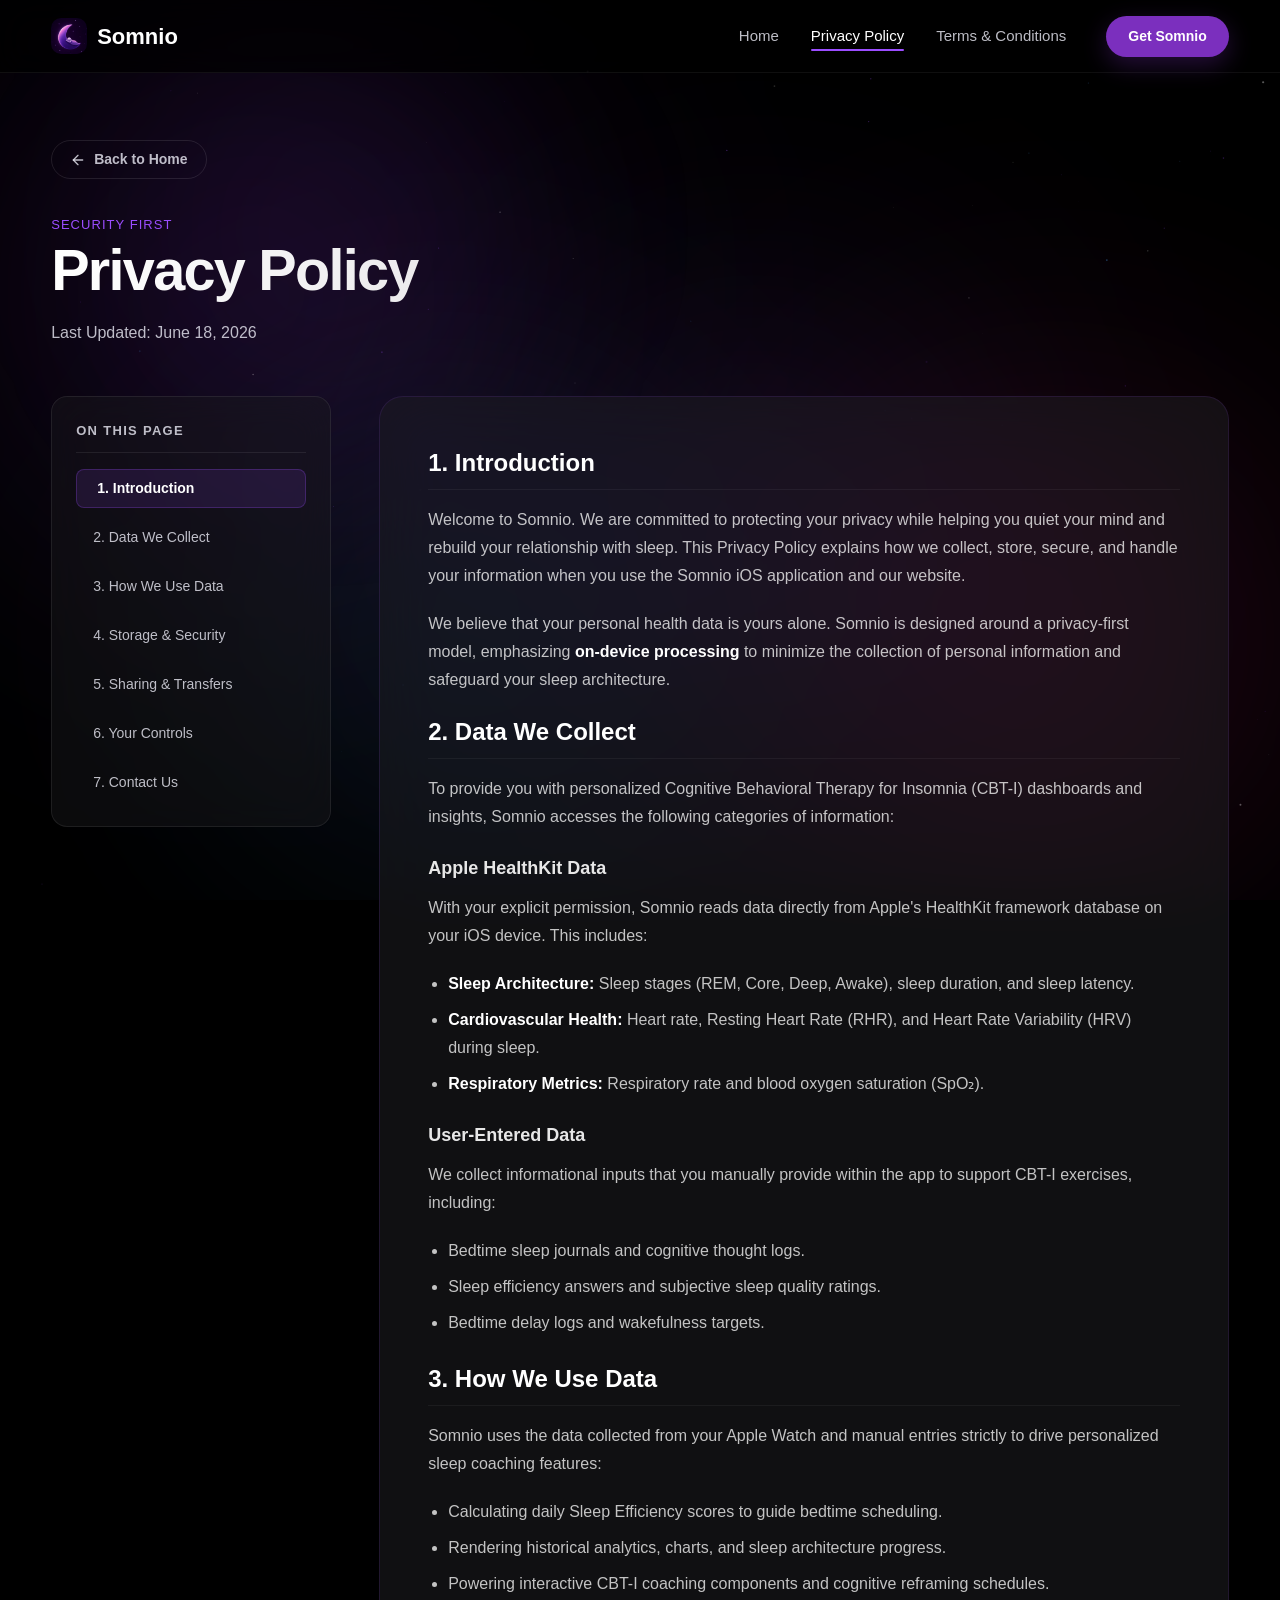
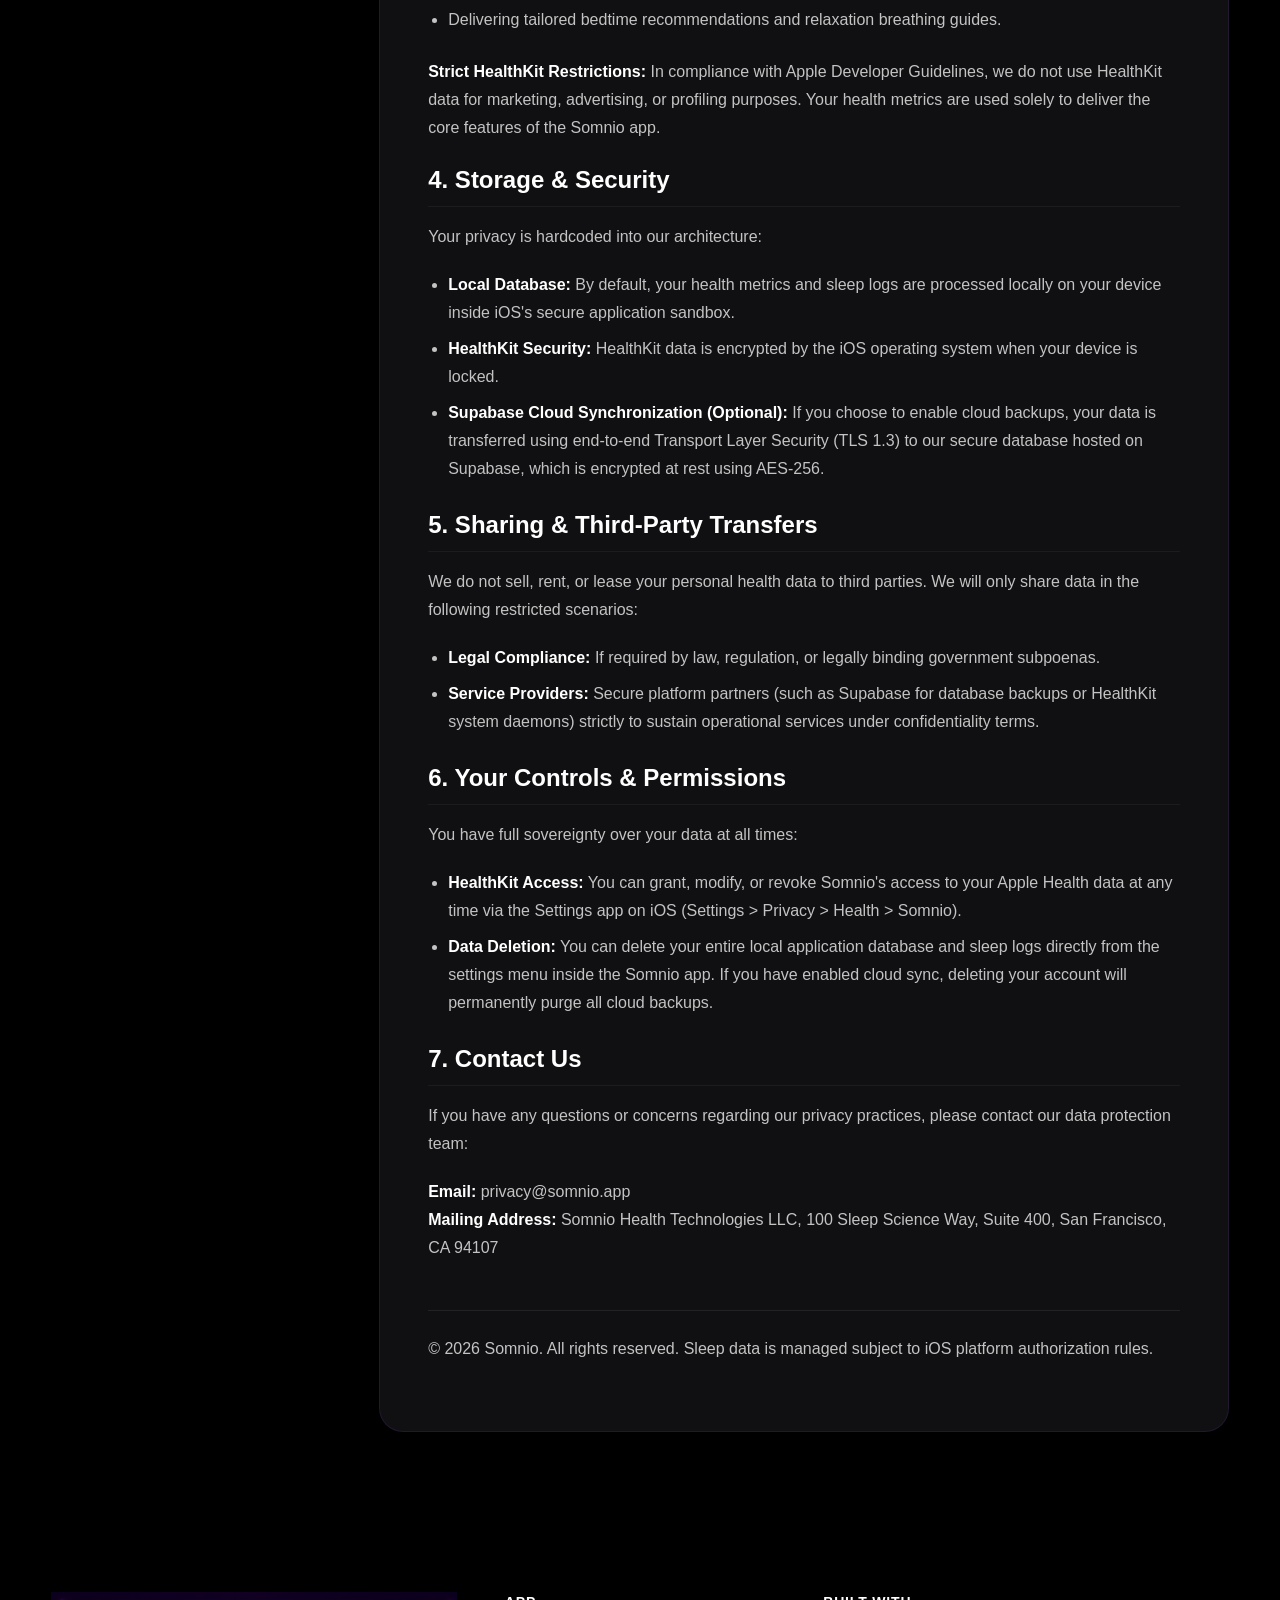
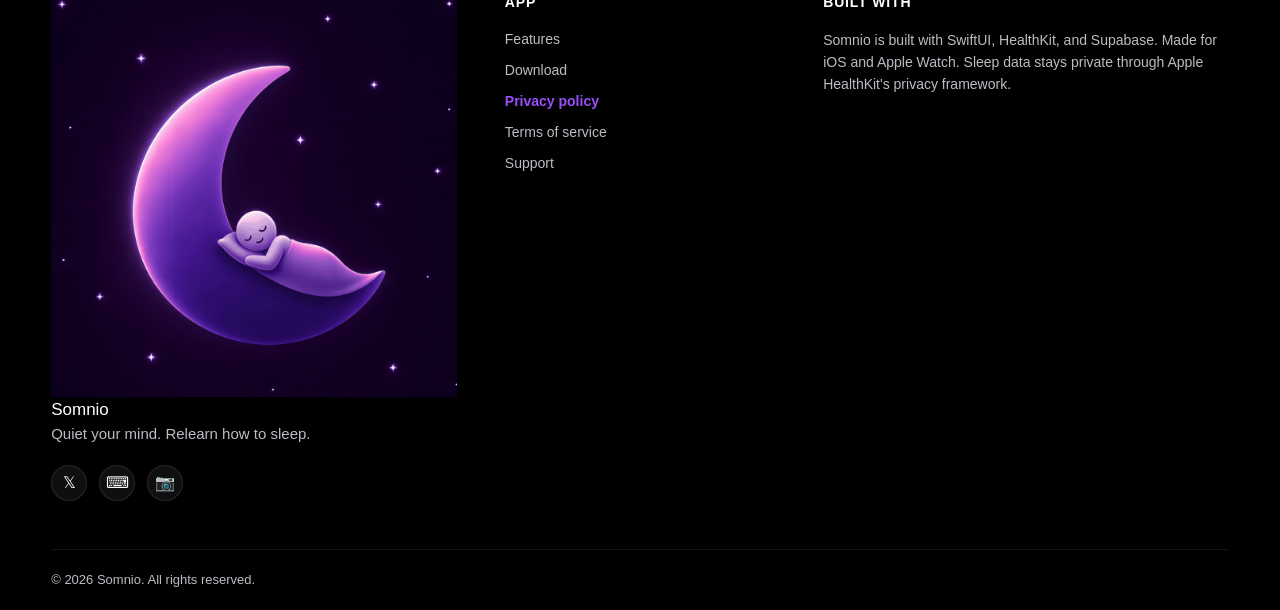
==== privacy.html @ 55011af5 "Privacy policy and T&C Update" ====
<!DOCTYPE html>
<html lang="en">

<head>
  <meta charset="UTF-8">
  <meta name="viewport" content="width=device-width, initial-scale=1.0">
  <title>Privacy Policy — Somnio</title>
  <meta name="description"
    content="Somnio Privacy Policy. Learn how we handle your Apple Watch HealthKit and sleep data with absolute privacy and security.">

  <!-- Open Graph -->
  <meta property="og:title" content="Privacy Policy — Somnio">
  <meta property="og:description"
    content="Learn how Somnio protects and manages your sleep data. Grounded in HealthKit sandboxing.">
  <meta property="og:type" content="website">

  <!-- Style -->
  <link rel="stylesheet" href="styles.css">
</head>

<body>

  <!-- Cinematic Noise & Glassmorphic Highlights -->
  <div class="interactive-glow-orb" id="interactiveGlowOrb" aria-hidden="true"></div>

  <!-- Flowing Liquid Background -->
  <div class="liquid-bg-container" aria-hidden="true">
    <div class="liquid-orb liquid-orb-1"></div>
    <div class="liquid-orb liquid-orb-2"></div>
    <div class="liquid-orb liquid-orb-3"></div>
    <div class="liquid-orb liquid-orb-4"></div>
  </div>

  <!-- Twinkling Sleep Dust Particles -->
  <canvas id="sleep-dust-canvas" class="particle-canvas" aria-hidden="true"></canvas>

  <!-- ============================================================
       SECTION 1 — NAVIGATION
       ============================================================ -->
  <nav class="navbar" id="navbar">
    <div class="nav-inner">
      <a href="index.html" class="nav-brand" aria-label="Somnio Home" id="nav-brand-link">
        <img src="resource/app%20logo.png" alt="Somnio Logo" class="nav-logo">
        Somnio
      </a>

      <div class="nav-links" id="navLinks">
        <a href="index.html" id="nav-link-home">Home</a>
        <a href="privacy.html" id="nav-link-privacy" class="active">Privacy Policy</a>
        <a href="terms.html" id="nav-link-terms">Terms & Conditions</a>
        <a href="index.html#download" class="nav-cta" id="nav-link-download">
          <span class="btn btn-primary" style="padding: 10px 22px; font-size: 14px;">Get Somnio</span>
        </a>
      </div>

      <button class="nav-hamburger" id="navHamburger" aria-label="Toggle navigation menu" aria-expanded="false">
        <span></span>
        <span></span>
        <span></span>
      </button>
    </div>
  </nav>

  <!-- Mobile Nav -->
  <div class="mobile-nav-overlay" id="mobileNavOverlay"></div>
  <div class="mobile-nav" id="mobileNav">
    <a href="index.html" id="mob-link-home">Home</a>
    <a href="privacy.html" id="mob-link-privacy" class="active">Privacy Policy</a>
    <a href="terms.html" id="mob-link-terms">Terms & Conditions</a>
    <a href="index.html#download" class="btn btn-primary" id="mob-link-download">Get Somnio</a>
  </div>

  <main>
    <!-- ============================================================
         SECTION 2 — LEGAL DETAILS
         ============================================================ -->
    <section class="legal-section section">
      <div class="container">
        
        <a href="index.html" class="btn-back" id="back-to-home">
          <svg width="16" height="16" viewBox="0 0 24 24" fill="none" stroke="currentColor" stroke-width="2" 
            stroke-linecap="round" stroke-linejoin="round" style="vertical-align: middle;">
            <line x1="19" y1="12" x2="5" y2="12"></line>
            <polyline points="12 19 5 12 12 5"></polyline>
          </svg>
          Back to Home
        </a>

        <div class="legal-header">
          <span class="text-caption">Security First</span>
          <h1 class="heading-section">Privacy Policy</h1>
          <p class="text-body" style="font-size: 16px; color: var(--text-secondary); margin-top: 8px;">Last Updated: June 18, 2026</p>
        </div>

        <div class="legal-layout">
          
          <!-- Table of Contents -->
          <aside class="legal-toc" id="legal-toc-aside">
            <div class="legal-toc-title">ON THIS PAGE</div>
            <ul>
              <li><a href="#introduction" class="legal-toc-link active">1. Introduction</a></li>
              <li><a href="#data-collection" class="legal-toc-link">2. Data We Collect</a></li>
              <li><a href="#how-we-use" class="legal-toc-link">3. How We Use Data</a></li>
              <li><a href="#storage-security" class="legal-toc-link">4. Storage & Security</a></li>
              <li><a href="#sharing-disclosure" class="legal-toc-link">5. Sharing & Transfers</a></li>
              <li><a href="#your-controls" class="legal-toc-link">6. Your Controls</a></li>
              <li><a href="#contact" class="legal-toc-link">7. Contact Us</a></li>
            </ul>
          </aside>

          <!-- Content Card -->
          <article class="glass-card legal-content-card">
            <div class="legal-content">
              
              <section id="introduction">
                <h2>1. Introduction</h2>
                <p>Welcome to Somnio. We are committed to protecting your privacy while helping you quiet your mind and rebuild your relationship with sleep. This Privacy Policy explains how we collect, store, secure, and handle your information when you use the Somnio iOS application and our website.</p>
                <p>We believe that your personal health data is yours alone. Somnio is designed around a privacy-first model, emphasizing <strong>on-device processing</strong> to minimize the collection of personal information and safeguard your sleep architecture.</p>
              </section>

              <section id="data-collection">
                <h2>2. Data We Collect</h2>
                <p>To provide you with personalized Cognitive Behavioral Therapy for Insomnia (CBT-I) dashboards and insights, Somnio accesses the following categories of information:</p>
                <h3>Apple HealthKit Data</h3>
                <p>With your explicit permission, Somnio reads data directly from Apple's HealthKit framework database on your iOS device. This includes:</p>
                <ul>
                  <li><strong>Sleep Architecture:</strong> Sleep stages (REM, Core, Deep, Awake), sleep duration, and sleep latency.</li>
                  <li><strong>Cardiovascular Health:</strong> Heart rate, Resting Heart Rate (RHR), and Heart Rate Variability (HRV) during sleep.</li>
                  <li><strong>Respiratory Metrics:</strong> Respiratory rate and blood oxygen saturation (SpO₂).</li>
                </ul>
                <h3>User-Entered Data</h3>
                <p>We collect informational inputs that you manually provide within the app to support CBT-I exercises, including:</p>
                <ul>
                  <li>Bedtime sleep journals and cognitive thought logs.</li>
                  <li>Sleep efficiency answers and subjective sleep quality ratings.</li>
                  <li>Bedtime delay logs and wakefulness targets.</li>
                </ul>
              </section>

              <section id="how-we-use">
                <h2>3. How We Use Data</h2>
                <p>Somnio uses the data collected from your Apple Watch and manual entries strictly to drive personalized sleep coaching features:</p>
                <ul>
                  <li>Calculating daily Sleep Efficiency scores to guide bedtime scheduling.</li>
                  <li>Rendering historical analytics, charts, and sleep architecture progress.</li>
                  <li>Powering interactive CBT-I coaching components and cognitive reframing schedules.</li>
                  <li>Delivering tailored bedtime recommendations and relaxation breathing guides.</li>
                </ul>
                <p><strong>Strict HealthKit Restrictions:</strong> In compliance with Apple Developer Guidelines, we do not use HealthKit data for marketing, advertising, or profiling purposes. Your health metrics are used solely to deliver the core features of the Somnio app.</p>
              </section>

              <section id="storage-security">
                <h2>4. Storage & Security</h2>
                <p>Your privacy is hardcoded into our architecture:</p>
                <ul>
                  <li><strong>Local Database:</strong> By default, your health metrics and sleep logs are processed locally on your device inside iOS's secure application sandbox.</li>
                  <li><strong>HealthKit Security:</strong> HealthKit data is encrypted by the iOS operating system when your device is locked.</li>
                  <li><strong>Supabase Cloud Synchronization (Optional):</strong> If you choose to enable cloud backups, your data is transferred using end-to-end Transport Layer Security (TLS 1.3) to our secure database hosted on Supabase, which is encrypted at rest using AES-256.</li>
                </ul>
              </section>

              <section id="sharing-disclosure">
                <h2>5. Sharing & Third-Party Transfers</h2>
                <p>We do not sell, rent, or lease your personal health data to third parties. We will only share data in the following restricted scenarios:</p>
                <ul>
                  <li><strong>Legal Compliance:</strong> If required by law, regulation, or legally binding government subpoenas.</li>
                  <li><strong>Service Providers:</strong> Secure platform partners (such as Supabase for database backups or HealthKit system daemons) strictly to sustain operational services under confidentiality terms.</li>
                </ul>
              </section>

              <section id="your-controls">
                <h2>6. Your Controls & Permissions</h2>
                <p>You have full sovereignty over your data at all times:</p>
                <ul>
                  <li><strong>HealthKit Access:</strong> You can grant, modify, or revoke Somnio's access to your Apple Health data at any time via the Settings app on iOS (Settings &gt; Privacy &gt; Health &gt; Somnio).</li>
                  <li><strong>Data Deletion:</strong> You can delete your entire local application database and sleep logs directly from the settings menu inside the Somnio app. If you have enabled cloud sync, deleting your account will permanently purge all cloud backups.</li>
                </ul>
              </section>

              <section id="contact">
                <h2>7. Contact Us</h2>
                <p>If you have any questions or concerns regarding our privacy practices, please contact our data protection team:</p>
                <p><strong>Email:</strong> privacy@somnio.app<br>
                <strong>Mailing Address:</strong> Somnio Health Technologies LLC, 100 Sleep Science Way, Suite 400, San Francisco, CA 94107</p>
              </section>

              <div class="legal-footer">
                <p>© 2026 Somnio. All rights reserved. Sleep data is managed subject to iOS platform authorization rules.</p>
              </div>

            </div>
          </article>

        </div>
      </div>
    </section>
  </main>

  <!-- ============================================================
       SECTION 3 — FOOTER
       ============================================================ -->
  <footer class="footer">
    <div class="container">
      <div class="footer-grid">
        <!-- Column 1: Brand -->
        <div id="footer-col-brand">
          <a href="index.html" class="footer-logo">
            <img src="resource/app%20logo.png" alt="Somnio Logo">
            Somnio
          </a>
          <p class="footer-tagline">Quiet your mind. Relearn how to sleep.</p>
          <div class="footer-socials">
            <a href="#" aria-label="Follow Somnio on X (Twitter)">𝕏</a>
            <a href="#" aria-label="Somnio on GitHub">⌨</a>
            <a href="#" aria-label="Somnio on Instagram">📷</a>
          </div>
        </div>

        <!-- Column 2: App links -->
        <div id="footer-col-links">
          <div class="footer-heading">App</div>
          <div class="footer-links">
            <a href="index.html#features">Features</a>
            <a href="index.html#download">Download</a>
            <a href="privacy.html" style="color: var(--somnio-purple-bright); font-weight: 600;">Privacy policy</a>
            <a href="terms.html">Terms of service</a>
            <a href="#">Support</a>
          </div>
        </div>

        <!-- Column 3: Built with -->
        <div id="footer-col-tech">
          <div class="footer-heading">Built with</div>
          <p class="footer-tech">Somnio is built with SwiftUI, HealthKit, and Supabase. Made for iOS and Apple Watch.
            Sleep data stays private through Apple HealthKit's privacy framework.</p>
        </div>
      </div>

      <div class="footer-bottom">
        <p>© 2026 Somnio. All rights reserved.</p>
      </div>
    </div>
  </footer>

  <script src="script.js"></script>
  
  <!-- Table of Contents Active Link Highlight Script -->
  <script>
    document.addEventListener('DOMContentLoaded', () => {
      const sections = document.querySelectorAll('.legal-content section');
      const tocLinks = document.querySelectorAll('.legal-toc-link');

      function makeActive() {
        let fromTop = window.scrollY + 160;

        sections.forEach(sec => {
          if (sec.offsetTop <= fromTop && sec.offsetTop + sec.offsetHeight > fromTop) {
            tocLinks.forEach(link => {
              link.classList.remove('active');
              if (link.getAttribute('href') === `#${sec.id}`) {
                link.classList.add('active');
              }
            });
          }
        });
      }

      window.addEventListener('scroll', makeActive, { passive: true });
      makeActive();
    });
  </script>
</body>

</html>
---- styles.css ----
/* ============================================================
   SOMNIO — Landing Page Styles
   Complete responsive rewrite
   ============================================================ */

/* --- Removed Google Fonts in favor of Apple System Fonts --- */

/* ============================================================
   1. DESIGN TOKENS
   ============================================================ */
:root {
  /* Brand Colors */
  --somnio-purple: #7B2FBE;
  --somnio-purple-bright: #9B4DFF;
  --somnio-deep-purple: #7B61FF;
  --somnio-moon-blue: #4A90E2;
  --somnio-orb-pink: #FF2D9B;
  --somnio-orb-blue: #3D5AFE;

  /* Sleep Stage Colors */
  --sleep-awake: #FF6B6B;
  --sleep-rem: #5AC8FA;
  --sleep-core: #007AFF;
  --sleep-deep: #5856D6;

  /* Surfaces */
  --bg: #000000;
  --surface: rgba(28, 28, 30, 0.6);
  --surface-hover: rgba(44, 44, 46, 0.8);
  --surface-border: rgba(155, 77, 255, 0.12);
  --surface-border-hover: rgba(155, 77, 255, 0.3);

  /* Text */
  --text-primary: #FFFFFF;
  --text-secondary: rgba(235, 235, 245, 0.8);

  /* Typography */
  --font-display: -apple-system, BlinkMacSystemFont, "SF Pro Display", "Helvetica Neue", Helvetica, Arial, sans-serif;
  --font-body: -apple-system, BlinkMacSystemFont, "SF Pro Text", "Helvetica Neue", Helvetica, Arial, sans-serif;
  --font-mono: "SF Mono", ui-monospace, SFMono-Regular, Menlo, Monaco, Consolas, monospace;

  /* Spacing */
  --section-padding: 120px 0;
  --container-width: 1600px;
  --card-radius: 24px;
  --btn-radius: 9999px;

  /* Transitions */
  --transition-fast: 200ms ease;
  --transition-card: 250ms ease;
}

/* ============================================================
   2. GLOBAL RESET & BASE
   ============================================================ */
*,
*::before,
*::after {
  margin: 0;
  padding: 0;
  box-sizing: border-box;
}

html {
  scroll-behavior: smooth;
  -webkit-font-smoothing: antialiased;
  -moz-osx-font-smoothing: grayscale;
  overflow-x: hidden;
}

body {
  font-family: var(--font-body);
  font-size: 17px;
  line-height: 1.5;
  color: var(--text-primary);
  background-color: var(--bg);
  overflow-x: hidden;
}

a {
  color: inherit;
  text-decoration: none;
}

img {
  max-width: 100%;
  display: block;
}

button {
  font-family: inherit;
  cursor: pointer;
  border: none;
  background: none;
  color: inherit;
}

ul, ol {
  list-style: none;
}

/* ============================================================
   3. TYPOGRAPHY
   ============================================================ */
.heading-hero {
  font-family: var(--font-display);
  font-size: clamp(44px, 6vw, 110px);
  font-weight: 800;
  line-height: 1.05;
  letter-spacing: -0.04em;
  color: var(--text-primary);
}

.heading-section {
  font-family: var(--font-display);
  font-size: clamp(32px, 4.5vw, 68px);
  font-weight: 700;
  line-height: 1.15;
  letter-spacing: -0.03em;
  color: var(--text-primary);
}

.heading-feature {
  font-family: var(--font-display);
  font-size: clamp(22px, 2.2vw, 38px);
  font-weight: 600;
  line-height: 1.3;
  color: var(--text-primary);
}

.text-body {
  font-size: clamp(17px, 1.3vw, 22px);
  font-weight: 400;
  line-height: 1.8;
  color: rgba(255, 255, 255, 0.88);
}

.text-caption {
  font-size: 13px;
  font-weight: 500;
  letter-spacing: 0.08em;
  text-transform: uppercase;
  color: var(--text-secondary);
}

.text-data {
  font-family: var(--font-mono);
  font-size: clamp(36px, 4.5vw, 72px);
  font-weight: 700;
  color: var(--somnio-purple-bright);
}

/* ============================================================
   4. LAYOUT
   ============================================================ */
.container {
  width: 100%;
  max-width: var(--container-width);
  margin: 0 auto;
  padding: 0 clamp(16px, 4vw, 64px);
}

.section {
  position: relative;
  padding: var(--section-padding);
  overflow: hidden; /* Prevent decorative background orbs and glows from causing horizontal overflow */
}

.section-center {
  text-align: center;
}

.section-header {
  max-width: 800px;
  margin: 0 auto 64px;
  text-align: center;
}

.section-header .text-body {
  margin-top: 32px;
  line-height: 1.85;
}

/* ============================================================
   5. GLASSMORPHIC CARDS
   ============================================================ */
.glass-card {
  position: relative;
  overflow: hidden;
  background: var(--surface);
  backdrop-filter: saturate(180%) blur(30px);
  -webkit-backdrop-filter: saturate(180%) blur(30px);
  border: 0.5px solid var(--surface-border);
  border-radius: var(--card-radius);
  padding: 32px;
  transition: border-color var(--transition-card),
              background var(--transition-card),
              transform var(--transition-card);
}

.glass-card:hover {
  border-color: var(--surface-border-hover);
  background: var(--surface-hover);
  transform: translateY(-2px);
}

/* Interactive 3D glass card shine reflection */
.glass-card::before,
.feature-info::before {
  content: '';
  position: absolute;
  inset: 0;
  background: radial-gradient(
    circle 240px at var(--mouse-x, -999px) var(--mouse-y, -999px),
    rgba(255, 255, 255, 0.08),
    transparent 80%
  );
  z-index: 1;
  pointer-events: none;
  transition: opacity 300ms ease;
  opacity: 0;
}

.glass-card:hover::before,
.feature-info:hover::before {
  opacity: 1;
}

/* ============================================================
   6. BUTTONS
   ============================================================ */
.btn {
  display: inline-flex;
  align-items: center;
  justify-content: center;
  gap: 8px;
  padding: 14px 28px;
  border-radius: var(--btn-radius);
  font-size: 16px;
  font-weight: 600;
  transition: transform 150ms cubic-bezier(0.25, 0.46, 0.45, 0.94),
              background 200ms ease,
              box-shadow 200ms ease,
              border-color 200ms ease;
  white-space: nowrap;
}

.btn-primary {
  background: var(--somnio-purple);
  color: var(--text-primary);
  box-shadow: 0 8px 24px rgba(123, 47, 190, 0.3);
}

.btn-primary:hover {
  filter: brightness(1.1);
  box-shadow: 0 12px 28px rgba(155, 77, 255, 0.4);
  transform: translateY(-2px) scale(1.02);
}

.btn-primary:active {
  transform: translateY(1px) scale(0.95) !important;
}

.btn-ghost {
  background: transparent;
  color: var(--somnio-purple-bright);
  border: 1.5px solid var(--somnio-purple-bright);
}

.btn-ghost:hover {
  background: rgba(155, 77, 255, 0.1);
  box-shadow: 0 0 20px rgba(155, 77, 255, 0.2);
  transform: translateY(-2px) scale(1.02);
}

.btn-ghost:active {
  transform: translateY(1px) scale(0.95) !important;
}

/* Focus states for accessibility */
.btn:focus-visible,
a:focus-visible,
button:focus-visible {
  outline: 2px solid var(--somnio-purple-bright);
  outline-offset: 3px;
}

/* Cinematic Glassmorphic Highlights */

.interactive-glow-orb {
  position: fixed;
  top: 0;
  left: 0;
  width: 600px;
  height: 600px;
  border-radius: 50%;
  background: radial-gradient(circle, rgba(155, 77, 255, 0.08) 0%, rgba(0, 0, 0, 0) 70%);
  filter: blur(80px);
  pointer-events: none;
  z-index: -5; /* Behind text but in front of fixed orbs */
  transform: translate3d(-999px, -999px, 0) translate(-50%, -50%);
  will-change: transform;
  display: block;
}

.particle-canvas {
  position: fixed;
  top: 0;
  left: 0;
  width: 100vw;
  height: 100vh;
  pointer-events: none;
  z-index: -8; /* Float on top of liquid orbs (-10) but behind everything else */
}

/* Liquid background container and elements */
.liquid-bg-container {
  position: fixed;
  top: 0;
  left: 0;
  width: 100vw;
  height: 100vh;
  z-index: -10;
  pointer-events: none;
  overflow: hidden;
  background-color: #000000;
  /* Removed parent-level filter: blur to prevent full-screen repaint and color banding */
  opacity: 0.85;
}

.liquid-filter-svg {
  position: absolute;
  width: 0;
  height: 0;
  pointer-events: none;
}

.liquid-orb {
  position: absolute;
  border-radius: 50%;
  mix-blend-mode: screen;
  will-change: transform;
  filter: blur(120px); /* Applied directly to individual orbs for GPU caching and ultra-smooth animations */
}

.liquid-orb-1 {
  top: -10%;
  left: -10%;
  width: 60vw;
  height: 60vw;
  background: radial-gradient(circle, rgba(123, 47, 190, 0.25) 0%, rgba(123, 47, 190, 0.05) 60%, rgba(0, 0, 0, 0) 100%);
  animation: liquidFloat1 24s ease-in-out infinite;
}

.liquid-orb-2 {
  bottom: -10%;
  right: -10%;
  width: 55vw;
  height: 55vw;
  background: radial-gradient(circle, rgba(255, 45, 155, 0.18) 0%, rgba(255, 45, 155, 0.04) 60%, rgba(0, 0, 0, 0) 100%);
  animation: liquidFloat2 28s ease-in-out infinite;
}

.liquid-orb-3 {
  top: 35%;
  left: 10%;
  width: 50vw;
  height: 50vw;
  background: radial-gradient(circle, rgba(74, 144, 226, 0.18) 0%, rgba(74, 144, 226, 0.04) 60%, rgba(0, 0, 0, 0) 100%);
  animation: liquidFloat3 22s ease-in-out infinite;
}

.liquid-orb-4 {
  top: 20%;
  right: 15%;
  width: 52vw;
  height: 52vw;
  background: radial-gradient(circle, rgba(155, 77, 255, 0.16) 0%, rgba(155, 77, 255, 0.03) 60%, rgba(0, 0, 0, 0) 100%);
  animation: liquidFloat4 26s ease-in-out infinite;
}

/* ============================================================
   7. PURPLE GLOW & ORB BACKGROUNDS
   ============================================================ */
.glow-bg {
  position: absolute;
  top: -300px;
  left: 50%;
  transform: translateX(-50%);
  width: 1200px;
  height: 800px;
  background: radial-gradient(
    circle at center,
    rgba(155, 77, 255, 0.18) 0%,
    rgba(123, 47, 190, 0.1) 35%,
    rgba(74, 144, 226, 0.04) 65%,
    rgba(123, 47, 190, 0.01) 85%,
    rgba(0, 0, 0, 0) 100%
  );
  filter: blur(120px);
  pointer-events: none;
  z-index: 0;
  opacity: 0.4;
}

.glow-bg-strong {
  width: 1400px;
  height: 900px;
  background: radial-gradient(
    circle at center,
    rgba(155, 77, 255, 0.28) 0%,
    rgba(123, 47, 190, 0.14) 35%,
    rgba(61, 90, 254, 0.07) 65%,
    rgba(255, 45, 155, 0.02) 85%,
    rgba(0, 0, 0, 0) 100%
  );
  filter: blur(140px);
  opacity: 0.5;
}

.orb {
  position: absolute;
  border-radius: 50%;
  pointer-events: none;
  z-index: 0;
}

.orb-pink {
  width: 500px;
  height: 500px;
  background: radial-gradient(circle, rgba(255, 45, 155, 0.08) 0%, rgba(0, 0, 0, 0) 70%);
  filter: blur(80px);
}

.orb-blue {
  width: 450px;
  height: 450px;
  background: radial-gradient(circle, rgba(61, 90, 254, 0.08) 0%, rgba(0, 0, 0, 0) 70%);
  filter: blur(80px);
}

/* ============================================================
   8. NAVIGATION
   ============================================================ */
.navbar {
  position: fixed;
  top: 0;
  left: 0;
  right: 0;
  z-index: 1000;
  background: rgba(0, 0, 0, 0.7);
  backdrop-filter: blur(16px);
  -webkit-backdrop-filter: blur(16px);
  border-bottom: 1px solid rgba(255, 255, 255, 0.06);
  transition: background 300ms ease;
  animation: navbarSlideDown 800ms cubic-bezier(0.16, 1, 0.3, 1) both;
}

.nav-inner {
  display: flex;
  align-items: center;
  justify-content: space-between;
  height: 72px;
  max-width: 100%;
  margin: 0 auto;
  padding: 0 4vw;
}

.nav-brand {
  display: flex;
  align-items: center;
  gap: 10px;
  font-family: var(--font-display);
  font-weight: 700;
  font-size: 22px;
  color: var(--text-primary);
  z-index: 1001;
}

.nav-brand svg {
  width: 28px;
  height: 28px;
  fill: var(--somnio-purple-bright);
}

.nav-logo {
  width: 36px;
  height: 36px;
  border-radius: 10px;
  object-fit: cover;
}

.nav-links {
  display: flex;
  align-items: center;
  gap: 32px;
}

.nav-links a {
  font-size: 15px;
  font-weight: 500;
  color: var(--text-secondary);
  transition: color var(--transition-fast);
  position: relative;
}

.nav-links a::after {
  content: '';
  position: absolute;
  bottom: -4px;
  left: 0;
  width: 0;
  height: 2px;
  background: var(--somnio-purple-bright);
  border-radius: 1px;
  transition: width 250ms ease;
}

.nav-links a:hover,
.nav-links a.active {
  color: var(--text-primary);
}

.nav-links a.active::after,
.nav-links a:hover::after {
  width: 100%;
}

.nav-cta {
  margin-left: 8px;
}

.nav-cta::after {
  display: none !important;
}

/* Hamburger */
.nav-hamburger {
  display: none;
  flex-direction: column;
  gap: 5px;
  z-index: 1001;
  padding: 8px;
}

.nav-hamburger span {
  width: 24px;
  height: 2px;
  background: var(--text-primary);
  border-radius: 2px;
  transition: all 300ms ease;
}

.nav-hamburger.open span:nth-child(1) {
  transform: rotate(45deg) translate(5px, 5px);
}

.nav-hamburger.open span:nth-child(2) {
  opacity: 0;
}

.nav-hamburger.open span:nth-child(3) {
  transform: rotate(-45deg) translate(5px, -5px);
}

/* Mobile Nav Overlay */
.mobile-nav-overlay {
  position: fixed;
  inset: 0;
  background: rgba(0, 0, 0, 0.6);
  backdrop-filter: blur(8px);
  -webkit-backdrop-filter: blur(8px);
  opacity: 0;
  visibility: hidden;
  transition: all 300ms ease;
  z-index: 999;
}

.mobile-nav-overlay.open {
  opacity: 1;
  visibility: visible;
}

.mobile-nav {
  position: fixed;
  top: 0;
  right: -100%;
  width: 300px;
  max-width: 85vw;
  height: 100vh;
  height: 100dvh;
  background: rgba(10, 5, 20, 0.95);
  backdrop-filter: blur(24px);
  -webkit-backdrop-filter: blur(24px);
  border-left: 1px solid rgba(255, 255, 255, 0.08);
  padding: 100px 32px 32px;
  display: flex;
  flex-direction: column;
  gap: 28px;
  transition: right 350ms cubic-bezier(0.22, 1, 0.36, 1);
  z-index: 1000;
  overflow-y: auto;
}

.mobile-nav.open {
  right: 0;
}

.mobile-nav a {
  font-size: 20px;
  font-weight: 500;
  color: var(--text-secondary);
  transition: color var(--transition-fast);
}

.mobile-nav a:hover,
.mobile-nav a.active {
  color: var(--somnio-purple-bright);
}

.mobile-nav .btn {
  margin-top: 16px;
  text-align: center;
}

/* ============================================================
   9. HERO SECTION
   ============================================================ */
.hero {
  padding: 160px 0 80px;
  min-height: 100vh;
  display: flex;
  flex-direction: column;
  justify-content: center;
  position: relative;
}

.hero-content {
  display: grid;
  grid-template-columns: 1fr 1fr;
  gap: 80px;
  align-items: center;
}

.hero-text {
  position: relative;
  z-index: 2;
}

.hero-text .heading-hero {
  margin-bottom: 24px;
}

.hero-text .text-body {
  font-size: 18px;
  max-width: 520px;
  margin-bottom: 36px;
}

.hero-ctas {
  display: flex;
  align-items: center;
  gap: 16px;
  flex-wrap: wrap;
}

.hero-visual {
  position: relative;
  display: flex;
  justify-content: center;
  align-items: center;
  z-index: 2;
}

.hero .glow-bg {
  animation: breathe 4s ease-in-out infinite;
}

/* Floating stat chips */
.stat-chip {
  position: absolute;
  display: flex;
  align-items: center;
  gap: 8px;
  padding: 10px 16px;
  background: rgba(255, 255, 255, 0.07);
  backdrop-filter: blur(16px);
  -webkit-backdrop-filter: blur(16px);
  border: 1px solid rgba(255, 255, 255, 0.12);
  border-radius: 16px;
  font-size: 14px;
  font-weight: 500;
  white-space: nowrap;
  z-index: 5;
  animation: floatChip 3.5s ease-in-out infinite;
}

.stat-chip .chip-value {
  font-family: var(--font-mono);
  font-weight: 700;
  color: var(--somnio-purple-bright);
}

.stat-chip .chip-arrow {
  color: #4ADE80;
  font-size: 12px;
}

.stat-chip:nth-child(1) {
  top: 5%;
  right: -10%;
  animation-delay: 0s;
}

.stat-chip:nth-child(2) {
  bottom: 20%;
  right: -15%;
  animation-delay: 0.8s;
}

.stat-chip:nth-child(3) {
  bottom: 10%;
  left: -10%;
  animation-delay: 1.5s;
}

.stat-chip:nth-child(4) {
  top: 15%;
  left: -12%;
  animation-delay: 2.2s;
}

/* Social proof bar */
.social-proof {
  margin-top: 60px;
  padding: 20px 0;
  position: relative;
  z-index: 2;
}

.social-proof-inner {
  display: flex;
  align-items: center;
  justify-content: center;
  gap: 16px;
  flex-wrap: wrap;
  font-size: 14px;
  color: var(--text-secondary);
}

.social-proof .stars {
  color: #FFD700;
  letter-spacing: 2px;
}

.social-proof .dot {
  width: 4px;
  height: 4px;
  border-radius: 50%;
  background: rgba(255, 255, 255, 0.25);
  display: inline-block;
}

/* ============================================================
   10. iPHONE MOCKUP
   ============================================================ */
.phone-frame {
  position: relative;
  width: 280px; /* Fixed width on desktop */
  aspect-ratio: 406 / 839;
  border-radius: 40px;
  background: #000000;
  overflow: hidden;
  box-shadow: 0 0 80px rgba(123, 47, 190, 0.2);
  flex-shrink: 0;
  --phone-scale: 1; /* Default scale factor for W=280px */
}

.phone-frame::after {
  content: '';
  position: absolute;
  inset: 0;
  background-image: url('resource/Iphone.png');
  background-size: 100% 100%;
  background-repeat: no-repeat;
  pointer-events: none;
  z-index: 10;
}

.phone-screenshot {
  position: absolute;
  top: 3.2%;
  bottom: 3.2%;
  left: 6.5%;
  right: 6.5%;
  width: 87%;
  height: 93.6%;
  object-fit: cover;
  object-position: top;
  border-radius: 36px;
  display: block;
}

/* Hide fake Dynamic Island as it is built into the official iPhone frame image */
.phone-frame::before {
  display: none;
}

.phone-screen {
  position: absolute;
  top: 0;
  left: 0;
  width: 280px;
  height: 578px;
  transform-origin: top left;
  transform: scale(var(--phone-scale, 1));
  padding: 52px 16px 16px;
  overflow: hidden;
  display: flex;
  flex-direction: column;
  gap: 10px;
  box-sizing: border-box;
}

/* Sleep Dashboard Screen Content */
.screen-header {
  text-align: center;
  margin-bottom: 4px;
}

.screen-header .screen-title {
  font-size: 13px;
  font-weight: 600;
  color: var(--text-primary);
}

.screen-header .screen-date {
  font-size: 10px;
  color: var(--text-secondary);
}

.screen-score-ring {
  width: 80px;
  height: 80px;
  border-radius: 50%;
  border: 3px solid var(--somnio-purple-bright);
  display: flex;
  align-items: center;
  justify-content: center;
  margin: 4px auto;
  position: relative;
}

.screen-score-ring::before {
  content: '';
  position: absolute;
  inset: -1px;
  border-radius: 50%;
  border: 3px solid transparent;
  border-top-color: var(--somnio-deep-purple);
  border-right-color: var(--somnio-deep-purple);
}

.screen-score {
  font-family: var(--font-mono);
  font-size: 26px;
  font-weight: 700;
  color: var(--somnio-purple-bright);
}

.screen-score-label {
  font-size: 8px;
  color: var(--text-secondary);
  text-align: center;
  margin-top: -2px;
}

.screen-card {
  background: rgba(255, 255, 255, 0.05);
  border: 1px solid rgba(255, 255, 255, 0.08);
  border-radius: 14px;
  padding: 10px 12px;
}

.screen-card-title {
  font-size: 9px;
  font-weight: 600;
  color: var(--text-secondary);
  text-transform: uppercase;
  letter-spacing: 0.05em;
  margin-bottom: 6px;
}

/* Hypnogram bars */
.hypnogram {
  display: flex;
  align-items: flex-end;
  gap: 2px;
  height: 40px;
}

.hypnogram-bar {
  flex: 1;
  border-radius: 2px 2px 0 0;
  min-width: 3px;
}

/* Stage legend */
.stage-legend {
  display: flex;
  gap: 8px;
  flex-wrap: wrap;
  margin-top: 4px;
}

.stage-dot {
  display: flex;
  align-items: center;
  gap: 3px;
  font-size: 7px;
  color: var(--text-secondary);
}

.stage-dot span {
  width: 6px;
  height: 6px;
  border-radius: 50%;
}

/* Vital row */
.vitals-row {
  display: grid;
  grid-template-columns: 1fr 1fr;
  gap: 6px;
}

.vital-item {
  background: rgba(255, 255, 255, 0.04);
  border: 1px solid rgba(255, 255, 255, 0.06);
  border-radius: 10px;
  padding: 8px;
  text-align: center;
}

.vital-value {
  font-family: var(--font-mono);
  font-size: 14px;
  font-weight: 700;
  color: var(--text-primary);
}

.vital-label {
  font-size: 8px;
  color: var(--text-secondary);
  margin-top: 2px;
}

/* ============================================================
   11. PAIN POINT SECTION
   ============================================================ */
.pain-stats {
  display: grid;
  grid-template-columns: repeat(3, 1fr);
  gap: 24px;
  margin-top: 48px;
}

.pain-stat-card {
  text-align: center;
  padding: 40px 24px;
}

.pain-stat-card .stat-icon {
  width: 48px;
  height: 48px;
  margin: 0 auto 20px;
  border-radius: 50%;
  background: rgba(123, 47, 190, 0.15);
  display: flex;
  align-items: center;
  justify-content: center;
  font-size: 22px;
}

.pain-stat-card .text-data {
  margin-bottom: 8px;
}

.pain-stat-card .stat-label {
  font-size: 15px;
  color: var(--text-secondary);
  line-height: 1.5;
}

/* ============================================================
   12. FEATURES SECTION
   ============================================================ */
.scroll-line-container {
  position: absolute;
  top: 0;
  left: 0;
  width: 100%;
  height: 100%;
  pointer-events: none;
  z-index: 1;
}

.scroll-line-svg {
  width: 100%;
  height: 100%;
  display: block;
}

.scroll-line-active,
.scroll-line-glow {
  transition: stroke-dashoffset 120ms cubic-bezier(0.1, 0.8, 0.25, 1);
}

#features .container {
  position: relative;
  z-index: 2;
}

.feature-row {
  display: grid;
  grid-template-columns: 1fr 1fr;
  gap: 80px;
  align-items: center;
  margin-bottom: 100px;
}

.feature-row:last-child {
  margin-bottom: 0;
}

.feature-row.reverse {
  direction: rtl;
}

.feature-row.reverse > * {
  direction: ltr;
}

.feature-info {
  position: relative;
  z-index: 2;
  overflow: hidden;
  background: var(--surface);
  backdrop-filter: saturate(180%) blur(30px);
  -webkit-backdrop-filter: saturate(180%) blur(30px);
  border: 0.5px solid var(--surface-border);
  border-radius: var(--card-radius);
  padding: 48px;
  max-width: 560px;
  justify-self: center;
  transition: border-color 300ms ease, box-shadow 300ms ease;
  box-shadow: 0 15px 35px rgba(0, 0, 0, 0.2);
}

.feature-info:hover {
  border-color: rgba(155, 77, 255, 0.4);
  box-shadow: 0 30px 60px rgba(0, 0, 0, 0.6), 
              0 0 50px rgba(155, 77, 255, 0.18);
}

.feature-icon {
  width: 56px;
  height: 56px;
  border-radius: 16px;
  background: linear-gradient(135deg, rgba(123, 47, 190, 0.25), rgba(123, 47, 190, 0.05));
  backdrop-filter: blur(12px);
  -webkit-backdrop-filter: blur(12px);
  border: 1px solid rgba(155, 77, 255, 0.3);
  box-shadow: inset 0 0 20px rgba(155, 77, 255, 0.15), 0 8px 16px rgba(0, 0, 0, 0.2);
  display: flex;
  align-items: center;
  justify-content: center;
  margin-bottom: 24px;
}

.feature-icon svg,
.feature-svg-icon {
  width: 26px;
  height: 26px;
  color: var(--somnio-purple-bright);
  display: block;
}

.feature-info .heading-feature {
  margin-bottom: 16px;
}

.feature-info .text-body {
  margin-bottom: 20px;
}

.feature-callout {
  display: inline-block;
  padding: 10px 16px;
  background: rgba(123, 47, 190, 0.1);
  border: 1px solid rgba(123, 47, 190, 0.25);
  border-radius: 12px;
  font-size: 14px;
  color: var(--somnio-purple-bright);
  font-weight: 500;
  margin-top: 4px;
}

.feature-chips {
  display: flex;
  flex-wrap: wrap;
  gap: 8px;
  margin-top: 16px;
}

.feature-chip {
  padding: 6px 14px;
  background: rgba(155, 77, 255, 0.1);
  border: 1px solid rgba(155, 77, 255, 0.2);
  border-radius: 20px;
  font-size: 13px;
  color: var(--somnio-purple-bright);
  font-weight: 500;
}

/* Sleep stage color legend */
.color-legend {
  display: flex;
  gap: 12px;
  flex-wrap: wrap;
  margin-top: 16px;
}

.legend-item {
  display: flex;
  align-items: center;
  gap: 6px;
  font-size: 13px;
  color: var(--text-secondary);
}

.legend-swatch {
  width: 12px;
  height: 12px;
  border-radius: 4px;
}

/* Genre color swatches */
.genre-swatches {
  display: flex;
  gap: 16px;
  flex-wrap: wrap;
  margin-top: 16px;
}

.genre-swatch {
  display: flex;
  align-items: center;
  gap: 6px;
  font-size: 13px;
  color: var(--text-secondary);
}

.genre-dot {
  width: 14px;
  height: 14px;
  border-radius: 50%;
}

.feature-visual {
  position: relative;
  display: flex;
  justify-content: center;
  z-index: 2;
}

.feature-visual .phone-frame {
  width: 240px;
  --phone-scale: 0.857; /* 240px / 280px */
}

/* Dual phone display */
.dual-phones {
  display: flex;
  gap: 20px;
  justify-content: center;
}

.dual-phones .phone-frame {
  width: 200px;
  border-radius: 36px;
}

/* ============================================================
   13. HOW IT WORKS SECTION
   ============================================================ */
.steps-grid {
  display: grid;
  grid-template-columns: repeat(3, 1fr);
  gap: 40px;
}

.step-card {
  text-align: center;
  padding: 40px 24px;
}

.step-number {
  font-family: var(--font-mono);
  font-size: 56px;
  font-weight: 700;
  color: var(--somnio-purple-bright);
  line-height: 1;
  margin-bottom: 20px;
}

.step-title {
  font-family: var(--font-display);
  font-size: 22px;
  font-weight: 600;
  margin-bottom: 12px;
}

.step-desc {
  font-size: 15px;
  color: var(--text-secondary);
  line-height: 1.6;
}

.step-time {
  display: inline-block;
  margin-top: 12px;
  padding: 4px 12px;
  background: rgba(155, 77, 255, 0.1);
  border-radius: 20px;
  font-size: 12px;
  color: var(--somnio-purple-bright);
  font-weight: 500;
}

/* ============================================================
   14. ELA AI SECTION
   ============================================================ */
.ela-section {
  background: rgba(123, 47, 190, 0.08);
}

.ela-content {
  display: grid;
  grid-template-columns: 1fr 1fr;
  gap: 80px;
  align-items: center;
}

.ela-subtitle {
  font-size: 20px;
  color: var(--text-secondary);
  margin-top: 12px;
  margin-bottom: 28px;
  font-weight: 400;
}

.ela-body {
  font-size: 17px;
  color: var(--text-secondary);
  line-height: 1.75;
  margin-bottom: 36px;
}

.ela-grid {
  display: grid;
  grid-template-columns: 1fr 1fr;
  gap: 14px;
}

.ela-feature-card {
  padding: 20px;
  border-radius: 18px;
}

.ela-feature-card .emoji {
  display: inline-flex;
  align-items: center;
  justify-content: center;
  width: 52px;
  height: 52px;
  background: rgba(123, 47, 190, 0.15);
  border: 1px solid rgba(155, 77, 255, 0.2);
  border-radius: 14px;
  margin-bottom: 16px;
}

.ela-feature-card .emoji svg {
  color: var(--somnio-purple-bright);
}

.ela-feature-card .ela-feat-title {
  font-size: 14px;
  font-weight: 600;
  margin-bottom: 4px;
}

.ela-feature-card .ela-feat-desc {
  font-size: 12px;
  color: var(--text-secondary);
  line-height: 1.5;
}

.ela-visual {
  display: flex;
  justify-content: center;
  position: relative;
}

/* Waveform decoration */
.waveform-bg {
  position: absolute;
  top: 50%;
  left: 50%;
  transform: translate(-50%, -50%);
  width: 350px;
  height: 120px;
  display: flex;
  align-items: center;
  justify-content: center;
  gap: 3px;
  opacity: 0.15;
  z-index: 1;
}

.waveform-bar {
  width: 3px;
  background: var(--somnio-purple-bright);
  border-radius: 2px;
  animation: waveform 1.5s ease-in-out infinite;
}

/* ============================================================
   15. ARTICLES SECTION
   ============================================================ */
.articles-grid {
  display: grid;
  grid-template-columns: repeat(2, 1fr);
  gap: 24px;
}

.article-card {
  padding: 32px;
}

.article-tag {
  display: inline-block;
  padding: 4px 12px;
  background: rgba(123, 97, 255, 0.15);
  color: var(--somnio-deep-purple);
  border-radius: 20px;
  font-size: 12px;
  font-weight: 600;
  letter-spacing: 0.04em;
  margin-bottom: 16px;
}

.article-title {
  font-family: var(--font-display);
  font-size: 20px;
  font-weight: 600;
  margin-bottom: 8px;
}

.article-desc {
  font-size: 15px;
  color: var(--text-secondary);
  line-height: 1.6;
}

/* ============================================================
   16. DOWNLOAD CTA SECTION
   ============================================================ */
.download-section {
  text-align: center;
  padding: var(--section-padding);
}

.download-section .heading-section {
  margin-bottom: 16px;
}

.download-section .text-body {
  font-size: 18px;
  max-width: 560px;
  margin: 0 auto 40px;
}

.app-store-badge {
  display: inline-block;
  transition: all var(--transition-fast);
}

.app-store-badge:hover {
  transform: scale(1.03);
  filter: brightness(1.1);
}

.app-store-badge img,
.app-store-badge svg {
  height: 54px;
  width: auto;
  display: block;
}

.download-requirements {
  margin-top: 16px;
  font-size: 13px;
  color: var(--text-secondary);
}

.trust-signals {
  display: flex;
  justify-content: center;
  gap: 32px;
  flex-wrap: wrap;
  margin-top: 48px;
}

.trust-item {
  display: flex;
  align-items: center;
  gap: 8px;
  font-size: 14px;
  color: var(--text-secondary);
}

.trust-item .trust-emoji {
  display: inline-flex;
  align-items: center;
  justify-content: center;
  width: 44px;
  height: 44px;
  background: rgba(123, 47, 190, 0.15);
  border: 1px solid rgba(155, 77, 255, 0.2);
  border-radius: 12px;
  color: var(--somnio-purple-bright);
  flex-shrink: 0;
}

.download-phone {
  margin-top: 60px;
  display: flex;
  justify-content: center;
  position: relative;
}

.download-phone .phone-frame {
  width: 240px;
  margin: 0 auto;
  box-shadow: 0 0 120px rgba(123, 47, 190, 0.4),
              0 0 60px rgba(155, 77, 255, 0.25);
  --phone-scale: 0.857; /* 240px / 280px */
}

.download-logo-wrap {
  text-align: center;
}

.download-app-logo {
  width: 160px;
  height: 160px;
  border-radius: 36px;
  object-fit: cover;
  margin: 0 auto 20px;
  box-shadow: 0 0 120px rgba(123, 47, 190, 0.4),
              0 0 60px rgba(155, 77, 255, 0.25);
}

/* ============================================================
   17. FOOTER
   ============================================================ */
.footer {
  padding: 60px 0 0;
}

.footer-grid {
  display: grid;
  grid-template-columns: 1.5fr 1fr 1.5fr;
  gap: 48px;
  padding-bottom: 48px;
}

.footer-brand {
  display: flex;
  align-items: center;
  gap: 10px;
  font-family: var(--font-display);
  font-size: 20px;
  font-weight: 700;
  margin-bottom: 12px;
}

.footer-brand svg {
  width: 24px;
  height: 24px;
  fill: var(--somnio-purple-bright);
}

.footer-logo {
  width: 32px;
  height: 32px;
  border-radius: 8px;
  object-fit: cover;
}

.footer-tagline {
  font-size: 15px;
  color: var(--text-secondary);
  margin-bottom: 20px;
}

.footer-socials {
  display: flex;
  gap: 12px;
}

.footer-socials a {
  width: 36px;
  height: 36px;
  border-radius: 50%;
  background: rgba(255, 255, 255, 0.06);
  border: 1px solid rgba(255, 255, 255, 0.1);
  display: flex;
  align-items: center;
  justify-content: center;
  font-size: 16px;
  transition: all var(--transition-fast);
}

.footer-socials a:hover {
  background: rgba(155, 77, 255, 0.15);
  border-color: var(--somnio-purple-bright);
}

.footer-heading {
  font-size: 14px;
  font-weight: 600;
  text-transform: uppercase;
  letter-spacing: 0.06em;
  color: var(--text-primary);
  margin-bottom: 16px;
}

.footer-links {
  display: flex;
  flex-direction: column;
  gap: 10px;
}

.footer-links a {
  font-size: 14px;
  color: var(--text-secondary);
  transition: color var(--transition-fast);
}

.footer-links a:hover {
  color: var(--somnio-purple-bright);
}

.footer-tech {
  font-size: 14px;
  color: var(--text-secondary);
  line-height: 1.6;
}

.footer-bottom {
  padding: 20px 0;
  border-top: 1px solid rgba(255, 255, 255, 0.08);
  font-size: 13px;
  color: var(--text-secondary);
}

/* ============================================================
   18. ANIMATIONS
   ============================================================ */
@keyframes liquidFloat1 {
  0%, 100% { transform: translate(0, 0) scale(1); }
  33% { transform: translate(10vw, 8vh) scale(1.15); }
  66% { transform: translate(-5vw, 15vh) scale(0.9); }
}

@keyframes liquidFloat2 {
  0%, 100% { transform: translate(0, 0) scale(1); }
  33% { transform: translate(-8vw, -12vh) scale(0.9); }
  66% { transform: translate(6vw, -5vh) scale(1.1); }
}

@keyframes liquidFloat3 {
  0%, 100% { transform: translate(0, 0) scale(1); }
  50% { transform: translate(12vw, -15vh) scale(1.2) rotate(45deg); }
}

@keyframes liquidFloat4 {
  0%, 100% { transform: translate(0, 0) scale(1); }
  50% { transform: translate(-10vw, 10vh) scale(0.85) rotate(-45deg); }
}

@keyframes breathe {
  0%, 100% { transform: translateX(-50%) scale(1); }
  50% { transform: translateX(-50%) scale(1.05); }
}

@keyframes floatChip {
  0%, 100% { transform: translateY(0) rotate(-1deg); }
  50% { transform: translateY(-15px) rotate(2.5deg); }
}

@keyframes waveform {
  0%, 100% { height: 8px; }
  50% { height: 40px; }
}

@keyframes navbarSlideDown {
  from {
    transform: translateY(-100%);
    opacity: 0;
  }
  to {
    transform: translateY(0);
    opacity: 1;
  }
}

/* Scroll reveal */
.reveal {
  opacity: 0;
  transform: translateY(64px) scale(0.95);
  /* Exit transition: smooth, no overshoot bounce */
  transition: opacity 600ms cubic-bezier(0.16, 1, 0.3, 1),
              transform 600ms cubic-bezier(0.16, 1, 0.3, 1);
}

.reveal.visible {
  opacity: 1;
  transform: translateY(0) scale(1);
  /* Entry transition: spring-back bounce! */
  transition: opacity 600ms cubic-bezier(0.34, 1.56, 0.64, 1),
              transform 600ms cubic-bezier(0.34, 1.56, 0.64, 1);
}

/* Staggered children */
.reveal-children > * {
  opacity: 0;
  transform: translateY(40px) scale(0.96);
  /* Exit transition: smooth, no overshoot bounce */
  transition: opacity 550ms cubic-bezier(0.16, 1, 0.3, 1),
              transform 550ms cubic-bezier(0.16, 1, 0.3, 1);
}

.reveal-children.visible > * {
  opacity: 1;
  transform: translateY(0) scale(1);
  /* Entry transition: spring-back bounce! */
  transition: opacity 500ms cubic-bezier(0.34, 1.56, 0.64, 1),
              transform 500ms cubic-bezier(0.34, 1.56, 0.64, 1);
}

.reveal-children.visible > *:nth-child(1) { transition-delay: 0ms; }
.reveal-children.visible > *:nth-child(2) { transition-delay: 100ms; }
.reveal-children.visible > *:nth-child(3) { transition-delay: 200ms; }
.reveal-children.visible > *:nth-child(4) { transition-delay: 300ms; }
.reveal-children.visible > *:nth-child(5) { transition-delay: 400ms; }
.reveal-children.visible > *:nth-child(6) { transition-delay: 500ms; }

/* ============================================================
   19. REDUCED MOTION
   ============================================================ */
@media (prefers-reduced-motion: reduce) {
  *,
  *::before,
  *::after {
    animation-duration: 0.01ms !important;
    animation-iteration-count: 1 !important;
    transition-duration: 0.01ms !important;
  }

  html {
    scroll-behavior: auto;
  }

  .reveal {
    opacity: 1;
    transform: none;
  }

  .reveal-children > * {
    opacity: 1;
    transform: none;
  }
}

/* ============================================================
   20. SPECIAL SCREENS (Feature phone mockups)
   ============================================================ */

/* Ela Screen */
.screen-ela {
  display: flex;
  flex-direction: column;
  align-items: center;
  justify-content: center;
  gap: 16px;
  height: 100%;
  text-align: center;
}

.ela-mic-btn {
  width: 64px;
  height: 64px;
  border-radius: 50%;
  background: linear-gradient(135deg, var(--somnio-purple-bright) 0%, var(--somnio-purple) 50%, var(--somnio-deep-purple) 100%);
  display: flex;
  align-items: center;
  justify-content: center;
  font-size: 24px;
  box-shadow: 0 0 30px rgba(123, 47, 190, 0.4);
}

.ela-transcript {
  font-size: 11px;
  color: var(--text-secondary);
  line-height: 1.5;
  padding: 0 8px;
}

/* Breathing Screen */
.screen-breathing {
  display: flex;
  flex-direction: column;
  align-items: center;
  justify-content: center;
  gap: 12px;
  height: 100%;
}

.breath-ring {
  width: 80px;
  height: 80px;
  border-radius: 50%;
  border: 3px solid var(--somnio-purple-bright);
  display: flex;
  align-items: center;
  justify-content: center;
  animation: breatheRing 4s ease-in-out infinite;
}

@keyframes breatheRing {
  0%, 100% { transform: scale(0.85); opacity: 0.6; }
  50% { transform: scale(1.1); opacity: 1; }
}

.breath-label {
  font-size: 12px;
  color: var(--somnio-purple-bright);
  font-weight: 600;
}

/* Music Screen */
.screen-music {
  display: flex;
  flex-direction: column;
  gap: 8px;
  height: 100%;
}

.music-card {
  border-radius: 12px;
  padding: 12px;
  display: flex;
  align-items: center;
  gap: 10px;
}

.music-dot {
  width: 32px;
  height: 32px;
  border-radius: 10px;
  flex-shrink: 0;
}

.music-info .music-title {
  font-size: 11px;
  font-weight: 600;
}

.music-info .music-genre {
  font-size: 9px;
  color: var(--text-secondary);
}

/* CBT-I Screen */
.screen-cbti {
  display: flex;
  flex-direction: column;
  gap: 10px;
  height: 100%;
}

.cbti-warning {
  margin-top: 8px;
  padding: 10px;
  background: rgba(255, 149, 0, 0.1);
  border: 1px solid rgba(255, 149, 0, 0.2);
  border-radius: 12px;
  display: flex;
  gap: 8px;
  align-items: flex-start;
}

.cbti-icon {
  font-size: 20px;
  margin-bottom: 4px;
}

.cbti-text {
  font-size: 10px;
  color: rgba(255, 165, 0, 0.9);
  line-height: 1.4;
}

/* PDF Report Screen */
.screen-pdf {
  display: flex;
  flex-direction: column;
  align-items: center;
  justify-content: center;
  gap: 12px;
  height: 100%;
}

.pdf-doc {
  width: 120px;
  height: 150px;
  background: rgba(255, 255, 255, 0.06);
  border: 1px solid rgba(255, 255, 255, 0.1);
  border-radius: 10px;
  padding: 12px;
  display: flex;
  flex-direction: column;
  gap: 6px;
}

.pdf-header {
  display: flex;
  align-items: center;
  gap: 6px;
  font-size: 8px;
  font-weight: 600;
  color: var(--somnio-purple-bright);
}

.pdf-bars {
  display: flex;
  align-items: flex-end;
  gap: 4px;
  height: 30px;
  margin-top: auto;
}

.pdf-bar {
  flex: 1;
  border-radius: 2px;
  background: var(--somnio-purple-bright);
  opacity: 0.6;
}

/* Watch Screen */
.screen-watch {
  display: flex;
  flex-direction: column;
  align-items: center;
  justify-content: center;
  gap: 16px;
  height: 100%;
}

.watch-icon {
  width: 60px;
  height: 72px;
  border: 2px solid rgba(255, 255, 255, 0.2);
  border-radius: 16px;
  display: flex;
  align-items: center;
  justify-content: center;
  position: relative;
}

.watch-icon svg {
  color: var(--somnio-purple-bright);
}

.watch-icon::before {
  content: '';
  position: absolute;
  top: -10px;
  left: 50%;
  transform: translateX(-50%);
  width: 20px;
  height: 8px;
  background: rgba(255, 255, 255, 0.15);
  border-radius: 4px 4px 0 0;
}

.watch-icon::after {
  content: '';
  position: absolute;
  bottom: -10px;
  left: 50%;
  transform: translateX(-50%);
  width: 20px;
  height: 8px;
  background: rgba(255, 255, 255, 0.15);
  border-radius: 0 0 4px 4px;
}

.data-lines {
  display: flex;
  flex-direction: column;
  gap: 6px;
  width: 100%;
  padding: 0 16px;
}

.data-line {
  display: flex;
  align-items: center;
  gap: 8px;
  font-size: 10px;
  color: var(--text-secondary);
}

.data-line-dot {
  width: 6px;
  height: 6px;
  border-radius: 50%;
  flex-shrink: 0;
}

.data-line-bar {
  flex: 1;
  height: 3px;
  border-radius: 2px;
  background: rgba(255, 255, 255, 0.1);
  overflow: hidden;
}

.data-line-fill {
  height: 100%;
  border-radius: 2px;
}

/* Ela History Screen */
.screen-ela-history {
  display: flex;
  flex-direction: column;
  gap: 8px;
  height: 100%;
}

.thought-entry {
  background: rgba(255, 255, 255, 0.04);
  border: 1px solid rgba(255, 255, 255, 0.06);
  border-radius: 10px;
  padding: 10px;
}

.thought-date {
  font-size: 9px;
  color: var(--somnio-purple-bright);
  font-weight: 600;
  margin-bottom: 4px;
}

.thought-text {
  font-size: 10px;
  color: var(--text-secondary);
  line-height: 1.4;
}

/* Download screen (app icon) */
.screen-appicon {
  display: flex;
  flex-direction: column;
  align-items: center;
  justify-content: center;
  gap: 16px;
  height: 100%;
}

.app-icon-display {
  width: 80px;
  height: 80px;
  border-radius: 22px;
  background: linear-gradient(135deg, var(--somnio-purple-bright) 0%, var(--somnio-purple) 50%, var(--somnio-deep-purple) 100%);
  display: flex;
  align-items: center;
  justify-content: center;
  font-size: 36px;
  box-shadow: 0 0 40px rgba(123, 47, 190, 0.4);
}

.app-icon-name {
  font-family: var(--font-display);
  font-size: 18px;
  font-weight: 700;
}

/* ============================================================
   21. RESPONSIVE BREAKPOINTS
   ============================================================ */

/* Desktop ≥ 1280px — default styles above */

/* Laptop 1024–1279px */
@media (max-width: 1279px) {
  .hero-visual .phone-frame {
    width: 260px;
    --phone-scale: 0.928; /* 260px / 280px */
  }

  .feature-visual .phone-frame,
  .download-phone .phone-frame {
    width: 220px;
    --phone-scale: 0.785; /* 220px / 280px */
  }

  .hero-content {
    gap: 40px;
  }

  /* Prevent stat chips from spilling out on laptop borders */
  .stat-chip:nth-child(1) { right: -4%; }
  .stat-chip:nth-child(2) { right: -6%; }
  .stat-chip:nth-child(3) { left: -4%; }
  .stat-chip:nth-child(4) { left: -6%; }

  .feature-row {
    gap: 48px;
    margin-bottom: 80px;
  }

  .ela-content {
    gap: 48px;
  }
}

/* Tablet 768–1023px */
@media (max-width: 1023px) {
  :root {
    --section-padding: 80px 0;
  }

  /* Hide the scroll connector line on tablet and below to avoid visual clutter */
  .scroll-line-container {
    display: none;
  }

  /* Collapse desktop nav links earlier (at tablet width) to prevent wrapping */
  .nav-links {
    display: none;
  }

  .nav-hamburger {
    display: flex;
  }

  .hero {
    padding: 130px 0 60px;
    min-height: auto;
  }

  .hero-content {
    grid-template-columns: 1fr;
    text-align: center;
    gap: 48px;
  }

  .hero-text .text-body {
    margin-left: auto;
    margin-right: auto;
  }

  .hero-ctas {
    justify-content: center;
  }

  .hero-visual {
    max-width: 320px;
    margin: 0 auto;
  }

  .hero-visual .phone-frame {
    width: 240px;
    --phone-scale: 0.857; /* 240px / 280px */
  }

  /* Safe positions for chips centered around the hero phone */
  .stat-chip:nth-child(1) { right: -5%; top: 5%; }
  .stat-chip:nth-child(2) { right: -8%; bottom: 18%; }
  .stat-chip:nth-child(3) { left: -5%; bottom: 8%; }
  .stat-chip:nth-child(4) { left: -8%; top: 12%; }

  /* Feature rows collapse to stacked vertical layout on tablet (per design prompt) */
  .feature-row {
    grid-template-columns: 1fr;
    gap: 40px;
    text-align: center;
    margin-bottom: 80px;
  }

  .feature-row.reverse {
    direction: ltr;
  }

  .feature-info {
    order: 1;
    padding: 32px;
    max-width: 100%;
    margin: 0 auto;
  }

  .feature-visual {
    order: 2;
  }

  .feature-icon {
    margin: 0 auto 20px;
  }

  .feature-chips,
  .color-legend,
  .genre-swatches {
    justify-content: center;
  }

  .feature-callout {
    display: inline-block;
  }

  .feature-visual .phone-frame {
    width: 240px;
    --phone-scale: 0.857; /* 240px / 280px */
  }

  .ela-content {
    grid-template-columns: 1fr;
    text-align: center;
    gap: 48px;
  }

  .ela-grid {
    max-width: 500px;
    margin: 0 auto;
  }

  /* Pain points & steps grid padding adjustments for tablet */
  .pain-stats {
    grid-template-columns: repeat(3, 1fr);
    gap: 16px;
  }

  .pain-stat-card {
    padding: 32px 16px;
  }

  .steps-grid {
    grid-template-columns: repeat(3, 1fr);
    gap: 20px;
  }

  .step-card {
    padding: 32px 16px;
  }

  .articles-grid {
    grid-template-columns: 1fr 1fr;
  }

  /* Span footer built-with column across both columns for balance on tablet */
  .footer-grid {
    grid-template-columns: 1fr 1fr;
    gap: 36px;
  }

  #footer-col-tech {
    grid-column: span 2;
  }

  .download-section {
    padding: 100px 0;
  }

  .download-phone .phone-frame {
    width: 240px;
    --phone-scale: 0.857; /* 240px / 280px */
  }
}

/* Mobile L 480–767px */
@media (max-width: 767px) {
  :root {
    --section-padding: 64px 0;
  }

  .hero {
    padding: 110px 0 48px;
  }

  .heading-hero {
    font-size: 48px;
  }

  .hero-visual {
    width: 90%;
    max-width: 300px;
    margin: 0 auto;
  }

  .hero-visual .phone-frame {
    width: 220px;
    height: auto;
    aspect-ratio: 406 / 839;
    --phone-scale: 0.785; /* 220px / 280px */
  }

  .stat-chip {
    font-size: 11px;
    padding: 7px 12px;
    border-radius: 12px;
  }

  .stat-chip:nth-child(1) { right: -8px; top: 2%; }
  .stat-chip:nth-child(2) { right: -12px; bottom: 15%; }
  .stat-chip:nth-child(3) { left: -8px; bottom: 5%; }
  .stat-chip:nth-child(4) { left: -12px; top: 10%; }

  .pain-stats {
    grid-template-columns: 1fr;
    gap: 16px;
  }

  .pain-stat-card {
    padding: 28px 20px;
  }

  .feature-row {
    grid-template-columns: 1fr;
    gap: 40px;
    text-align: center;
    margin-bottom: 80px;
  }

  .feature-row.reverse {
    direction: ltr;
  }

  .feature-info {
    order: 1;
    padding: 24px; /* Reduced padding on mobile to save screen width */
  }

  .feature-visual {
    order: 2;
  }

  .feature-icon {
    margin: 0 auto 20px;
  }

  .feature-chips,
  .color-legend,
  .genre-swatches {
    justify-content: center;
  }

  .feature-callout {
    display: block;
    text-align: center;
  }

  /* Make phone frames and components scale proportionally */
  .feature-visual .phone-frame {
    width: 220px;
    --phone-scale: 0.785; /* 220px / 280px */
  }

  .phone-frame {
    border-radius: 32px;
  }

  .phone-screenshot {
    border-radius: 30px;
  }

  /* Shrink text sizes inside custom drawn screens so they fit perfectly */
  .phone-screen {
    padding: 44px 12px 12px;
  }

  .data-lines {
    padding: 0 8px;
  }

  .data-line {
    gap: 6px;
    font-size: 9px;
  }

  .steps-grid {
    grid-template-columns: 1fr;
    gap: 24px;
  }

  .step-card {
    padding: 28px 20px;
  }

  .ela-grid {
    grid-template-columns: 1fr 1fr;
    gap: 10px;
  }

  .ela-subtitle {
    font-size: 17px;
  }

  .ela-body {
    font-size: 15px;
  }

  .articles-grid {
    grid-template-columns: 1fr;
    gap: 16px;
  }

  .article-card {
    padding: 24px;
  }

  .trust-signals {
    gap: 20px;
  }

  .footer-grid {
    grid-template-columns: 1fr;
    gap: 32px;
  }

  .social-proof-inner {
    font-size: 12px;
    gap: 8px;
  }

  .dual-phones {
    gap: 12px;
  }

  .dual-phones .phone-frame {
    width: 140px;
    height: 290px;
    border-radius: 24px;
  }

  .section-header {
    margin-bottom: 40px;
  }

  .download-app-logo {
    width: 120px;
    height: 120px;
    border-radius: 28px;
  }

  .download-section {
    padding: 80px 0;
  }

  .download-phone .phone-frame {
    width: 220px;
    --phone-scale: 0.785; /* 220px / 280px */
  }

  .waveform-bg {
    width: 250px;
    height: 80px;
  }
}

/* Mobile S < 480px */
@media (max-width: 479px) {
  .container {
    padding: 0 16px;
  }

  .nav-inner {
    padding: 0 16px;
    height: 64px;
  }

  .nav-brand {
    font-size: 19px;
  }

  .nav-logo {
    width: 30px;
    height: 30px;
  }

  .hero {
    padding: 96px 0 40px;
  }

  .heading-hero {
    font-size: 40px;
  }

  .hero-text .text-body {
    font-size: 15px;
  }

  .hero-ctas {
    flex-direction: column;
    align-items: stretch;
  }

  .hero-ctas .btn {
    text-align: center;
    font-size: 15px;
    padding: 12px 20px;
  }

  .hero-visual {
    width: 85%;
    max-width: 275px;
    margin: 0 auto;
  }

  .hero-visual .phone-frame {
    width: 200px;
    height: auto;
    aspect-ratio: 406 / 839;
    --phone-scale: 0.714; /* 200px / 280px */
  }

  .stat-chip {
    font-size: 10px;
    padding: 5px 9px;
    border-radius: 10px;
    gap: 5px;
  }

  .stat-chip:nth-child(1) { right: -4px; top: 0%; }
  .stat-chip:nth-child(2) { right: -8px; bottom: 12%; }
  .stat-chip:nth-child(3) { left: -4px; bottom: 3%; }
  .stat-chip:nth-child(4) { left: -8px; top: 8%; }

  .ela-grid {
    grid-template-columns: 1fr;
  }

  .trust-signals {
    flex-direction: column;
    align-items: center;
    gap: 12px;
  }

  .trust-item {
    font-size: 13px;
  }

  .feature-visual .phone-frame {
    width: 200px;
    --phone-scale: 0.714; /* 200px / 280px */
  }

  .feature-info {
    padding: 20px; /* Even tighter padding to preserve text layout on tiny phones */
  }

  .phone-frame {
    border-radius: 24px;
  }

  .phone-screenshot {
    border-radius: 22px;
  }

  .dual-phones .phone-frame {
    width: 140px;
    height: 290px;
    border-radius: 24px;
  }

  .dual-phones .phone-frame::before {
    width: 60px;
    height: 18px;
  }

  .feature-chip {
    font-size: 12px;
    padding: 5px 10px;
  }

  .section-header .text-body {
    font-size: 15px;
    margin-top: 20px;
    line-height: 1.75;
  }

  .social-proof {
    margin-top: 40px;
    padding: 14px 0;
  }

  .social-proof-inner {
    font-size: 11px;
    gap: 6px;
  }

  .social-proof .dot {
    width: 3px;
    height: 3px;
  }

  .download-app-logo {
    width: 100px;
    height: 100px;
    border-radius: 24px;
  }

  .app-store-badge svg {
    height: 46px;
  }

  .glass-card {
    padding: 24px;
    border-radius: 20px;
  }

  .footer {
    padding: 40px 0 0;
  }

  .footer-bottom {
    padding: 16px 0;
    font-size: 12px;
  }

  .download-phone .phone-frame {
    width: 200px;
    --phone-scale: 0.714; /* 200px / 280px */
  }
}

/* ============================================================
   22. ULTRA-WIDE & LARGE DISPLAYS (Mac Studio, TVs, 4K Monitors)
   ============================================================ */
@media (min-width: 1600px) {
  :root {
    --container-width: 90vw; /* Stretch container fluidly according to screen size */
  }

  /* Increase card sizes and spacing to balance widescreen empty space */
  .feature-info {
    max-width: 680px;
    padding: 64px;
  }

  .hero-text .text-body {
    max-width: 680px;
  }

  /* Proportional scale-up of phone mockups via transform to make pictures adaptive */
  .hero-visual .phone-frame {
    transform: scale(1.15);
    transform-origin: center;
  }

  .feature-visual .phone-frame {
    transform: scale(1.15);
    transform-origin: center;
  }

  .download-phone .phone-frame {
    transform: scale(1.15);
    transform-origin: center;
  }

  /* Scale up float animation offsets so they feel proportional to larger sizes */
  @keyframes floatChip {
    0%, 100% { transform: translateY(0) rotate(-1deg) scale(1.15); }
    50% { transform: translateY(-20px) rotate(2.5deg) scale(1.15); }
  }
}

@media (min-width: 2200px) {
  /* 4K TVs and Ultra-Wide Mac displays */
  .feature-info {
    max-width: 840px;
    padding: 80px;
  }

  .hero-text .text-body {
    max-width: 840px;
  }

  .hero-visual .phone-frame {
    transform: scale(1.4);
  }

  .feature-visual .phone-frame {
    transform: scale(1.3);
  }

  .download-phone .phone-frame {
    transform: scale(1.3);
  }

  @keyframes floatChip {
    0%, 100% { transform: translateY(0) rotate(-1deg) scale(1.35); }
    50% { transform: translateY(-25px) rotate(2.5deg) scale(1.35); }
  }
}

/* ============================================================
   24. LEGAL PAGES (PRIVACY & TERMS)
   ============================================================ */

.legal-section {
  padding: 140px 0 100px;
}

.legal-header {
  margin-bottom: 48px;
  text-align: left;
}

.legal-header h1 {
  margin-bottom: 16px;
  background: linear-gradient(to right, #ffffff, rgba(255, 255, 255, 0.75));
  -webkit-background-clip: text;
  -webkit-text-fill-color: transparent;
}

.legal-header .text-caption {
  color: var(--somnio-purple-bright);
}

.legal-layout {
  display: grid;
  grid-template-columns: 280px 1fr;
  gap: 48px;
  align-items: start;
}

/* Sticky Sidebar Table of Contents */
.legal-toc {
  position: sticky;
  top: 120px;
  background: rgba(28, 28, 30, 0.4);
  backdrop-filter: blur(20px);
  -webkit-backdrop-filter: blur(20px);
  border: 0.5px solid rgba(255, 255, 255, 0.08);
  border-radius: 16px;
  padding: 24px;
}

.legal-toc-title {
  font-family: var(--font-display);
  font-size: 13px;
  font-weight: 700;
  text-transform: uppercase;
  letter-spacing: 0.1em;
  color: var(--text-secondary);
  margin-bottom: 16px;
  padding-bottom: 12px;
  border-bottom: 1px solid rgba(255, 255, 255, 0.08);
}

.legal-toc ul {
  display: flex;
  flex-direction: column;
  gap: 10px;
}

.legal-toc-link {
  font-size: 14px;
  color: var(--text-secondary);
  transition: all var(--transition-fast);
  display: block;
  padding: 8px 16px;
  border-radius: 8px;
  border: 1px solid transparent;
}

.legal-toc-link:hover {
  color: #fff;
  background: rgba(255, 255, 255, 0.04);
  padding-left: 20px;
}

.legal-toc-link.active {
  color: #fff;
  font-weight: 600;
  background: rgba(155, 77, 255, 0.12);
  border-color: rgba(155, 77, 255, 0.25);
  padding-left: 20px;
}

/* Content Area */
.legal-content-card {
  padding: 48px;
  cursor: default !important;
}

/* Ensure no hover animation, translate, or highlights on the legal content card */
.legal-content-card:hover {
  transform: none !important;
  background: var(--surface) !important;
  border-color: var(--surface-border) !important;
}

.legal-content-card::before {
  display: none !important;
}

.legal-content h2 {
  font-family: var(--font-display);
  font-size: 24px;
  font-weight: 700;
  margin-top: 36px;
  margin-bottom: 16px;
  color: #fff;
  border-bottom: 1px solid rgba(255, 255, 255, 0.05);
  padding-bottom: 8px;
}

.legal-content h2:first-of-type {
  margin-top: 0;
}

.legal-content h3 {
  font-family: var(--font-display);
  font-size: 18px;
  font-weight: 600;
  margin-top: 24px;
  margin-bottom: 12px;
  color: rgba(255, 255, 255, 0.9);
}

.legal-content p {
  font-size: 16px;
  line-height: 1.75;
  color: rgba(255, 255, 255, 0.75);
  margin-bottom: 20px;
}

.legal-content ul, 
.legal-content ol {
  margin-bottom: 24px;
  padding-left: 20px;
}

.legal-content ul {
  list-style-type: disc;
}

.legal-content ol {
  list-style-type: decimal;
}

.legal-content li {
  font-size: 16px;
  line-height: 1.75;
  color: rgba(255, 255, 255, 0.75);
  margin-bottom: 8px;
}

.legal-content strong {
  color: #fff;
}

.legal-footer {
  margin-top: 48px;
  padding-top: 24px;
  border-top: 1px solid rgba(255, 255, 255, 0.08);
  font-size: 14px;
  color: var(--text-secondary);
}

/* Back navigation button */
.btn-back {
  display: inline-flex;
  align-items: center;
  gap: 8px;
  font-family: var(--font-display);
  font-size: 14px;
  font-weight: 600;
  color: var(--text-secondary);
  border: 1.5px solid rgba(255, 255, 255, 0.1);
  border-radius: 9999px;
  padding: 8px 18px;
  transition: all var(--transition-fast);
  margin-bottom: 32px;
  cursor: pointer;
}

.btn-back:hover {
  color: #fff;
  background: rgba(255, 255, 255, 0.05);
  border-color: rgba(255, 255, 255, 0.25);
  transform: translateX(-2px);
}

/* Responsive Styles for Legal Sections */
@media (max-width: 1023px) {
  .legal-layout {
    grid-template-columns: 1fr;
    gap: 32px;
  }

  .legal-toc {
    position: sticky;
    top: 72px; /* stays directly below fixed navbar */
    z-index: 900;
    padding: 12px 4vw;
    margin: 0 -4vw; /* bleed to screen edge */
    background: rgba(18, 18, 20, 0.9);
    backdrop-filter: blur(20px);
    -webkit-backdrop-filter: blur(20px);
    border-radius: 0;
    border-left: none;
    border-right: none;
    border-bottom: 1px solid rgba(255, 255, 255, 0.08);
    overflow-x: auto;
    -webkit-overflow-scrolling: touch;
    scrollbar-width: none;
  }

  .legal-toc::-webkit-scrollbar {
    display: none;
  }

  .legal-toc-title {
    display: none;
  }

  .legal-toc ul {
    flex-direction: row;
    flex-wrap: nowrap;
    gap: 8px;
    width: max-content;
  }

  .legal-toc-link {
    font-size: 13px;
    padding: 6px 14px;
    border-radius: 9999px;
    background: rgba(255, 255, 255, 0.05);
    border: 1px solid rgba(255, 255, 255, 0.08);
  }

  .legal-toc-link:hover {
    background: rgba(255, 255, 255, 0.1);
    padding-left: 14px;
  }

  .legal-toc-link.active {
    background: var(--somnio-purple-bright);
    border-color: transparent;
    padding-left: 14px;
    box-shadow: 0 4px 12px rgba(155, 77, 255, 0.35);
  }
}

@media (max-width: 767px) {
  .legal-section {
    padding: 100px 0 60px;
  }

  .legal-content-card {
    padding: 24px;
  }

  .legal-content h2 {
    font-size: 20px;
    margin-top: 28px;
  }

  .legal-content h3 {
    font-size: 16px;
    margin-top: 20px;
  }

  .legal-content p, 
  .legal-content li {
    font-size: 15px;
    line-height: 1.65;
  }
}
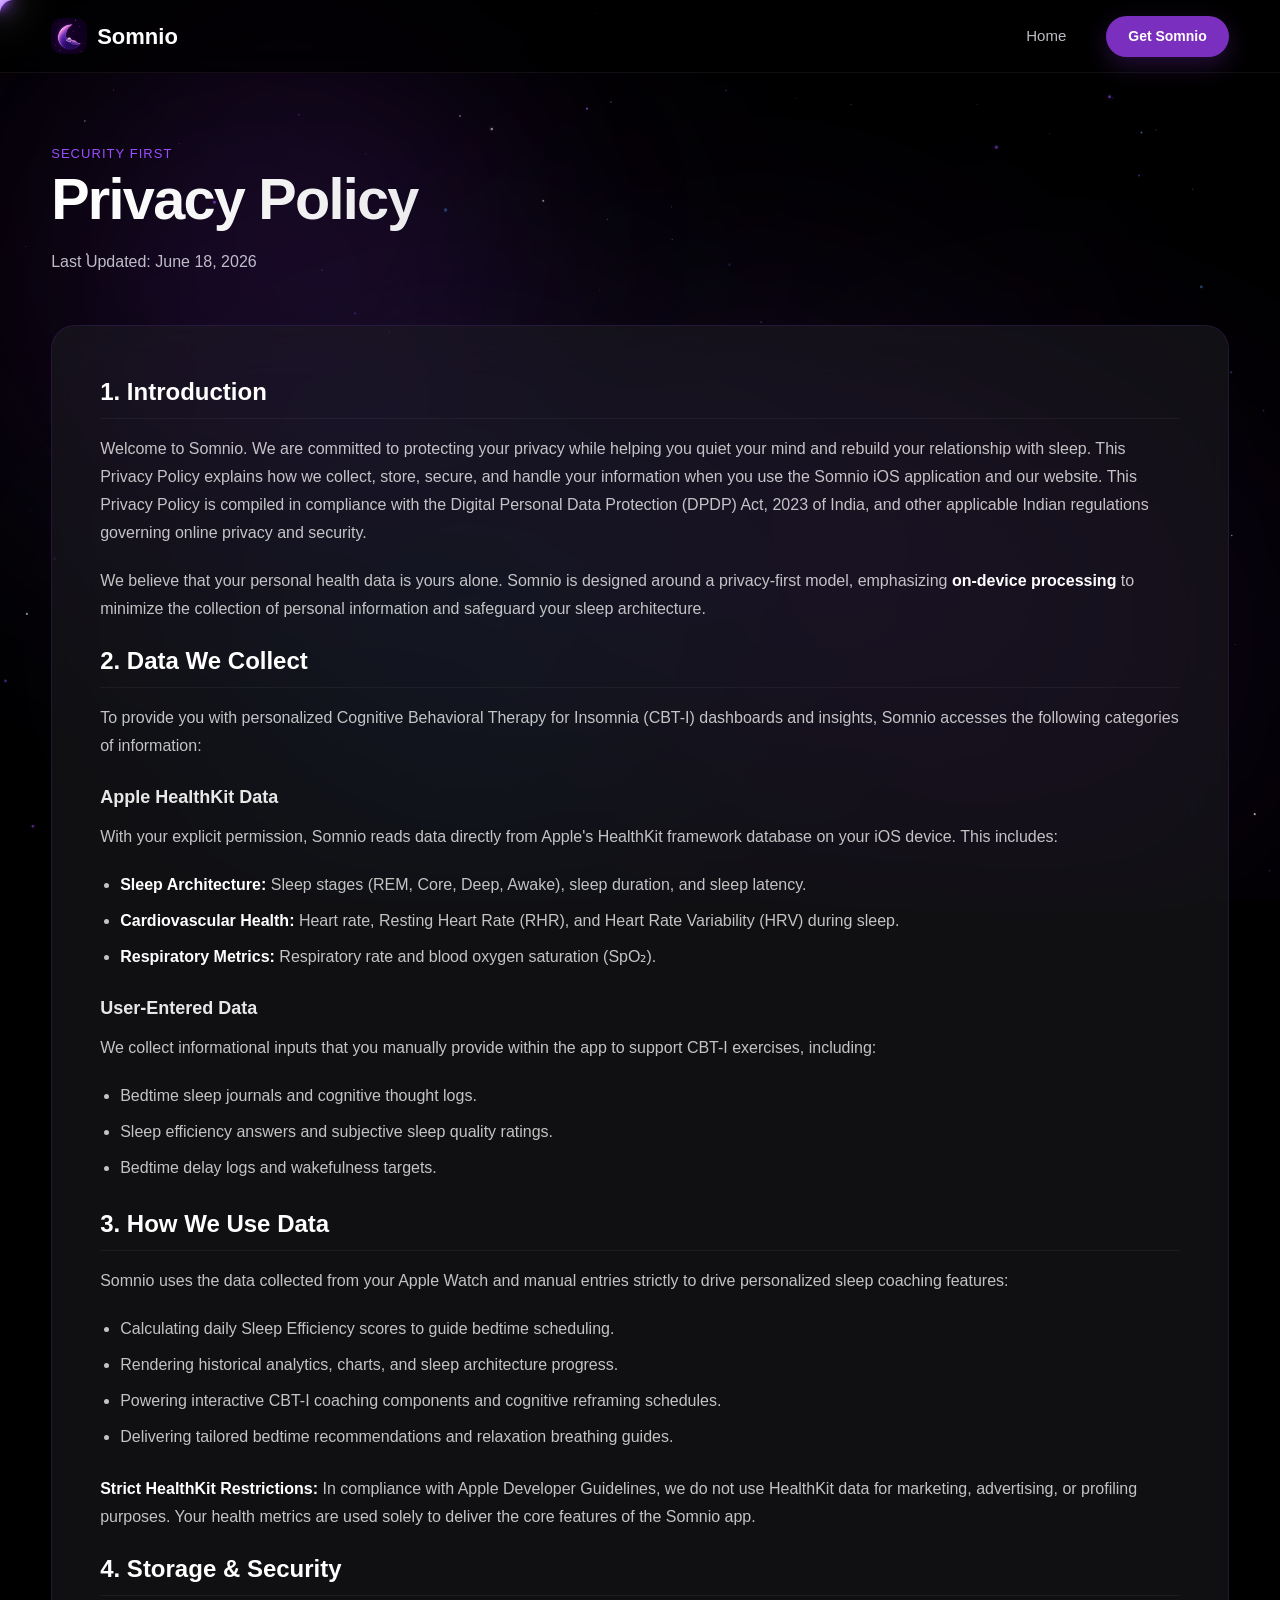
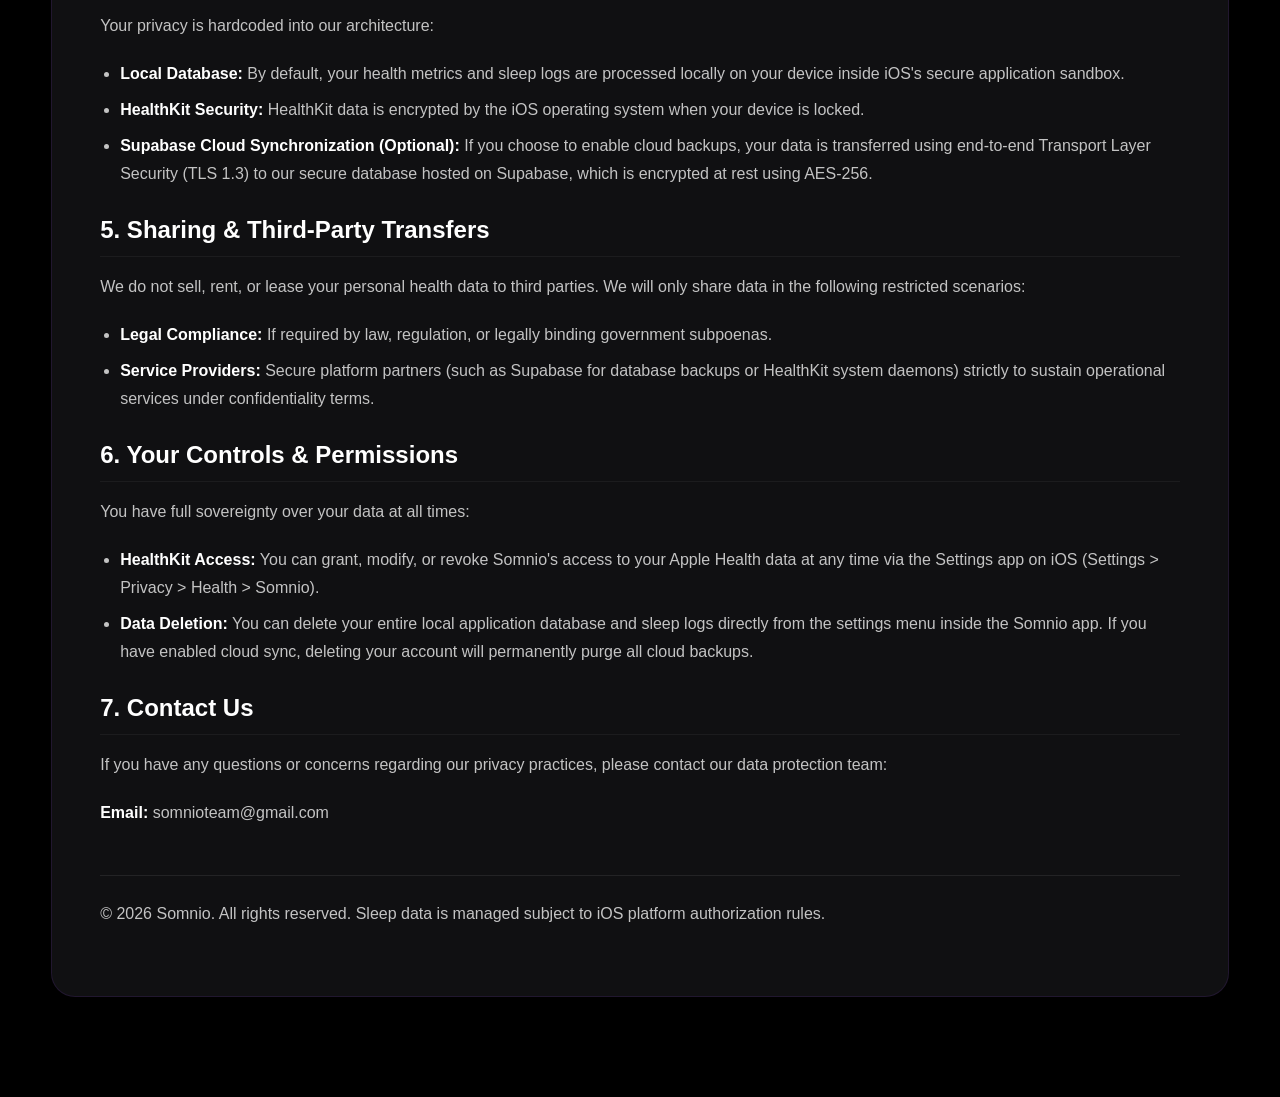
==== commit 4e06cf75: "Added animation and updated frontend of the website" ====
--- a/privacy.html
+++ b/privacy.html
@@ -46,8 +46,6 @@
 
       <div class="nav-links" id="navLinks">
         <a href="index.html" id="nav-link-home">Home</a>
-        <a href="privacy.html" id="nav-link-privacy" class="active">Privacy Policy</a>
-        <a href="terms.html" id="nav-link-terms">Terms & Conditions</a>
         <a href="index.html#download" class="nav-cta" id="nav-link-download">
           <span class="btn btn-primary" style="padding: 10px 22px; font-size: 14px;">Get Somnio</span>
         </a>
@@ -65,8 +63,6 @@
   <div class="mobile-nav-overlay" id="mobileNavOverlay"></div>
   <div class="mobile-nav" id="mobileNav">
     <a href="index.html" id="mob-link-home">Home</a>
-    <a href="privacy.html" id="mob-link-privacy" class="active">Privacy Policy</a>
-    <a href="terms.html" id="mob-link-terms">Terms & Conditions</a>
     <a href="index.html#download" class="btn btn-primary" id="mob-link-download">Get Somnio</a>
   </div>
 
@@ -77,14 +73,7 @@
     <section class="legal-section section">
       <div class="container">
         
-        <a href="index.html" class="btn-back" id="back-to-home">
-          <svg width="16" height="16" viewBox="0 0 24 24" fill="none" stroke="currentColor" stroke-width="2" 
-            stroke-linecap="round" stroke-linejoin="round" style="vertical-align: middle;">
-            <line x1="19" y1="12" x2="5" y2="12"></line>
-            <polyline points="12 19 5 12 12 5"></polyline>
-          </svg>
-          Back to Home
-        </a>
+
 
         <div class="legal-header">
           <span class="text-caption">Security First</span>
@@ -92,29 +81,15 @@
           <p class="text-body" style="font-size: 16px; color: var(--text-secondary); margin-top: 8px;">Last Updated: June 18, 2026</p>
         </div>
 
-        <div class="legal-layout">
+        <div class="legal-layout no-toc">
           
-          <!-- Table of Contents -->
-          <aside class="legal-toc" id="legal-toc-aside">
-            <div class="legal-toc-title">ON THIS PAGE</div>
-            <ul>
-              <li><a href="#introduction" class="legal-toc-link active">1. Introduction</a></li>
-              <li><a href="#data-collection" class="legal-toc-link">2. Data We Collect</a></li>
-              <li><a href="#how-we-use" class="legal-toc-link">3. How We Use Data</a></li>
-              <li><a href="#storage-security" class="legal-toc-link">4. Storage & Security</a></li>
-              <li><a href="#sharing-disclosure" class="legal-toc-link">5. Sharing & Transfers</a></li>
-              <li><a href="#your-controls" class="legal-toc-link">6. Your Controls</a></li>
-              <li><a href="#contact" class="legal-toc-link">7. Contact Us</a></li>
-            </ul>
-          </aside>
-
           <!-- Content Card -->
           <article class="glass-card legal-content-card">
             <div class="legal-content">
               
               <section id="introduction">
                 <h2>1. Introduction</h2>
-                <p>Welcome to Somnio. We are committed to protecting your privacy while helping you quiet your mind and rebuild your relationship with sleep. This Privacy Policy explains how we collect, store, secure, and handle your information when you use the Somnio iOS application and our website.</p>
+                <p>Welcome to Somnio. We are committed to protecting your privacy while helping you quiet your mind and rebuild your relationship with sleep. This Privacy Policy explains how we collect, store, secure, and handle your information when you use the Somnio iOS application and our website. This Privacy Policy is compiled in compliance with the Digital Personal Data Protection (DPDP) Act, 2023 of India, and other applicable Indian regulations governing online privacy and security.</p>
                 <p>We believe that your personal health data is yours alone. Somnio is designed around a privacy-first model, emphasizing <strong>on-device processing</strong> to minimize the collection of personal information and safeguard your sleep architecture.</p>
               </section>
 
@@ -180,8 +155,7 @@
               <section id="contact">
                 <h2>7. Contact Us</h2>
                 <p>If you have any questions or concerns regarding our privacy practices, please contact our data protection team:</p>
-                <p><strong>Email:</strong> privacy@somnio.app<br>
-                <strong>Mailing Address:</strong> Somnio Health Technologies LLC, 100 Sleep Science Way, Suite 400, San Francisco, CA 94107</p>
+                <p><strong>Email:</strong> somnioteam@gmail.com</p>
               </section>
 
               <div class="legal-footer">
@@ -196,79 +170,7 @@
     </section>
   </main>
 
-  <!-- ============================================================
-       SECTION 3 — FOOTER
-       ============================================================ -->
-  <footer class="footer">
-    <div class="container">
-      <div class="footer-grid">
-        <!-- Column 1: Brand -->
-        <div id="footer-col-brand">
-          <a href="index.html" class="footer-logo">
-            <img src="resource/app%20logo.png" alt="Somnio Logo">
-            Somnio
-          </a>
-          <p class="footer-tagline">Quiet your mind. Relearn how to sleep.</p>
-          <div class="footer-socials">
-            <a href="#" aria-label="Follow Somnio on X (Twitter)">𝕏</a>
-            <a href="#" aria-label="Somnio on GitHub">⌨</a>
-            <a href="#" aria-label="Somnio on Instagram">📷</a>
-          </div>
-        </div>
-
-        <!-- Column 2: App links -->
-        <div id="footer-col-links">
-          <div class="footer-heading">App</div>
-          <div class="footer-links">
-            <a href="index.html#features">Features</a>
-            <a href="index.html#download">Download</a>
-            <a href="privacy.html" style="color: var(--somnio-purple-bright); font-weight: 600;">Privacy policy</a>
-            <a href="terms.html">Terms of service</a>
-            <a href="#">Support</a>
-          </div>
-        </div>
-
-        <!-- Column 3: Built with -->
-        <div id="footer-col-tech">
-          <div class="footer-heading">Built with</div>
-          <p class="footer-tech">Somnio is built with SwiftUI, HealthKit, and Supabase. Made for iOS and Apple Watch.
-            Sleep data stays private through Apple HealthKit's privacy framework.</p>
-        </div>
-      </div>
-
-      <div class="footer-bottom">
-        <p>© 2026 Somnio. All rights reserved.</p>
-      </div>
-    </div>
-  </footer>
-
   <script src="script.js"></script>
-  
-  <!-- Table of Contents Active Link Highlight Script -->
-  <script>
-    document.addEventListener('DOMContentLoaded', () => {
-      const sections = document.querySelectorAll('.legal-content section');
-      const tocLinks = document.querySelectorAll('.legal-toc-link');
-
-      function makeActive() {
-        let fromTop = window.scrollY + 160;
-
-        sections.forEach(sec => {
-          if (sec.offsetTop <= fromTop && sec.offsetTop + sec.offsetHeight > fromTop) {
-            tocLinks.forEach(link => {
-              link.classList.remove('active');
-              if (link.getAttribute('href') === `#${sec.id}`) {
-                link.classList.add('active');
-              }
-            });
-          }
-        });
-      }
-
-      window.addEventListener('scroll', makeActive, { passive: true });
-      makeActive();
-    });
-  </script>
 </body>
 
 </html>
--- a/styles.css
+++ b/styles.css
@@ -66,6 +66,7 @@
   -webkit-font-smoothing: antialiased;
   -moz-osx-font-smoothing: grayscale;
   overflow-x: hidden;
+  height: 100%;
 }
 
 body {
@@ -75,6 +76,13 @@
   color: var(--text-primary);
   background-color: var(--bg);
   overflow-x: hidden;
+  display: flex;
+  flex-direction: column;
+  min-height: 100vh;
+}
+
+main {
+  flex: 1 0 auto;
 }
 
 a {
@@ -95,7 +103,8 @@
   color: inherit;
 }
 
-ul, ol {
+ul,
+ol {
   list-style: none;
 }
 
@@ -150,6 +159,10 @@
   color: var(--somnio-purple-bright);
 }
 
+.text-purple {
+  color: var(--somnio-purple-bright) !important;
+}
+
 /* ============================================================
    4. LAYOUT
    ============================================================ */
@@ -163,7 +176,8 @@
 .section {
   position: relative;
   padding: var(--section-padding);
-  overflow: hidden; /* Prevent decorative background orbs and glows from causing horizontal overflow */
+  overflow: hidden;
+  /* Prevent decorative background orbs and glows from causing horizontal overflow */
 }
 
 .section-center {
@@ -194,8 +208,8 @@
   border-radius: var(--card-radius);
   padding: 32px;
   transition: border-color var(--transition-card),
-              background var(--transition-card),
-              transform var(--transition-card);
+    background var(--transition-card),
+    transform var(--transition-card);
 }
 
 .glass-card:hover {
@@ -210,11 +224,9 @@
   content: '';
   position: absolute;
   inset: 0;
-  background: radial-gradient(
-    circle 240px at var(--mouse-x, -999px) var(--mouse-y, -999px),
-    rgba(255, 255, 255, 0.08),
-    transparent 80%
-  );
+  background: radial-gradient(circle 240px at var(--mouse-x, -999px) var(--mouse-y, -999px),
+      rgba(255, 255, 255, 0.08),
+      transparent 80%);
   z-index: 1;
   pointer-events: none;
   transition: opacity 300ms ease;
@@ -239,9 +251,9 @@
   font-size: 16px;
   font-weight: 600;
   transition: transform 150ms cubic-bezier(0.25, 0.46, 0.45, 0.94),
-              background 200ms ease,
-              box-shadow 200ms ease,
-              border-color 200ms ease;
+    background 200ms ease,
+    box-shadow 200ms ease,
+    border-color 200ms ease;
   white-space: nowrap;
 }
 
@@ -297,7 +309,8 @@
   background: radial-gradient(circle, rgba(155, 77, 255, 0.08) 0%, rgba(0, 0, 0, 0) 70%);
   filter: blur(80px);
   pointer-events: none;
-  z-index: -5; /* Behind text but in front of fixed orbs */
+  z-index: -5;
+  /* Behind text but in front of fixed orbs */
   transform: translate3d(-999px, -999px, 0) translate(-50%, -50%);
   will-change: transform;
   display: block;
@@ -310,7 +323,8 @@
   width: 100vw;
   height: 100vh;
   pointer-events: none;
-  z-index: -8; /* Float on top of liquid orbs (-10) but behind everything else */
+  z-index: -8;
+  /* Float on top of liquid orbs (-10) but behind everything else */
 }
 
 /* Liquid background container and elements */
@@ -340,7 +354,8 @@
   border-radius: 50%;
   mix-blend-mode: screen;
   will-change: transform;
-  filter: blur(120px); /* Applied directly to individual orbs for GPU caching and ultra-smooth animations */
+  filter: blur(120px);
+  /* Applied directly to individual orbs for GPU caching and ultra-smooth animations */
 }
 
 .liquid-orb-1 {
@@ -357,7 +372,7 @@
   right: -10%;
   width: 55vw;
   height: 55vw;
-  background: radial-gradient(circle, rgba(255, 45, 155, 0.18) 0%, rgba(255, 45, 155, 0.04) 60%, rgba(0, 0, 0, 0) 100%);
+  background: radial-gradient(circle, rgba(123, 47, 190, 0.18) 0%, rgba(123, 47, 190, 0.04) 60%, rgba(0, 0, 0, 0) 100%);
   animation: liquidFloat2 28s ease-in-out infinite;
 }
 
@@ -389,14 +404,12 @@
   transform: translateX(-50%);
   width: 1200px;
   height: 800px;
-  background: radial-gradient(
-    circle at center,
-    rgba(155, 77, 255, 0.18) 0%,
-    rgba(123, 47, 190, 0.1) 35%,
-    rgba(74, 144, 226, 0.04) 65%,
-    rgba(123, 47, 190, 0.01) 85%,
-    rgba(0, 0, 0, 0) 100%
-  );
+  background: radial-gradient(circle at center,
+      rgba(155, 77, 255, 0.18) 0%,
+      rgba(123, 47, 190, 0.1) 35%,
+      rgba(74, 144, 226, 0.04) 65%,
+      rgba(123, 47, 190, 0.01) 85%,
+      rgba(0, 0, 0, 0) 100%);
   filter: blur(120px);
   pointer-events: none;
   z-index: 0;
@@ -406,14 +419,12 @@
 .glow-bg-strong {
   width: 1400px;
   height: 900px;
-  background: radial-gradient(
-    circle at center,
-    rgba(155, 77, 255, 0.28) 0%,
-    rgba(123, 47, 190, 0.14) 35%,
-    rgba(61, 90, 254, 0.07) 65%,
-    rgba(255, 45, 155, 0.02) 85%,
-    rgba(0, 0, 0, 0) 100%
-  );
+  background: radial-gradient(circle at center,
+      rgba(155, 77, 255, 0.28) 0%,
+      rgba(123, 47, 190, 0.14) 35%,
+      rgba(61, 90, 254, 0.07) 65%,
+      rgba(255, 45, 155, 0.02) 85%,
+      rgba(0, 0, 0, 0) 100%);
   filter: blur(140px);
   opacity: 0.5;
 }
@@ -672,6 +683,11 @@
   z-index: 2;
 }
 
+.hero-visual .phone-frame-real-mockup {
+  width: auto;
+  height: 560px;
+}
+
 .hero .glow-bg {
   animation: breathe 4s ease-in-out infinite;
 }
@@ -708,31 +724,31 @@
 
 .stat-chip:nth-child(1) {
   top: 5%;
-  right: -10%;
+  right: 0%;
   animation-delay: 0s;
 }
 
 .stat-chip:nth-child(2) {
   bottom: 20%;
-  right: -15%;
+  right: -2%;
   animation-delay: 0.8s;
 }
 
 .stat-chip:nth-child(3) {
   bottom: 10%;
-  left: -10%;
+  left: 0%;
   animation-delay: 1.5s;
 }
 
 .stat-chip:nth-child(4) {
   top: 15%;
-  left: -12%;
+  left: -1%;
   animation-delay: 2.2s;
 }
 
 /* Social proof bar */
 .social-proof {
-  margin-top: 60px;
+  margin-top: 36px;
   padding: 20px 0;
   position: relative;
   z-index: 2;
@@ -766,14 +782,16 @@
    ============================================================ */
 .phone-frame {
   position: relative;
-  width: 280px; /* Fixed width on desktop */
+  width: 280px;
+  /* Fixed width on desktop */
   aspect-ratio: 406 / 839;
   border-radius: 40px;
   background: #000000;
   overflow: hidden;
   box-shadow: 0 0 80px rgba(123, 47, 190, 0.2);
   flex-shrink: 0;
-  --phone-scale: 1; /* Default scale factor for W=280px */
+  --phone-scale: 1;
+  /* Default scale factor for W=280px */
 }
 
 .phone-frame::after {
@@ -806,6 +824,33 @@
   display: none;
 }
 
+/* Real mockup images that already include the iPhone bezel — hide the ::after overlay */
+.phone-frame-real-mockup {
+  background: transparent;
+  box-shadow: none;
+  border-radius: 0;
+  overflow: visible;
+  /* Override the base width/aspect-ratio — use fixed height as the single sizing anchor */
+  width: auto;
+  aspect-ratio: unset;
+  height: 500px;
+  /* Uniform height for all feature mockups */
+}
+
+.phone-frame-real-mockup::after {
+  display: none;
+}
+
+.phone-frame-real-mockup .phone-mockup-img {
+  width: auto;
+  height: 100%;
+  max-width: 100%;
+  object-fit: contain;
+  display: block;
+  border-radius: 0;
+  filter: drop-shadow(0 0 60px rgba(123, 47, 190, 0.25));
+}
+
 .phone-screen {
   position: absolute;
   top: 0;
@@ -958,38 +1003,146 @@
 /* ============================================================
    11. PAIN POINT SECTION
    ============================================================ */
-.pain-stats {
+#problem .section-header {
+  max-width: 1000px;
+}
+
+.problem-layout {
   display: grid;
-  grid-template-columns: repeat(3, 1fr);
-  gap: 24px;
-  margin-top: 48px;
+  grid-template-columns: 1fr 1.2fr;
+  gap: 80px;
+  align-items: center;
+}
+
+.problem-left .section-header {
+  text-align: left;
+  margin: 0;
+  max-width: 100%;
+}
+
+.problem-left .text-body {
+  margin-top: 24px;
+}
+
+.problem-right {
+  display: flex;
+  flex-direction: column;
+  gap: 20px;
 }
 
 .pain-stat-card {
-  text-align: center;
-  padding: 40px 24px;
+  display: grid;
+  grid-template-columns: 1fr;
+  align-items: center;
+  padding: 32px;
+  background: rgba(28, 28, 30, 0.4);
+  border: 1.5px solid rgba(155, 77, 255, 0.12);
+  border-radius: 20px;
+  text-align: left;
+  transition: all 0.4s cubic-bezier(0.25, 1, 0.5, 1);
+  position: relative;
+  overflow: hidden;
+  box-shadow: 0 4px 20px rgba(0, 0, 0, 0.3);
+}
+
+.stat-card-default,
+.stat-card-hover {
+  grid-area: 1 / 1;
+  width: 100%;
+  transition: opacity 0.35s cubic-bezier(0.25, 1, 0.5, 1),
+    transform 0.35s cubic-bezier(0.25, 1, 0.5, 1),
+    filter 0.35s cubic-bezier(0.25, 1, 0.5, 1);
+}
+
+.stat-card-default {
+  display: flex;
+  align-items: center;
+  gap: 28px;
+  opacity: 1;
+  filter: blur(0);
+  transform: translateY(0);
+}
+
+.stat-card-hover {
+  opacity: 0;
+  filter: blur(8px);
+  transform: translateY(12px);
+  pointer-events: none;
+}
+
+.stat-description {
+  font-size: 15px;
+  line-height: 1.6;
+  color: var(--text-primary);
+  margin: 0;
 }
 
 .pain-stat-card .stat-icon {
-  width: 48px;
-  height: 48px;
-  margin: 0 auto 20px;
-  border-radius: 50%;
+  flex-shrink: 0;
+  width: 56px;
+  height: 56px;
+  border-radius: 16px;
   background: rgba(123, 47, 190, 0.15);
+  border: 1px solid rgba(155, 77, 255, 0.2);
   display: flex;
   align-items: center;
   justify-content: center;
-  font-size: 22px;
+  transition: all 0.3s ease;
+}
+
+.pain-stat-card .stat-info-group {
+  display: flex;
+  flex-direction: column;
+  gap: 4px;
 }
 
 .pain-stat-card .text-data {
-  margin-bottom: 8px;
+  font-family: var(--font-display);
+  font-size: clamp(28px, 3vw, 42px);
+  font-weight: 800;
+  color: #fff;
+  line-height: 1.1;
+  transition: all 0.3s ease;
 }
 
 .pain-stat-card .stat-label {
   font-size: 15px;
   color: var(--text-secondary);
-  line-height: 1.5;
+  line-height: 1.4;
+}
+
+/* Hover effects */
+.pain-stat-card:hover {
+  transform: translateX(8px);
+  background: rgba(28, 28, 30, 0.7);
+  border-color: rgba(155, 77, 255, 0.4);
+  box-shadow: 0 10px 30px rgba(155, 77, 255, 0.15);
+}
+
+.pain-stat-card:hover .stat-card-default {
+  opacity: 0;
+  filter: blur(8px);
+  transform: translateY(-12px);
+  pointer-events: none;
+}
+
+.pain-stat-card:hover .stat-card-hover {
+  opacity: 1;
+  filter: blur(0);
+  transform: translateY(0);
+  pointer-events: auto;
+}
+
+.pain-stat-card:hover .stat-icon {
+  background: rgba(155, 77, 255, 0.25);
+  border-color: var(--somnio-purple-bright);
+  box-shadow: 0 0 15px rgba(155, 77, 255, 0.4);
+}
+
+.pain-stat-card:hover .text-data {
+  background: linear-gradient(135deg, var(--somnio-purple-bright) 0%, var(--somnio-orb-pink) 100%);
+  -webkit-background-clip: text;
+  -webkit-text-fill-color: transparent;
 }
 
 /* ============================================================
@@ -1037,7 +1190,7 @@
   direction: rtl;
 }
 
-.feature-row.reverse > * {
+.feature-row.reverse>* {
   direction: ltr;
 }
 
@@ -1059,8 +1212,8 @@
 
 .feature-info:hover {
   border-color: rgba(155, 77, 255, 0.4);
-  box-shadow: 0 30px 60px rgba(0, 0, 0, 0.6), 
-              0 0 50px rgba(155, 77, 255, 0.18);
+  box-shadow: 0 30px 60px rgba(0, 0, 0, 0.6),
+    0 0 50px rgba(155, 77, 255, 0.18);
 }
 
 .feature-icon {
@@ -1176,7 +1329,13 @@
 
 .feature-visual .phone-frame {
   width: 240px;
-  --phone-scale: 0.857; /* 240px / 280px */
+  --phone-scale: 0.857;
+  /* 240px / 280px */
+}
+
+.feature-visual .phone-frame-real-mockup {
+  width: auto;
+  height: 500px;
 }
 
 /* Dual phone display */
@@ -1194,24 +1353,84 @@
 /* ============================================================
    13. HOW IT WORKS SECTION
    ============================================================ */
+.steps-grid-container {
+  position: relative;
+  width: 100%;
+  margin-top: 80px;
+  padding-bottom: 60px;
+  /* Space for shifted cards */
+}
+
+/* Curved Connecting Line SVG */
+.steps-connecting-line {
+  position: absolute;
+  top: 0;
+  left: 0;
+  width: 100%;
+  height: 250px;
+  pointer-events: none;
+  z-index: 1;
+}
+
+.glowing-path {
+  stroke-dasharray: 20;
+  stroke-dashoffset: 40;
+  animation: stepsLinePulse 15s linear infinite;
+}
+
+@keyframes stepsLinePulse {
+  to {
+    stroke-dashoffset: -400;
+  }
+}
+
 .steps-grid {
   display: grid;
   grid-template-columns: repeat(3, 1fr);
-  gap: 40px;
+  gap: 32px;
+  position: relative;
+  z-index: 2;
 }
 
 .step-card {
   text-align: center;
-  padding: 40px 24px;
+  padding: 48px 32px 36px;
+  background: rgba(28, 28, 30, 0.45);
+  border: 1.5px solid rgba(155, 77, 255, 0.12);
+  border-radius: 24px;
+  transition: all 0.4s cubic-bezier(0.25, 1, 0.5, 1);
+  box-shadow: 0 4px 24px rgba(0, 0, 0, 0.25);
+}
+
+/* Staggered offsets for wave visual */
+#step-card-1 {
+  transform: translateY(-20px);
+}
+
+#step-card-2 {
+  transform: translateY(40px);
+}
+
+#step-card-3 {
+  transform: translateY(-20px);
 }
 
 .step-number {
   font-family: var(--font-mono);
-  font-size: 56px;
+  font-size: 20px;
   font-weight: 700;
-  color: var(--somnio-purple-bright);
-  line-height: 1;
-  margin-bottom: 20px;
+  color: #fff;
+  background: rgba(123, 47, 190, 0.2);
+  border: 1.5px solid rgba(155, 77, 255, 0.3);
+  width: 48px;
+  height: 48px;
+  border-radius: 50%;
+  display: flex;
+  align-items: center;
+  justify-content: center;
+  margin: 0 auto 28px;
+  box-shadow: 0 0 10px rgba(155, 77, 255, 0.1);
+  transition: all 0.3s ease;
 }
 
 .step-title {
@@ -1219,23 +1438,60 @@
   font-size: 22px;
   font-weight: 600;
   margin-bottom: 12px;
+  color: #fff;
 }
 
 .step-desc {
-  font-size: 15px;
+  font-size: 14.5px;
   color: var(--text-secondary);
   line-height: 1.6;
+  margin-bottom: 24px;
 }
 
 .step-time {
   display: inline-block;
-  margin-top: 12px;
-  padding: 4px 12px;
-  background: rgba(155, 77, 255, 0.1);
+  padding: 6px 16px;
+  background: rgba(155, 77, 255, 0.08);
+  border: 1px solid rgba(155, 77, 255, 0.15);
   border-radius: 20px;
-  font-size: 12px;
+  font-size: 11.5px;
   color: var(--somnio-purple-bright);
   font-weight: 500;
+  text-transform: uppercase;
+  letter-spacing: 0.5px;
+  transition: all 0.3s ease;
+}
+
+/* Hover States */
+.step-card:hover {
+  background: rgba(28, 28, 30, 0.7);
+  border-color: rgba(155, 77, 255, 0.4);
+  box-shadow: 0 12px 30px rgba(155, 77, 255, 0.15);
+}
+
+#step-card-1:hover {
+  transform: translateY(-28px);
+}
+
+#step-card-2:hover {
+  transform: translateY(32px);
+}
+
+#step-card-3:hover {
+  transform: translateY(-28px);
+}
+
+.step-card:hover .step-number {
+  background: var(--somnio-purple-bright);
+  border-color: var(--somnio-purple-bright);
+  box-shadow: 0 0 15px rgba(155, 77, 255, 0.5);
+  color: #fff;
+}
+
+.step-card:hover .step-time {
+  background: rgba(155, 77, 255, 0.15);
+  border-color: var(--somnio-purple-bright);
+  box-shadow: 0 0 10px rgba(155, 77, 255, 0.2);
 }
 
 /* ============================================================
@@ -1345,50 +1601,251 @@
 }
 
 .article-card {
-  padding: 32px;
+  padding: 28px 32px;
+}
+
+.article-front-header {
+  display: flex;
+  align-items: center;
+  gap: 12px;
+  margin-bottom: 18px;
+}
+
+.article-icon {
+  display: inline-flex;
+  align-items: center;
+  justify-content: center;
+  width: 42px;
+  height: 42px;
+  border-radius: 12px;
+  background: rgba(155, 77, 255, 0.12);
+  border: 1px solid rgba(155, 77, 255, 0.2);
+  font-size: 20px;
+  flex-shrink: 0;
 }
 
 .article-tag {
-  display: inline-block;
-  padding: 4px 12px;
-  background: rgba(123, 97, 255, 0.15);
-  color: var(--somnio-deep-purple);
-  border-radius: 20px;
+  display: inline-flex;
+  align-items: center;
+  justify-content: center;
+  height: 42px;
+  padding: 0 16px;
+  background: linear-gradient(135deg, rgba(155, 77, 255, 0.2), rgba(123, 47, 190, 0.12));
+  color: var(--somnio-purple-bright);
+  border-radius: 21px;
   font-size: 12px;
   font-weight: 600;
-  letter-spacing: 0.04em;
-  margin-bottom: 16px;
+  letter-spacing: 0.05em;
+  text-transform: uppercase;
+  border: 1px solid rgba(155, 77, 255, 0.18);
 }
 
 .article-title {
   font-family: var(--font-display);
-  font-size: 20px;
-  font-weight: 600;
+  font-size: 22px;
+  font-weight: 700;
   margin-bottom: 8px;
+  color: var(--text-primary);
+}
+
+.article-preview {
+  font-size: 14px;
+  color: var(--text-secondary);
+  line-height: 1.5;
+  margin-bottom: 0;
 }
 
 .article-desc {
   font-size: 15px;
   color: var(--text-secondary);
-  line-height: 1.6;
+  line-height: 1.65;
+}
+
+/* --- Flip Card Animations & Layout --- */
+.flip-card {
+  perspective: 1000px;
+  -webkit-perspective: 1000px;
+  height: 240px;
+  background-color: transparent;
+  transform: translate3d(0, 0, 0);
+  -webkit-transform: translate3d(0, 0, 0);
+}
+
+.flip-card .glass-card {
+  backdrop-filter: none !important;
+  -webkit-backdrop-filter: none !important;
+  background: linear-gradient(160deg, rgba(24, 16, 40, 0.97), rgba(14, 8, 26, 0.98)) !important;
+  border: 1.5px solid rgba(155, 77, 255, 0.2) !important;
+  transition: border-color 0.3s ease, box-shadow 0.3s ease;
+}
+
+.flip-card .glass-card:hover {
+  transform: none !important;
+  border-color: rgba(155, 77, 255, 0.5) !important;
+  box-shadow: 0 8px 32px rgba(155, 77, 255, 0.12), 0 0 0 1px rgba(155, 77, 255, 0.1);
+}
+
+.flip-card-inner {
+  position: relative;
+  width: 100%;
+  height: 100%;
+  text-align: left;
+  transition: transform 0.6s cubic-bezier(0.4, 0, 0.2, 1);
+  transform-style: preserve-3d;
+  -webkit-transform-style: preserve-3d;
+  transform: translate3d(0, 0, 0);
+  -webkit-transform: translate3d(0, 0, 0);
+}
+
+.flip-card:hover .flip-card-inner {
+  transform: translate3d(0, -6px, 0) rotateY(180deg);
+  -webkit-transform: translate3d(0, -6px, 0) rotateY(180deg);
+}
+
+.flip-card-front,
+.flip-card-back {
+  position: absolute;
+  top: 0;
+  left: 0;
+  width: 100%;
+  height: 100%;
+  -webkit-backface-visibility: hidden !important;
+  backface-visibility: hidden !important;
+  display: flex;
+  flex-direction: column;
+  justify-content: flex-start;
+  margin: 0;
+  box-sizing: border-box;
+  transform: translate3d(0, 0, 0);
+  -webkit-transform: translate3d(0, 0, 0);
+}
+
+.flip-card-front {
+  z-index: 2;
+  transform: rotateY(0deg);
+  -webkit-transform: rotateY(0deg);
+}
+
+.flip-card-front .learn-more-prompt {
+  margin-top: auto;
+  font-size: 13px;
+  font-weight: 600;
+  color: var(--somnio-purple-bright);
+  opacity: 0.7;
+  transition: opacity 0.3s ease, letter-spacing 0.3s ease;
+  display: flex;
+  align-items: center;
+  gap: 6px;
+}
+
+.flip-card:hover .flip-card-front .learn-more-prompt {
+  opacity: 1;
+  letter-spacing: 0.02em;
+}
+
+.flip-card-back {
+  transform: rotateY(180deg) translate3d(0, 0, 0);
+  -webkit-transform: rotateY(180deg) translate3d(0, 0, 0);
+  z-index: 1;
+}
+
+.flip-card:hover .flip-card-front {
+  z-index: 1;
+}
+
+.flip-card:hover .flip-card-back {
+  z-index: 2;
+}
+
+.article-back-title {
+  font-family: var(--font-display);
+  font-size: 20px;
+  font-weight: 700;
+  margin-bottom: 10px;
+  color: var(--text-primary);
 }
 
 /* ============================================================
    16. DOWNLOAD CTA SECTION
    ============================================================ */
 .download-section {
-  text-align: center;
-  padding: var(--section-padding);
+  padding: 160px 0;
+  position: relative;
+}
+
+.download-content {
+  display: grid;
+  grid-template-columns: 1.1fr 0.9fr;
+  gap: 80px;
+  align-items: center;
+  text-align: left;
+  max-width: var(--container-width);
+  margin: 0 auto;
+  padding: 0 40px;
+  position: relative;
+  z-index: 2;
+}
+
+.download-text {
+  display: flex;
+  flex-direction: column;
+  align-items: flex-start;
+  position: relative;
+  z-index: 2;
+}
+
+.download-visual {
+  display: flex;
+  justify-content: center;
+  align-items: center;
+  position: relative;
+  z-index: 2;
+}
+
+.download-devices {
+  display: flex;
+  align-items: flex-end;
+  justify-content: center;
+  gap: 0;
+  position: relative;
+}
+
+.download-watch {
+  position: relative;
+  z-index: 1;
+  margin-right: 40px;
+  margin-top: 80px;
+}
+
+.watch-mockup-img {
+  height: 300px;
+  width: auto;
+  display: block;
+  filter: drop-shadow(0 20px 40px rgba(0, 0, 0, 0.5));
+}
+
+.download-phone {
+  position: relative;
+  z-index: 2;
 }
 
 .download-section .heading-section {
   margin-bottom: 16px;
+  text-align: left;
 }
 
 .download-section .text-body {
   font-size: 18px;
-  max-width: 560px;
-  margin: 0 auto 40px;
+  max-width: 580px;
+  margin: 0 0 32px 0;
+  text-align: left;
+}
+
+.download-ctas {
+  display: flex;
+  flex-direction: column;
+  align-items: flex-start;
+  gap: 12px;
 }
 
 .app-store-badge {
@@ -1408,9 +1865,15 @@
   display: block;
 }
 
+.download-section .app-store-badge img,
+.download-section .app-store-badge svg {
+  height: 66px;
+}
+
 .download-requirements {
-  margin-top: 16px;
-  font-size: 13px;
+  margin-top: 10px;
+  font-size: 15px;
+  line-height: 1.5;
   color: var(--text-secondary);
 }
 
@@ -1444,7 +1907,7 @@
 }
 
 .download-phone {
-  margin-top: 60px;
+  margin: 0;
   display: flex;
   justify-content: center;
   position: relative;
@@ -1454,8 +1917,15 @@
   width: 240px;
   margin: 0 auto;
   box-shadow: 0 0 120px rgba(123, 47, 190, 0.4),
-              0 0 60px rgba(155, 77, 255, 0.25);
-  --phone-scale: 0.857; /* 240px / 280px */
+    0 0 60px rgba(155, 77, 255, 0.25);
+  --phone-scale: 0.857;
+  /* 240px / 280px */
+}
+
+.download-phone .phone-frame-real-mockup {
+  width: auto;
+  height: 480px;
+  box-shadow: none;
 }
 
 .download-logo-wrap {
@@ -1469,50 +1939,83 @@
   object-fit: cover;
   margin: 0 auto 20px;
   box-shadow: 0 0 120px rgba(123, 47, 190, 0.4),
-              0 0 60px rgba(155, 77, 255, 0.25);
+    0 0 60px rgba(155, 77, 255, 0.25);
 }
 
 /* ============================================================
    17. FOOTER
    ============================================================ */
 .footer {
-  padding: 60px 0 0;
+  padding: 50px 0 0;
+  position: relative;
+  background: linear-gradient(180deg, #0d041a 0%, #150628 50%, #0d041a 100%);
+  border-top: 1px solid rgba(155, 77, 255, 0.20);
+  overflow: hidden;
+  flex-shrink: 0;
+}
+
+.footer::before {
+  content: '';
+  position: absolute;
+  top: 50%;
+  left: 50%;
+  transform: translate(-50%, -50%);
+  width: 800px;
+  height: 800px;
+  background: radial-gradient(circle, rgba(155, 77, 255, 0.25) 0%, rgba(155, 77, 255, 0) 70%);
+  z-index: 1;
+  pointer-events: none;
 }
 
 .footer-grid {
   display: grid;
   grid-template-columns: 1.5fr 1fr 1.5fr;
   gap: 48px;
-  padding-bottom: 48px;
+  padding-bottom: 80px;
+  position: relative;
+  z-index: 2;
 }
 
 .footer-brand {
   display: flex;
   align-items: center;
-  gap: 10px;
+  gap: 14px;
   font-family: var(--font-display);
-  font-size: 20px;
-  font-weight: 700;
-  margin-bottom: 12px;
+  font-size: 32px;
+  font-weight: 800;
+  letter-spacing: -0.02em;
+  margin-bottom: 16px;
+  color: var(--text-primary);
+  text-shadow: 0 0 20px rgba(155, 77, 255, 0.3);
 }
 
 .footer-brand svg {
-  width: 24px;
-  height: 24px;
-  fill: var(--somnio-purple-bright);
-}
-
-.footer-logo {
   width: 32px;
   height: 32px;
-  border-radius: 8px;
+  fill: var(--somnio-purple-bright);
+}
+
+.footer-logo {
+  width: 48px;
+  height: 48px;
+  border-radius: 12px;
   object-fit: cover;
+  box-shadow: 0 8px 24px rgba(155, 77, 255, 0.25);
+  border: 1.5px solid rgba(155, 77, 255, 0.3);
+  transition: transform 0.3s ease, box-shadow 0.3s ease;
+}
+
+.footer-logo:hover {
+  transform: scale(1.05);
+  box-shadow: 0 12px 28px rgba(155, 77, 255, 0.4);
 }
 
 .footer-tagline {
-  font-size: 15px;
-  color: var(--text-secondary);
-  margin-bottom: 20px;
+  font-size: 18px;
+  font-weight: 400;
+  color: rgba(255, 255, 255, 0.88);
+  margin-bottom: 24px;
+  line-height: 1.4;
 }
 
 .footer-socials {
@@ -1554,7 +2057,8 @@
 }
 
 .footer-links a {
-  font-size: 14px;
+  font-family: var(--font-body);
+  font-size: 15px;
   color: var(--text-secondary);
   transition: color var(--transition-fast);
 }
@@ -1564,7 +2068,8 @@
 }
 
 .footer-tech {
-  font-size: 14px;
+  font-family: var(--font-body);
+  font-size: 15px;
   color: var(--text-secondary);
   line-height: 1.6;
 }
@@ -1572,48 +2077,104 @@
 .footer-bottom {
   padding: 20px 0;
   border-top: 1px solid rgba(255, 255, 255, 0.08);
-  font-size: 13px;
+  font-size: 14px;
   color: var(--text-secondary);
+  text-align: center;
 }
 
 /* ============================================================
    18. ANIMATIONS
    ============================================================ */
 @keyframes liquidFloat1 {
-  0%, 100% { transform: translate(0, 0) scale(1); }
-  33% { transform: translate(10vw, 8vh) scale(1.15); }
-  66% { transform: translate(-5vw, 15vh) scale(0.9); }
+
+  0%,
+  100% {
+    transform: translate(0, 0) scale(1);
+  }
+
+  33% {
+    transform: translate(10vw, 8vh) scale(1.15);
+  }
+
+  66% {
+    transform: translate(-5vw, 15vh) scale(0.9);
+  }
 }
 
 @keyframes liquidFloat2 {
-  0%, 100% { transform: translate(0, 0) scale(1); }
-  33% { transform: translate(-8vw, -12vh) scale(0.9); }
-  66% { transform: translate(6vw, -5vh) scale(1.1); }
+
+  0%,
+  100% {
+    transform: translate(0, 0) scale(1);
+  }
+
+  33% {
+    transform: translate(-8vw, -12vh) scale(0.9);
+  }
+
+  66% {
+    transform: translate(6vw, -5vh) scale(1.1);
+  }
 }
 
 @keyframes liquidFloat3 {
-  0%, 100% { transform: translate(0, 0) scale(1); }
-  50% { transform: translate(12vw, -15vh) scale(1.2) rotate(45deg); }
+
+  0%,
+  100% {
+    transform: translate(0, 0) scale(1);
+  }
+
+  50% {
+    transform: translate(12vw, -15vh) scale(1.2) rotate(45deg);
+  }
 }
 
 @keyframes liquidFloat4 {
-  0%, 100% { transform: translate(0, 0) scale(1); }
-  50% { transform: translate(-10vw, 10vh) scale(0.85) rotate(-45deg); }
+
+  0%,
+  100% {
+    transform: translate(0, 0) scale(1);
+  }
+
+  50% {
+    transform: translate(-10vw, 10vh) scale(0.85) rotate(-45deg);
+  }
 }
 
 @keyframes breathe {
-  0%, 100% { transform: translateX(-50%) scale(1); }
-  50% { transform: translateX(-50%) scale(1.05); }
+
+  0%,
+  100% {
+    transform: translateX(-50%) scale(1);
+  }
+
+  50% {
+    transform: translateX(-50%) scale(1.05);
+  }
 }
 
 @keyframes floatChip {
-  0%, 100% { transform: translateY(0) rotate(-1deg); }
-  50% { transform: translateY(-15px) rotate(2.5deg); }
+
+  0%,
+  100% {
+    transform: translateY(0) rotate(-1deg);
+  }
+
+  50% {
+    transform: translateY(-15px) rotate(2.5deg);
+  }
 }
 
 @keyframes waveform {
-  0%, 100% { height: 8px; }
-  50% { height: 40px; }
+
+  0%,
+  100% {
+    height: 8px;
+  }
+
+  50% {
+    height: 40px;
+  }
 }
 
 @keyframes navbarSlideDown {
@@ -1621,6 +2182,7 @@
     transform: translateY(-100%);
     opacity: 0;
   }
+
   to {
     transform: translateY(0);
     opacity: 1;
@@ -1633,7 +2195,7 @@
   transform: translateY(64px) scale(0.95);
   /* Exit transition: smooth, no overshoot bounce */
   transition: opacity 600ms cubic-bezier(0.16, 1, 0.3, 1),
-              transform 600ms cubic-bezier(0.16, 1, 0.3, 1);
+    transform 600ms cubic-bezier(0.16, 1, 0.3, 1);
 }
 
 .reveal.visible {
@@ -1641,37 +2203,55 @@
   transform: translateY(0) scale(1);
   /* Entry transition: spring-back bounce! */
   transition: opacity 600ms cubic-bezier(0.34, 1.56, 0.64, 1),
-              transform 600ms cubic-bezier(0.34, 1.56, 0.64, 1);
+    transform 600ms cubic-bezier(0.34, 1.56, 0.64, 1);
 }
 
 /* Staggered children */
-.reveal-children > * {
+.reveal-children>* {
   opacity: 0;
   transform: translateY(40px) scale(0.96);
   /* Exit transition: smooth, no overshoot bounce */
   transition: opacity 550ms cubic-bezier(0.16, 1, 0.3, 1),
-              transform 550ms cubic-bezier(0.16, 1, 0.3, 1);
-}
-
-.reveal-children.visible > * {
+    transform 550ms cubic-bezier(0.16, 1, 0.3, 1);
+}
+
+.reveal-children.visible>* {
   opacity: 1;
   transform: translateY(0) scale(1);
   /* Entry transition: spring-back bounce! */
   transition: opacity 500ms cubic-bezier(0.34, 1.56, 0.64, 1),
-              transform 500ms cubic-bezier(0.34, 1.56, 0.64, 1);
-}
-
-.reveal-children.visible > *:nth-child(1) { transition-delay: 0ms; }
-.reveal-children.visible > *:nth-child(2) { transition-delay: 100ms; }
-.reveal-children.visible > *:nth-child(3) { transition-delay: 200ms; }
-.reveal-children.visible > *:nth-child(4) { transition-delay: 300ms; }
-.reveal-children.visible > *:nth-child(5) { transition-delay: 400ms; }
-.reveal-children.visible > *:nth-child(6) { transition-delay: 500ms; }
+    transform 500ms cubic-bezier(0.34, 1.56, 0.64, 1);
+}
+
+.reveal-children.visible>*:nth-child(1) {
+  transition-delay: 0ms;
+}
+
+.reveal-children.visible>*:nth-child(2) {
+  transition-delay: 100ms;
+}
+
+.reveal-children.visible>*:nth-child(3) {
+  transition-delay: 200ms;
+}
+
+.reveal-children.visible>*:nth-child(4) {
+  transition-delay: 300ms;
+}
+
+.reveal-children.visible>*:nth-child(5) {
+  transition-delay: 400ms;
+}
+
+.reveal-children.visible>*:nth-child(6) {
+  transition-delay: 500ms;
+}
 
 /* ============================================================
    19. REDUCED MOTION
    ============================================================ */
 @media (prefers-reduced-motion: reduce) {
+
   *,
   *::before,
   *::after {
@@ -1689,7 +2269,7 @@
     transform: none;
   }
 
-  .reveal-children > * {
+  .reveal-children>* {
     opacity: 1;
     transform: none;
   }
@@ -1751,8 +2331,17 @@
 }
 
 @keyframes breatheRing {
-  0%, 100% { transform: scale(0.85); opacity: 0.6; }
-  50% { transform: scale(1.1); opacity: 1; }
+
+  0%,
+  100% {
+    transform: scale(0.85);
+    opacity: 0.6;
+  }
+
+  50% {
+    transform: scale(1.1);
+    opacity: 1;
+  }
 }
 
 .breath-label {
@@ -2021,13 +2610,26 @@
 @media (max-width: 1279px) {
   .hero-visual .phone-frame {
     width: 260px;
-    --phone-scale: 0.928; /* 260px / 280px */
+    --phone-scale: 0.928;
+    /* 260px / 280px */
+  }
+
+  .hero-visual .phone-frame-real-mockup {
+    width: auto;
+    height: 520px;
   }
 
   .feature-visual .phone-frame,
   .download-phone .phone-frame {
     width: 220px;
-    --phone-scale: 0.785; /* 220px / 280px */
+    --phone-scale: 0.785;
+    /* 220px / 280px */
+  }
+
+  .feature-visual .phone-frame-real-mockup,
+  .download-phone .phone-frame-real-mockup {
+    width: auto;
+    height: 460px;
   }
 
   .hero-content {
@@ -2035,10 +2637,21 @@
   }
 
   /* Prevent stat chips from spilling out on laptop borders */
-  .stat-chip:nth-child(1) { right: -4%; }
-  .stat-chip:nth-child(2) { right: -6%; }
-  .stat-chip:nth-child(3) { left: -4%; }
-  .stat-chip:nth-child(4) { left: -6%; }
+  .stat-chip:nth-child(1) {
+    right: 2%;
+  }
+
+  .stat-chip:nth-child(2) {
+    right: 1%;
+  }
+
+  .stat-chip:nth-child(3) {
+    left: 2%;
+  }
+
+  .stat-chip:nth-child(4) {
+    left: 1%;
+  }
 
   .feature-row {
     gap: 48px;
@@ -2097,14 +2710,35 @@
 
   .hero-visual .phone-frame {
     width: 240px;
-    --phone-scale: 0.857; /* 240px / 280px */
+    --phone-scale: 0.857;
+    /* 240px / 280px */
+  }
+
+  .hero-visual .phone-frame-real-mockup {
+    width: auto;
+    height: 480px;
   }
 
   /* Safe positions for chips centered around the hero phone */
-  .stat-chip:nth-child(1) { right: -5%; top: 5%; }
-  .stat-chip:nth-child(2) { right: -8%; bottom: 18%; }
-  .stat-chip:nth-child(3) { left: -5%; bottom: 8%; }
-  .stat-chip:nth-child(4) { left: -8%; top: 12%; }
+  .stat-chip:nth-child(1) {
+    right: 2%;
+    top: 5%;
+  }
+
+  .stat-chip:nth-child(2) {
+    right: 0%;
+    bottom: 18%;
+  }
+
+  .stat-chip:nth-child(3) {
+    left: 2%;
+    bottom: 8%;
+  }
+
+  .stat-chip:nth-child(4) {
+    left: 0%;
+    top: 12%;
+  }
 
   /* Feature rows collapse to stacked vertical layout on tablet (per design prompt) */
   .feature-row {
@@ -2145,7 +2779,14 @@
 
   .feature-visual .phone-frame {
     width: 240px;
-    --phone-scale: 0.857; /* 240px / 280px */
+    --phone-scale: 0.857;
+    /* 240px / 280px */
+  }
+
+  .feature-visual .phone-frame-real-mockup,
+  .download-phone .phone-frame-real-mockup {
+    width: auto;
+    height: 480px;
   }
 
   .ela-content {
@@ -2160,13 +2801,26 @@
   }
 
   /* Pain points & steps grid padding adjustments for tablet */
-  .pain-stats {
-    grid-template-columns: repeat(3, 1fr);
-    gap: 16px;
+  .problem-layout {
+    grid-template-columns: 1fr;
+    gap: 40px;
+  }
+
+  .problem-left .section-header {
+    text-align: center;
   }
 
   .pain-stat-card {
-    padding: 32px 16px;
+    padding: 24px 20px;
+  }
+
+  .steps-connecting-line {
+    display: none;
+  }
+
+  .steps-grid-container {
+    margin-top: 40px;
+    padding-bottom: 0;
   }
 
   .steps-grid {
@@ -2176,6 +2830,13 @@
 
   .step-card {
     padding: 32px 16px;
+    transform: none !important;
+  }
+
+  #step-card-1:hover,
+  #step-card-2:hover,
+  #step-card-3:hover {
+    transform: translateY(-8px) !important;
   }
 
   .articles-grid {
@@ -2196,9 +2857,71 @@
     padding: 100px 0;
   }
 
+  .download-content {
+    grid-template-columns: 1fr;
+    gap: 48px;
+    text-align: center;
+    padding: 0 24px;
+  }
+
+  .download-text {
+    align-items: center;
+    text-align: center;
+  }
+
+  .download-section .heading-section {
+    text-align: center;
+  }
+
+  .download-section .text-body {
+    text-align: center;
+    margin: 0 auto 32px;
+  }
+
+  .download-ctas {
+    align-items: stretch;
+    width: 100%;
+    max-width: 320px;
+    margin: 0 auto;
+  }
+
+  .download-ctas .app-store-badge {
+    display: flex;
+    justify-content: center;
+    align-items: center;
+    background: #000;
+    border: 1.5px solid rgba(255, 255, 255, 0.15);
+    border-radius: 500px;
+    height: 48px;
+    width: 100%;
+    box-sizing: border-box;
+    transition: all 0.2s ease;
+  }
+
+  .download-ctas .app-store-badge img {
+    height: 32px;
+    width: auto;
+  }
+
+  .download-ctas .app-store-badge:hover {
+    background: rgba(255, 255, 255, 0.05);
+    border-color: var(--somnio-purple-bright);
+    transform: translateY(-2px);
+  }
+
   .download-phone .phone-frame {
     width: 240px;
-    --phone-scale: 0.857; /* 240px / 280px */
+    --phone-scale: 0.857;
+    /* 240px / 280px */
+  }
+
+  .watch-mockup-img {
+    height: 220px;
+  }
+
+  .download-watch {
+    margin-right: 28px;
+    margin-top: 60px;
   }
 }
 
@@ -2226,7 +2949,13 @@
     width: 220px;
     height: auto;
     aspect-ratio: 406 / 839;
-    --phone-scale: 0.785; /* 220px / 280px */
+    --phone-scale: 0.785;
+    /* 220px / 280px */
+  }
+
+  .hero-visual .phone-frame-real-mockup {
+    width: auto;
+    height: 440px;
   }
 
   .stat-chip {
@@ -2235,18 +2964,29 @@
     border-radius: 12px;
   }
 
-  .stat-chip:nth-child(1) { right: -8px; top: 2%; }
-  .stat-chip:nth-child(2) { right: -12px; bottom: 15%; }
-  .stat-chip:nth-child(3) { left: -8px; bottom: 5%; }
-  .stat-chip:nth-child(4) { left: -12px; top: 10%; }
-
-  .pain-stats {
-    grid-template-columns: 1fr;
+  .stat-chip:nth-child(1) {
+    right: 8px;
+    top: 2%;
+  }
+
+  .stat-chip:nth-child(2) {
+    right: 4px;
+    bottom: 15%;
+  }
+
+  .stat-chip:nth-child(3) {
+    left: 8px;
+    bottom: 5%;
+  }
+
+  .stat-chip:nth-child(4) {
+    left: 4px;
+    top: 10%;
+  }
+
+  .pain-stat-card {
+    padding: 22px 16px;
     gap: 16px;
-  }
-
-  .pain-stat-card {
-    padding: 28px 20px;
   }
 
   .feature-row {
@@ -2262,7 +3002,8 @@
 
   .feature-info {
     order: 1;
-    padding: 24px; /* Reduced padding on mobile to save screen width */
+    padding: 24px;
+    /* Reduced padding on mobile to save screen width */
   }
 
   .feature-visual {
@@ -2287,7 +3028,23 @@
   /* Make phone frames and components scale proportionally */
   .feature-visual .phone-frame {
     width: 220px;
-    --phone-scale: 0.785; /* 220px / 280px */
+    --phone-scale: 0.785;
+    /* 220px / 280px */
+  }
+
+  .feature-visual .phone-frame-real-mockup,
+  .download-phone .phone-frame-real-mockup {
+    width: auto;
+    height: 420px;
+  }
+
+  .watch-mockup-img {
+    height: 180px;
+  }
+
+  .download-watch {
+    margin-right: 20px;
+    margin-top: 50px;
   }
 
   .phone-frame {
@@ -2341,6 +3098,10 @@
 
   .article-card {
     padding: 24px;
+  }
+
+  .flip-card {
+    height: 220px;
   }
 
   .trust-signals {
@@ -2383,7 +3144,8 @@
 
   .download-phone .phone-frame {
     width: 220px;
-    --phone-scale: 0.785; /* 220px / 280px */
+    --phone-scale: 0.785;
+    /* 220px / 280px */
   }
 
   .waveform-bg {
@@ -2429,6 +3191,10 @@
     align-items: stretch;
   }
 
+  #hero-cta-primary {
+    display: none !important;
+  }
+
   .hero-ctas .btn {
     text-align: center;
     font-size: 15px;
@@ -2445,7 +3211,13 @@
     width: 200px;
     height: auto;
     aspect-ratio: 406 / 839;
-    --phone-scale: 0.714; /* 200px / 280px */
+    --phone-scale: 0.714;
+    /* 200px / 280px */
+  }
+
+  .hero-visual .phone-frame-real-mockup {
+    width: auto;
+    height: 400px;
   }
 
   .stat-chip {
@@ -2455,10 +3227,25 @@
     gap: 5px;
   }
 
-  .stat-chip:nth-child(1) { right: -4px; top: 0%; }
-  .stat-chip:nth-child(2) { right: -8px; bottom: 12%; }
-  .stat-chip:nth-child(3) { left: -4px; bottom: 3%; }
-  .stat-chip:nth-child(4) { left: -8px; top: 8%; }
+  .stat-chip:nth-child(1) {
+    right: 6px;
+    top: 0%;
+  }
+
+  .stat-chip:nth-child(2) {
+    right: 2px;
+    bottom: 12%;
+  }
+
+  .stat-chip:nth-child(3) {
+    left: 6px;
+    bottom: 3%;
+  }
+
+  .stat-chip:nth-child(4) {
+    left: 2px;
+    top: 8%;
+  }
 
   .ela-grid {
     grid-template-columns: 1fr;
@@ -2476,11 +3263,19 @@
 
   .feature-visual .phone-frame {
     width: 200px;
-    --phone-scale: 0.714; /* 200px / 280px */
+    --phone-scale: 0.714;
+    /* 200px / 280px */
+  }
+
+  .feature-visual .phone-frame-real-mockup,
+  .download-phone .phone-frame-real-mockup {
+    width: auto;
+    height: 380px;
   }
 
   .feature-info {
-    padding: 20px; /* Even tighter padding to preserve text layout on tiny phones */
+    padding: 20px;
+    /* Even tighter padding to preserve text layout on tiny phones */
   }
 
   .phone-frame {
@@ -2543,18 +3338,40 @@
     border-radius: 20px;
   }
 
+  .flip-card {
+    height: 240px;
+  }
+
   .footer {
     padding: 40px 0 0;
   }
 
+  .footer-brand {
+    font-size: 24px;
+    gap: 12px;
+    margin-bottom: 12px;
+  }
+
+  .footer-logo {
+    width: 36px;
+    height: 36px;
+    border-radius: 9px;
+  }
+
+  .footer-tagline {
+    font-size: 15px;
+    margin-bottom: 20px;
+  }
+
   .footer-bottom {
-    padding: 16px 0;
-    font-size: 12px;
+    padding: 16px 0 16px;
+    font-size: 13px;
   }
 
   .download-phone .phone-frame {
     width: 200px;
-    --phone-scale: 0.714; /* 200px / 280px */
+    --phone-scale: 0.714;
+    /* 200px / 280px */
   }
 }
 
@@ -2563,7 +3380,8 @@
    ============================================================ */
 @media (min-width: 1600px) {
   :root {
-    --container-width: 90vw; /* Stretch container fluidly according to screen size */
+    --container-width: 90vw;
+    /* Stretch container fluidly according to screen size */
   }
 
   /* Increase card sizes and spacing to balance widescreen empty space */
@@ -2582,11 +3400,22 @@
     transform-origin: center;
   }
 
+  .hero-visual .phone-frame-real-mockup {
+    transform: none;
+    height: 620px;
+  }
+
   .feature-visual .phone-frame {
     transform: scale(1.15);
     transform-origin: center;
   }
 
+  .feature-visual .phone-frame-real-mockup,
+  .download-phone .phone-frame-real-mockup {
+    transform: none;
+    height: 560px;
+  }
+
   .download-phone .phone-frame {
     transform: scale(1.15);
     transform-origin: center;
@@ -2594,12 +3423,20 @@
 
   /* Scale up float animation offsets so they feel proportional to larger sizes */
   @keyframes floatChip {
-    0%, 100% { transform: translateY(0) rotate(-1deg) scale(1.15); }
-    50% { transform: translateY(-20px) rotate(2.5deg) scale(1.15); }
+
+    0%,
+    100% {
+      transform: translateY(0) rotate(-1deg) scale(1.15);
+    }
+
+    50% {
+      transform: translateY(-20px) rotate(2.5deg) scale(1.15);
+    }
   }
 }
 
 @media (min-width: 2200px) {
+
   /* 4K TVs and Ultra-Wide Mac displays */
   .feature-info {
     max-width: 840px;
@@ -2614,17 +3451,35 @@
     transform: scale(1.4);
   }
 
+  .hero-visual .phone-frame-real-mockup {
+    transform: none;
+    height: 720px;
+  }
+
   .feature-visual .phone-frame {
     transform: scale(1.3);
   }
 
+  .feature-visual .phone-frame-real-mockup,
+  .download-phone .phone-frame-real-mockup {
+    transform: none;
+    height: 640px;
+  }
+
   .download-phone .phone-frame {
     transform: scale(1.3);
   }
 
   @keyframes floatChip {
-    0%, 100% { transform: translateY(0) rotate(-1deg) scale(1.35); }
-    50% { transform: translateY(-25px) rotate(2.5deg) scale(1.35); }
+
+    0%,
+    100% {
+      transform: translateY(0) rotate(-1deg) scale(1.35);
+    }
+
+    50% {
+      transform: translateY(-25px) rotate(2.5deg) scale(1.35);
+    }
   }
 }
 
@@ -2657,6 +3512,10 @@
   grid-template-columns: 280px 1fr;
   gap: 48px;
   align-items: start;
+}
+
+.legal-layout.no-toc {
+  grid-template-columns: 1fr;
 }
 
 /* Sticky Sidebar Table of Contents */
@@ -2761,7 +3620,7 @@
   margin-bottom: 20px;
 }
 
-.legal-content ul, 
+.legal-content ul,
 .legal-content ol {
   margin-bottom: 24px;
   padding-left: 20px;
@@ -2827,10 +3686,12 @@
 
   .legal-toc {
     position: sticky;
-    top: 72px; /* stays directly below fixed navbar */
+    top: 72px;
+    /* stays directly below fixed navbar */
     z-index: 900;
     padding: 12px 4vw;
-    margin: 0 -4vw; /* bleed to screen edge */
+    margin: 0 -4vw;
+    /* bleed to screen edge */
     background: rgba(18, 18, 20, 0.9);
     backdrop-filter: blur(20px);
     -webkit-backdrop-filter: blur(20px);
@@ -2898,10 +3759,312 @@
     margin-top: 20px;
   }
 
-  .legal-content p, 
+  .legal-content p,
   .legal-content li {
     font-size: 15px;
     line-height: 1.65;
   }
 }
 
+/* ============================================================
+   10. CUSTOM COMET STAR CURSOR
+   ============================================================ */
+@media (hover: hover) and (pointer: fine) {
+
+  html,
+  body,
+  a,
+  button,
+  [role="button"],
+  input,
+  select,
+  textarea,
+  label {
+    cursor: none !important;
+  }
+
+  .custom-cursor-container {
+    position: fixed;
+    top: 0;
+    left: 0;
+    width: 100vw;
+    height: 100vh;
+    pointer-events: none;
+    z-index: 999999999;
+    overflow: hidden;
+  }
+
+  .comet-head {
+    position: absolute;
+    width: 32px;
+    height: 32px;
+    transform: translate3d(-50%, -50%, 0) scale(1);
+    pointer-events: none;
+    color: #ffffff;
+    filter: drop-shadow(0 0 4px var(--somnio-purple-bright)) drop-shadow(0 0 10px rgba(155, 77, 255, 0.8)) drop-shadow(0 0 20px rgba(255, 255, 255, 0.5));
+    z-index: 1000000000;
+    display: flex;
+    align-items: center;
+    justify-content: center;
+    will-change: transform;
+    opacity: 0;
+    transition: opacity 0.3s ease, transform 0.1s cubic-bezier(0.25, 1, 0.5, 1);
+  }
+
+  .comet-head.visible {
+    opacity: 1;
+  }
+
+  .comet-head.clicking {
+    transform: translate3d(-50%, -50%, 0) scale(0.8) !important;
+  }
+
+  .comet-head.hovering-link {
+    transform: translate3d(15px, -15px, 0) translate(-50%, -50%) scale(0.3) !important;
+    filter: drop-shadow(0 0 4px var(--somnio-purple-bright)) drop-shadow(0 0 10px rgba(155, 77, 255, 0.8));
+  }
+
+  .comet-head svg {
+    width: 100%;
+    height: 100%;
+    display: block;
+  }
+
+  .comet-tail-particle {
+    position: absolute;
+    width: 16px;
+    height: 16px;
+    transform: translate3d(-50%, -50%, 0);
+    pointer-events: none;
+    z-index: 999999999;
+    will-change: transform, opacity;
+    opacity: 1;
+    animation: fade-shrink-star 0.7s cubic-bezier(0.1, 0.8, 0.25, 1) forwards;
+  }
+
+  .comet-tail-particle svg {
+    width: 100%;
+    height: 100%;
+    display: block;
+  }
+}
+
+@keyframes fade-shrink-star {
+  0% {
+    transform: translate3d(-50%, -50%, 0) scale(1) rotate(0deg);
+    opacity: 1;
+  }
+
+  50% {
+    opacity: 0.8;
+  }
+
+  100% {
+    transform: translate3d(-50%, -50%, 0) scale(0.1) rotate(90deg);
+    opacity: 0;
+  }
+}
+
+/* ============================================================
+   11. POPUP MODAL STYLES
+   ============================================================ */
+.modal-overlay {
+  position: fixed;
+  top: 0;
+  left: 0;
+  width: 100vw;
+  height: 100vh;
+  background: rgba(0, 0, 0, 0.85);
+  backdrop-filter: blur(8px);
+  -webkit-backdrop-filter: blur(8px);
+  z-index: 10000000;
+  display: flex;
+  align-items: center;
+  justify-content: center;
+  opacity: 0;
+  pointer-events: none;
+  transition: opacity 0.3s ease;
+}
+
+.modal-overlay.open {
+  opacity: 1;
+  pointer-events: all;
+}
+
+.modal-card {
+  background: rgba(28, 28, 30, 0.7);
+  border: 1px solid rgba(155, 77, 255, 0.25);
+  border-radius: 24px;
+  padding: 40px;
+  max-width: 580px;
+  width: 90%;
+  text-align: center;
+  position: relative;
+  box-shadow: 0 20px 50px rgba(155, 77, 255, 0.3);
+  transform: scale(0.9);
+  transition: transform 0.3s cubic-bezier(0.34, 1.56, 0.64, 1);
+}
+
+.modal-overlay.open .modal-card {
+  transform: scale(1);
+}
+
+.modal-close {
+  position: absolute;
+  top: 20px;
+  right: 20px;
+  font-size: 24px;
+  color: rgba(255, 255, 255, 0.5);
+  cursor: pointer;
+  transition: color 0.2s ease;
+  line-height: 1;
+}
+
+.modal-close:hover {
+  color: #fff;
+}
+
+.modal-icon {
+  font-size: 48px;
+  margin-bottom: 16px;
+}
+
+.modal-title {
+  font-family: var(--font-display);
+  font-size: 24px;
+  font-weight: 700;
+  color: #fff;
+  margin-bottom: 16px;
+}
+
+.modal-text {
+  font-size: 15px;
+  line-height: 1.6;
+  color: rgba(255, 255, 255, 0.88);
+  margin-bottom: 24px;
+}
+
+.modal-text p {
+  margin-bottom: 14px;
+}
+
+.modal-text p:last-child {
+  margin-bottom: 0;
+}
+
+.modal-btn {
+  width: 100%;
+  padding: 12px 24px;
+  font-size: 15px;
+  font-weight: 600;
+}
+
+/* ============================================================
+   12. WORD HOVER HIGHLIGHT STYLES
+   ============================================================ */
+.hover-word {
+  display: inline-block;
+  transition: color 0.05s ease-out, transform 0.08s ease-out;
+}
+
+.text-purple {
+  color: var(--somnio-purple-bright);
+  font-weight: 600;
+}
+
+/* ============================================================
+   23. PREMIUM PRELOADER / SPLASH SCREEN
+   ============================================================ */
+#preloader {
+  position: fixed;
+  top: 0;
+  left: 0;
+  width: 100%;
+  height: 100%;
+  background-color: #05020a;
+  z-index: 99999;
+  display: flex;
+  justify-content: center;
+  align-items: center;
+  transition: opacity 0.6s cubic-bezier(0.4, 0, 0.2, 1), visibility 0.6s ease;
+  opacity: 1;
+  visibility: visible;
+}
+
+#preloader.fade-out {
+  opacity: 0;
+  visibility: hidden;
+}
+
+.preloader-content {
+  display: flex;
+  flex-direction: column;
+  align-items: center;
+  text-align: center;
+  gap: 20px;
+}
+
+.preloader-logo {
+  width: 96px;
+  height: 96px;
+  border-radius: 24px;
+  border: 2px solid rgba(155, 77, 255, 0.4);
+  box-shadow: 0 0 40px rgba(155, 77, 255, 0.3);
+  animation: preloaderPulse 2s ease-in-out infinite;
+}
+
+.preloader-title {
+  font-family: var(--font-display);
+  font-size: clamp(22px, 4vw, 32px);
+  font-weight: 700;
+  color: #fff;
+  letter-spacing: -0.02em;
+  opacity: 0;
+  transform: translateY(10px);
+  animation: preloaderTextIn 0.8s cubic-bezier(0.4, 0, 0.2, 1) forwards;
+  animation-delay: 0.3s;
+}
+
+.preloader-spinner-bar {
+  width: 120px;
+  height: 3px;
+  background: rgba(255, 255, 255, 0.08);
+  border-radius: 10px;
+  overflow: hidden;
+}
+
+.preloader-spinner-progress {
+  width: 0%;
+  height: 100%;
+  background: linear-gradient(90deg, var(--somnio-purple) 0%, var(--somnio-purple-bright) 100%);
+  border-radius: 10px;
+  animation: preloaderProgress 2.2s cubic-bezier(0.4, 0, 0.2, 1) forwards;
+  animation-delay: 0.3s;
+}
+
+/* Animations */
+@keyframes preloaderPulse {
+  0%, 100% {
+    transform: scale(1);
+    box-shadow: 0 0 30px rgba(155, 77, 255, 0.3);
+    border-color: rgba(155, 77, 255, 0.4);
+  }
+  50% {
+    transform: scale(1.04);
+    box-shadow: 0 0 50px rgba(155, 77, 255, 0.55), 0 0 20px rgba(155, 77, 255, 0.2);
+    border-color: rgba(155, 77, 255, 0.8);
+  }
+}
+
+@keyframes preloaderTextIn {
+  to {
+    opacity: 1;
+    transform: translateY(0);
+  }
+}
+
+@keyframes preloaderProgress {
+  to {
+    width: 100%;
+  }
+}
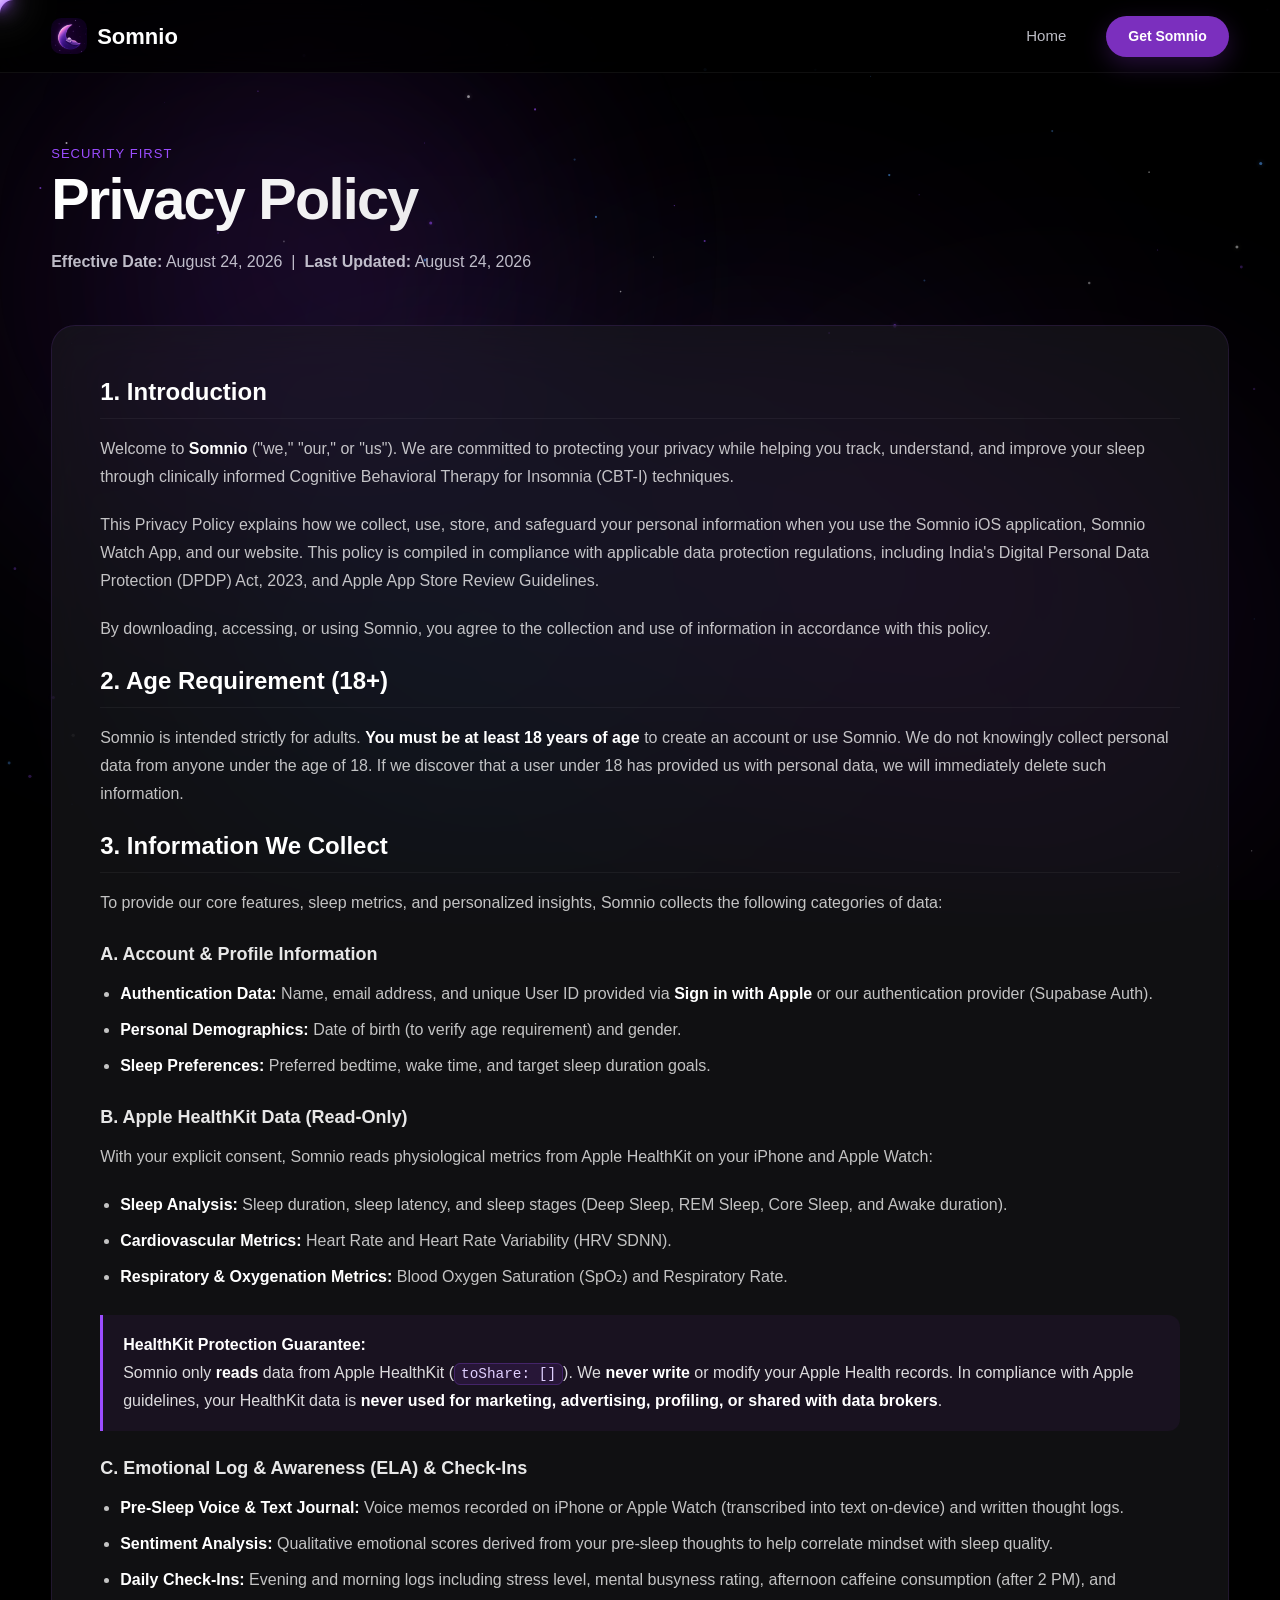
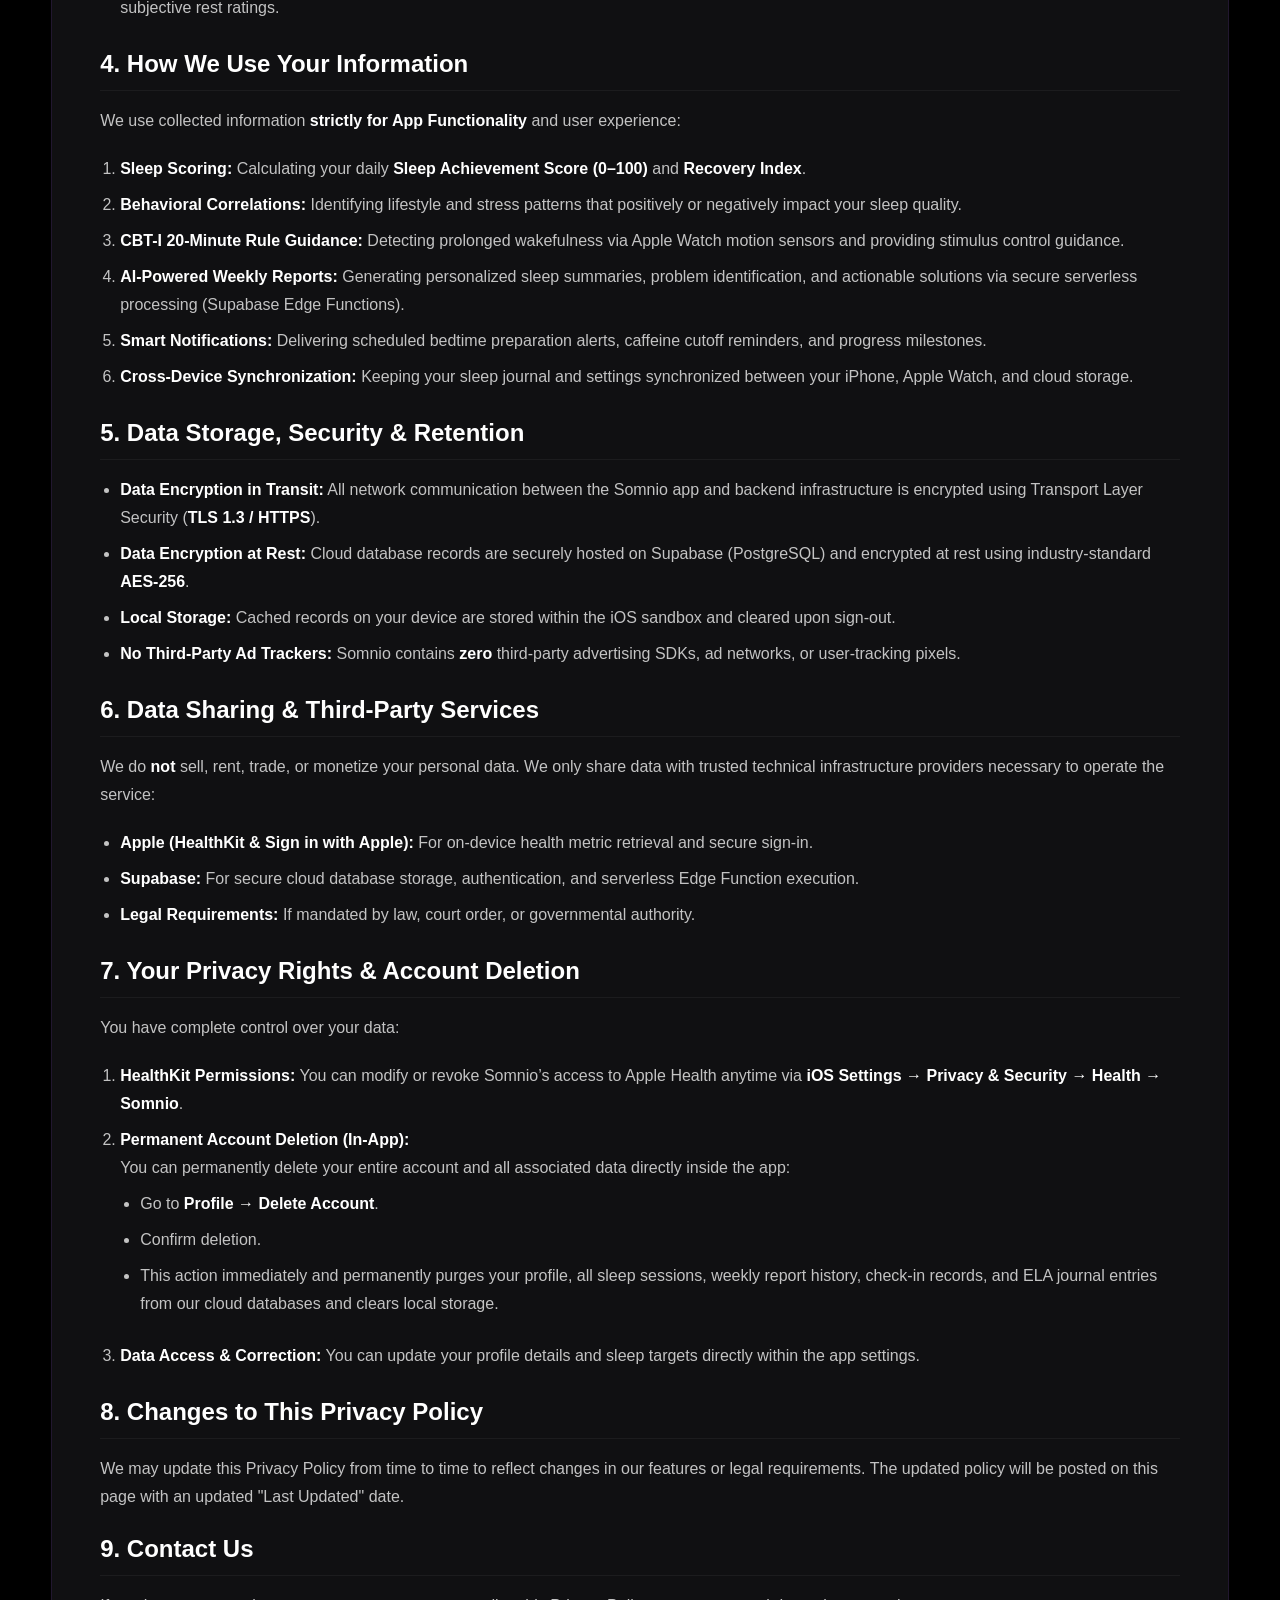
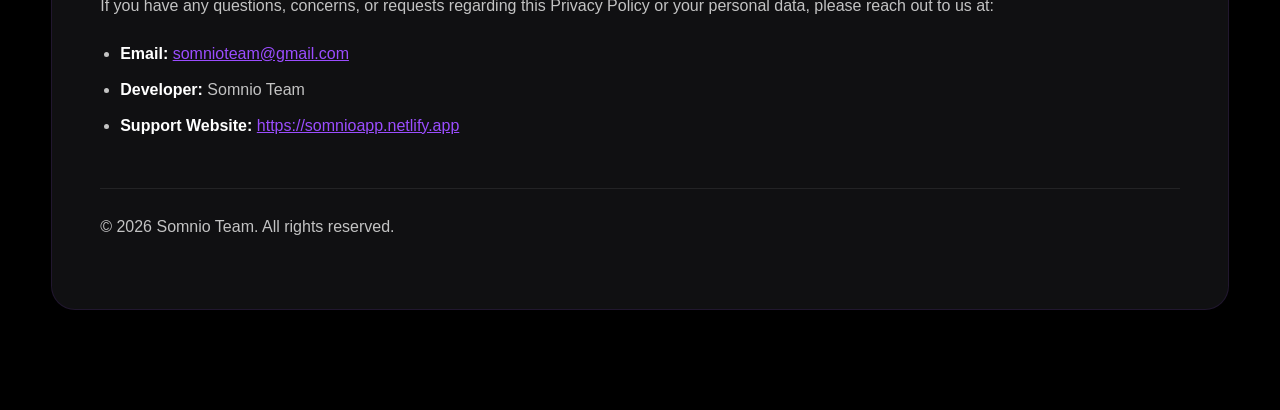
==== commit a5bf2196: "docs(privacy): update privacy policy to match app specs, PrivacyInfo manifest, and App Store guideli" ====
--- a/privacy.html
+++ b/privacy.html
@@ -78,7 +78,7 @@
         <div class="legal-header">
           <span class="text-caption">Security First</span>
           <h1 class="heading-section">Privacy Policy</h1>
-          <p class="text-body" style="font-size: 16px; color: var(--text-secondary); margin-top: 8px;">Last Updated: June 18, 2026</p>
+          <p class="text-body" style="font-size: 16px; color: var(--text-secondary); margin-top: 8px;"><strong>Effective Date:</strong> August 24, 2026 &nbsp;|&nbsp; <strong>Last Updated:</strong> August 24, 2026</p>
         </div>
 
         <div class="legal-layout no-toc">
@@ -89,77 +89,115 @@
               
               <section id="introduction">
                 <h2>1. Introduction</h2>
-                <p>Welcome to Somnio. We are committed to protecting your privacy while helping you quiet your mind and rebuild your relationship with sleep. This Privacy Policy explains how we collect, store, secure, and handle your information when you use the Somnio iOS application and our website. This Privacy Policy is compiled in compliance with the Digital Personal Data Protection (DPDP) Act, 2023 of India, and other applicable Indian regulations governing online privacy and security.</p>
-                <p>We believe that your personal health data is yours alone. Somnio is designed around a privacy-first model, emphasizing <strong>on-device processing</strong> to minimize the collection of personal information and safeguard your sleep architecture.</p>
-              </section>
-
-              <section id="data-collection">
-                <h2>2. Data We Collect</h2>
-                <p>To provide you with personalized Cognitive Behavioral Therapy for Insomnia (CBT-I) dashboards and insights, Somnio accesses the following categories of information:</p>
-                <h3>Apple HealthKit Data</h3>
-                <p>With your explicit permission, Somnio reads data directly from Apple's HealthKit framework database on your iOS device. This includes:</p>
-                <ul>
-                  <li><strong>Sleep Architecture:</strong> Sleep stages (REM, Core, Deep, Awake), sleep duration, and sleep latency.</li>
-                  <li><strong>Cardiovascular Health:</strong> Heart rate, Resting Heart Rate (RHR), and Heart Rate Variability (HRV) during sleep.</li>
-                  <li><strong>Respiratory Metrics:</strong> Respiratory rate and blood oxygen saturation (SpO₂).</li>
-                </ul>
-                <h3>User-Entered Data</h3>
-                <p>We collect informational inputs that you manually provide within the app to support CBT-I exercises, including:</p>
-                <ul>
-                  <li>Bedtime sleep journals and cognitive thought logs.</li>
-                  <li>Sleep efficiency answers and subjective sleep quality ratings.</li>
-                  <li>Bedtime delay logs and wakefulness targets.</li>
+                <p>Welcome to <strong>Somnio</strong> ("we," "our," or "us"). We are committed to protecting your privacy while helping you track, understand, and improve your sleep through clinically informed Cognitive Behavioral Therapy for Insomnia (CBT-I) techniques.</p>
+                <p>This Privacy Policy explains how we collect, use, store, and safeguard your personal information when you use the Somnio iOS application, Somnio Watch App, and our website. This policy is compiled in compliance with applicable data protection regulations, including India's Digital Personal Data Protection (DPDP) Act, 2023, and Apple App Store Review Guidelines.</p>
+                <p>By downloading, accessing, or using Somnio, you agree to the collection and use of information in accordance with this policy.</p>
+              </section>
+
+              <section id="age-requirement">
+                <h2>2. Age Requirement (18+)</h2>
+                <p>Somnio is intended strictly for adults. <strong>You must be at least 18 years of age</strong> to create an account or use Somnio. We do not knowingly collect personal data from anyone under the age of 18. If we discover that a user under 18 has provided us with personal data, we will immediately delete such information.</p>
+              </section>
+
+              <section id="information-collected">
+                <h2>3. Information We Collect</h2>
+                <p>To provide our core features, sleep metrics, and personalized insights, Somnio collects the following categories of data:</p>
+                
+                <h3>A. Account &amp; Profile Information</h3>
+                <ul>
+                  <li><strong>Authentication Data:</strong> Name, email address, and unique User ID provided via <strong>Sign in with Apple</strong> or our authentication provider (Supabase Auth).</li>
+                  <li><strong>Personal Demographics:</strong> Date of birth (to verify age requirement) and gender.</li>
+                  <li><strong>Sleep Preferences:</strong> Preferred bedtime, wake time, and target sleep duration goals.</li>
+                </ul>
+
+                <h3>B. Apple HealthKit Data (Read-Only)</h3>
+                <p>With your explicit consent, Somnio reads physiological metrics from Apple HealthKit on your iPhone and Apple Watch:</p>
+                <ul>
+                  <li><strong>Sleep Analysis:</strong> Sleep duration, sleep latency, and sleep stages (Deep Sleep, REM Sleep, Core Sleep, and Awake duration).</li>
+                  <li><strong>Cardiovascular Metrics:</strong> Heart Rate and Heart Rate Variability (HRV SDNN).</li>
+                  <li><strong>Respiratory &amp; Oxygenation Metrics:</strong> Blood Oxygen Saturation (SpO₂) and Respiratory Rate.</li>
+                </ul>
+
+                <blockquote class="legal-callout">
+                  <p><strong>HealthKit Protection Guarantee:</strong><br>
+                  Somnio only <strong>reads</strong> data from Apple HealthKit (<code>toShare: []</code>). We <strong>never write</strong> or modify your Apple Health records. In compliance with Apple guidelines, your HealthKit data is <strong>never used for marketing, advertising, profiling, or shared with data brokers</strong>.</p>
+                </blockquote>
+
+                <h3>C. Emotional Log &amp; Awareness (ELA) &amp; Check-Ins</h3>
+                <ul>
+                  <li><strong>Pre-Sleep Voice &amp; Text Journal:</strong> Voice memos recorded on iPhone or Apple Watch (transcribed into text on-device) and written thought logs.</li>
+                  <li><strong>Sentiment Analysis:</strong> Qualitative emotional scores derived from your pre-sleep thoughts to help correlate mindset with sleep quality.</li>
+                  <li><strong>Daily Check-Ins:</strong> Evening and morning logs including stress level, mental busyness rating, afternoon caffeine consumption (after 2 PM), and subjective rest ratings.</li>
                 </ul>
               </section>
 
               <section id="how-we-use">
-                <h2>3. How We Use Data</h2>
-                <p>Somnio uses the data collected from your Apple Watch and manual entries strictly to drive personalized sleep coaching features:</p>
-                <ul>
-                  <li>Calculating daily Sleep Efficiency scores to guide bedtime scheduling.</li>
-                  <li>Rendering historical analytics, charts, and sleep architecture progress.</li>
-                  <li>Powering interactive CBT-I coaching components and cognitive reframing schedules.</li>
-                  <li>Delivering tailored bedtime recommendations and relaxation breathing guides.</li>
-                </ul>
-                <p><strong>Strict HealthKit Restrictions:</strong> In compliance with Apple Developer Guidelines, we do not use HealthKit data for marketing, advertising, or profiling purposes. Your health metrics are used solely to deliver the core features of the Somnio app.</p>
+                <h2>4. How We Use Your Information</h2>
+                <p>We use collected information <strong>strictly for App Functionality</strong> and user experience:</p>
+                <ol>
+                  <li><strong>Sleep Scoring:</strong> Calculating your daily <strong>Sleep Achievement Score (0–100)</strong> and <strong>Recovery Index</strong>.</li>
+                  <li><strong>Behavioral Correlations:</strong> Identifying lifestyle and stress patterns that positively or negatively impact your sleep quality.</li>
+                  <li><strong>CBT-I 20-Minute Rule Guidance:</strong> Detecting prolonged wakefulness via Apple Watch motion sensors and providing stimulus control guidance.</li>
+                  <li><strong>AI-Powered Weekly Reports:</strong> Generating personalized sleep summaries, problem identification, and actionable solutions via secure serverless processing (Supabase Edge Functions).</li>
+                  <li><strong>Smart Notifications:</strong> Delivering scheduled bedtime preparation alerts, caffeine cutoff reminders, and progress milestones.</li>
+                  <li><strong>Cross-Device Synchronization:</strong> Keeping your sleep journal and settings synchronized between your iPhone, Apple Watch, and cloud storage.</li>
+                </ol>
               </section>
 
               <section id="storage-security">
-                <h2>4. Storage & Security</h2>
-                <p>Your privacy is hardcoded into our architecture:</p>
-                <ul>
-                  <li><strong>Local Database:</strong> By default, your health metrics and sleep logs are processed locally on your device inside iOS's secure application sandbox.</li>
-                  <li><strong>HealthKit Security:</strong> HealthKit data is encrypted by the iOS operating system when your device is locked.</li>
-                  <li><strong>Supabase Cloud Synchronization (Optional):</strong> If you choose to enable cloud backups, your data is transferred using end-to-end Transport Layer Security (TLS 1.3) to our secure database hosted on Supabase, which is encrypted at rest using AES-256.</li>
-                </ul>
-              </section>
-
-              <section id="sharing-disclosure">
-                <h2>5. Sharing & Third-Party Transfers</h2>
-                <p>We do not sell, rent, or lease your personal health data to third parties. We will only share data in the following restricted scenarios:</p>
-                <ul>
-                  <li><strong>Legal Compliance:</strong> If required by law, regulation, or legally binding government subpoenas.</li>
-                  <li><strong>Service Providers:</strong> Secure platform partners (such as Supabase for database backups or HealthKit system daemons) strictly to sustain operational services under confidentiality terms.</li>
-                </ul>
-              </section>
-
-              <section id="your-controls">
-                <h2>6. Your Controls & Permissions</h2>
-                <p>You have full sovereignty over your data at all times:</p>
-                <ul>
-                  <li><strong>HealthKit Access:</strong> You can grant, modify, or revoke Somnio's access to your Apple Health data at any time via the Settings app on iOS (Settings &gt; Privacy &gt; Health &gt; Somnio).</li>
-                  <li><strong>Data Deletion:</strong> You can delete your entire local application database and sleep logs directly from the settings menu inside the Somnio app. If you have enabled cloud sync, deleting your account will permanently purge all cloud backups.</li>
-                </ul>
+                <h2>5. Data Storage, Security &amp; Retention</h2>
+                <ul>
+                  <li><strong>Data Encryption in Transit:</strong> All network communication between the Somnio app and backend infrastructure is encrypted using Transport Layer Security (<strong>TLS 1.3 / HTTPS</strong>).</li>
+                  <li><strong>Data Encryption at Rest:</strong> Cloud database records are securely hosted on Supabase (PostgreSQL) and encrypted at rest using industry-standard <strong>AES-256</strong>.</li>
+                  <li><strong>Local Storage:</strong> Cached records on your device are stored within the iOS sandbox and cleared upon sign-out.</li>
+                  <li><strong>No Third-Party Ad Trackers:</strong> Somnio contains <strong>zero</strong> third-party advertising SDKs, ad networks, or user-tracking pixels.</li>
+                </ul>
+              </section>
+
+              <section id="sharing-services">
+                <h2>6. Data Sharing &amp; Third-Party Services</h2>
+                <p>We do <strong>not</strong> sell, rent, trade, or monetize your personal data. We only share data with trusted technical infrastructure providers necessary to operate the service:</p>
+                <ul>
+                  <li><strong>Apple (HealthKit &amp; Sign in with Apple):</strong> For on-device health metric retrieval and secure sign-in.</li>
+                  <li><strong>Supabase:</strong> For secure cloud database storage, authentication, and serverless Edge Function execution.</li>
+                  <li><strong>Legal Requirements:</strong> If mandated by law, court order, or governmental authority.</li>
+                </ul>
+              </section>
+
+              <section id="privacy-rights">
+                <h2>7. Your Privacy Rights &amp; Account Deletion</h2>
+                <p>You have complete control over your data:</p>
+                <ol>
+                  <li><strong>HealthKit Permissions:</strong> You can modify or revoke Somnio’s access to Apple Health anytime via <strong>iOS Settings → Privacy &amp; Security → Health → Somnio</strong>.</li>
+                  <li><strong>Permanent Account Deletion (In-App):</strong><br>
+                  You can permanently delete your entire account and all associated data directly inside the app:
+                    <ul style="margin-top: 8px;">
+                      <li>Go to <strong>Profile → Delete Account</strong>.</li>
+                      <li>Confirm deletion.</li>
+                      <li>This action immediately and permanently purges your profile, all sleep sessions, weekly report history, check-in records, and ELA journal entries from our cloud databases and clears local storage.</li>
+                    </ul>
+                  </li>
+                  <li><strong>Data Access &amp; Correction:</strong> You can update your profile details and sleep targets directly within the app settings.</li>
+                </ol>
+              </section>
+
+              <section id="policy-changes">
+                <h2>8. Changes to This Privacy Policy</h2>
+                <p>We may update this Privacy Policy from time to time to reflect changes in our features or legal requirements. The updated policy will be posted on this page with an updated "Last Updated" date.</p>
               </section>
 
               <section id="contact">
-                <h2>7. Contact Us</h2>
-                <p>If you have any questions or concerns regarding our privacy practices, please contact our data protection team:</p>
-                <p><strong>Email:</strong> somnioteam@gmail.com</p>
+                <h2>9. Contact Us</h2>
+                <p>If you have any questions, concerns, or requests regarding this Privacy Policy or your personal data, please reach out to us at:</p>
+                <ul>
+                  <li><strong>Email:</strong> <a href="mailto:somnioteam@gmail.com">somnioteam@gmail.com</a></li>
+                  <li><strong>Developer:</strong> Somnio Team</li>
+                  <li><strong>Support Website:</strong> <a href="https://somnioapp.netlify.app" target="_blank" rel="noopener noreferrer">https://somnioapp.netlify.app</a></li>
+                </ul>
               </section>
 
               <div class="legal-footer">
-                <p>© 2026 Somnio. All rights reserved. Sleep data is managed subject to iOS platform authorization rules.</p>
+                <p>© 2026 Somnio Team. All rights reserved.</p>
               </div>
 
             </div>
--- a/styles.css
+++ b/styles.css
@@ -1661,14 +1661,10 @@
   line-height: 1.65;
 }
 
-/* --- Flip Card Animations & Layout --- */
+/* --- Flip Card Animations & Layout (2D Cross-dissolve for zero-flicker stability) --- */
 .flip-card {
-  perspective: 1000px;
-  -webkit-perspective: 1000px;
   height: 240px;
   background-color: transparent;
-  transform: translate3d(0, 0, 0);
-  -webkit-transform: translate3d(0, 0, 0);
 }
 
 .flip-card .glass-card {
@@ -1690,16 +1686,11 @@
   width: 100%;
   height: 100%;
   text-align: left;
-  transition: transform 0.6s cubic-bezier(0.4, 0, 0.2, 1);
-  transform-style: preserve-3d;
-  -webkit-transform-style: preserve-3d;
-  transform: translate3d(0, 0, 0);
-  -webkit-transform: translate3d(0, 0, 0);
+  transition: transform 0.4s cubic-bezier(0.25, 0.46, 0.45, 0.94);
 }
 
 .flip-card:hover .flip-card-inner {
-  transform: translate3d(0, -6px, 0) rotateY(180deg);
-  -webkit-transform: translate3d(0, -6px, 0) rotateY(180deg);
+  transform: translateY(-6px);
 }
 
 .flip-card-front,
@@ -1709,21 +1700,26 @@
   left: 0;
   width: 100%;
   height: 100%;
-  -webkit-backface-visibility: hidden !important;
-  backface-visibility: hidden !important;
   display: flex;
   flex-direction: column;
   justify-content: flex-start;
   margin: 0;
   box-sizing: border-box;
-  transform: translate3d(0, 0, 0);
-  -webkit-transform: translate3d(0, 0, 0);
+  transition: opacity 0.4s cubic-bezier(0.25, 0.46, 0.45, 0.94), transform 0.4s cubic-bezier(0.25, 0.46, 0.45, 0.94), visibility 0.4s ease;
 }
 
 .flip-card-front {
+  opacity: 1;
+  visibility: visible;
+  transform: scale(1);
   z-index: 2;
-  transform: rotateY(0deg);
-  -webkit-transform: rotateY(0deg);
+}
+
+.flip-card:hover .flip-card-front {
+  opacity: 0;
+  visibility: hidden;
+  transform: scale(0.95);
+  z-index: 1;
 }
 
 .flip-card-front .learn-more-prompt {
@@ -1744,16 +1740,16 @@
 }
 
 .flip-card-back {
-  transform: rotateY(180deg) translate3d(0, 0, 0);
-  -webkit-transform: rotateY(180deg) translate3d(0, 0, 0);
+  opacity: 0;
+  visibility: hidden;
+  transform: scale(0.95);
   z-index: 1;
 }
 
-.flip-card:hover .flip-card-front {
-  z-index: 1;
-}
-
 .flip-card:hover .flip-card-back {
+  opacity: 1;
+  visibility: visible;
+  transform: scale(1);
   z-index: 2;
 }
 
@@ -2879,34 +2875,7 @@
   }
 
   .download-ctas {
-    align-items: stretch;
-    width: 100%;
-    max-width: 320px;
-    margin: 0 auto;
-  }
-
-  .download-ctas .app-store-badge {
-    display: flex;
-    justify-content: center;
     align-items: center;
-    background: #000;
-    border: 1.5px solid rgba(255, 255, 255, 0.15);
-    border-radius: 500px;
-    height: 48px;
-    width: 100%;
-    box-sizing: border-box;
-    transition: all 0.2s ease;
-  }
-
-  .download-ctas .app-store-badge img {
-    height: 32px;
-    width: auto;
-  }
-
-  .download-ctas .app-store-badge:hover {
-    background: rgba(255, 255, 255, 0.05);
-    border-color: var(--somnio-purple-bright);
-    transform: translateY(-2px);
   }
 
   .download-phone .phone-frame {
@@ -3039,7 +3008,7 @@
   }
 
   .watch-mockup-img {
-    height: 180px;
+    height: 220px;
   }
 
   .download-watch {
@@ -3111,6 +3080,20 @@
   .footer-grid {
     grid-template-columns: 1fr;
     gap: 32px;
+  }
+
+  #footer-col-links {
+    order: 1;
+  }
+
+  #footer-col-tech {
+    grid-column: span 1;
+    order: 2;
+  }
+
+  #footer-col-brand {
+    order: 3;
+    margin-top: 8px;
   }
 
   .social-proof-inner {
@@ -3372,6 +3355,10 @@
     width: 200px;
     --phone-scale: 0.714;
     /* 200px / 280px */
+  }
+
+  .watch-mockup-img {
+    height: 180px;
   }
 }
 
@@ -3643,6 +3630,41 @@
 
 .legal-content strong {
   color: #fff;
+}
+
+.legal-content a {
+  color: var(--somnio-purple-bright);
+  text-decoration: underline;
+  transition: color var(--transition-fast);
+}
+
+.legal-content a:hover {
+  color: #fff;
+}
+
+.legal-content code {
+  font-family: var(--font-mono);
+  font-size: 0.9em;
+  background: rgba(123, 47, 190, 0.15);
+  border: 1px solid rgba(155, 77, 255, 0.25);
+  padding: 2px 6px;
+  border-radius: 6px;
+  color: #e0d0ff;
+}
+
+.legal-content blockquote,
+.legal-content .legal-callout {
+  background: rgba(123, 47, 190, 0.08);
+  border-left: 3px solid var(--somnio-purple-bright);
+  border-radius: 0 12px 12px 0;
+  padding: 16px 20px;
+  margin: 20px 0;
+}
+
+.legal-content blockquote p,
+.legal-content .legal-callout p {
+  margin-bottom: 0;
+  color: rgba(255, 255, 255, 0.85);
 }
 
 .legal-footer {
@@ -3763,6 +3785,17 @@
   .legal-content li {
     font-size: 15px;
     line-height: 1.65;
+    overflow-wrap: break-word;
+  }
+
+  .legal-content blockquote,
+  .legal-content .legal-callout {
+    padding: 14px 16px;
+    margin: 16px 0;
+  }
+
+  .legal-content code {
+    word-break: break-word;
   }
 }
 
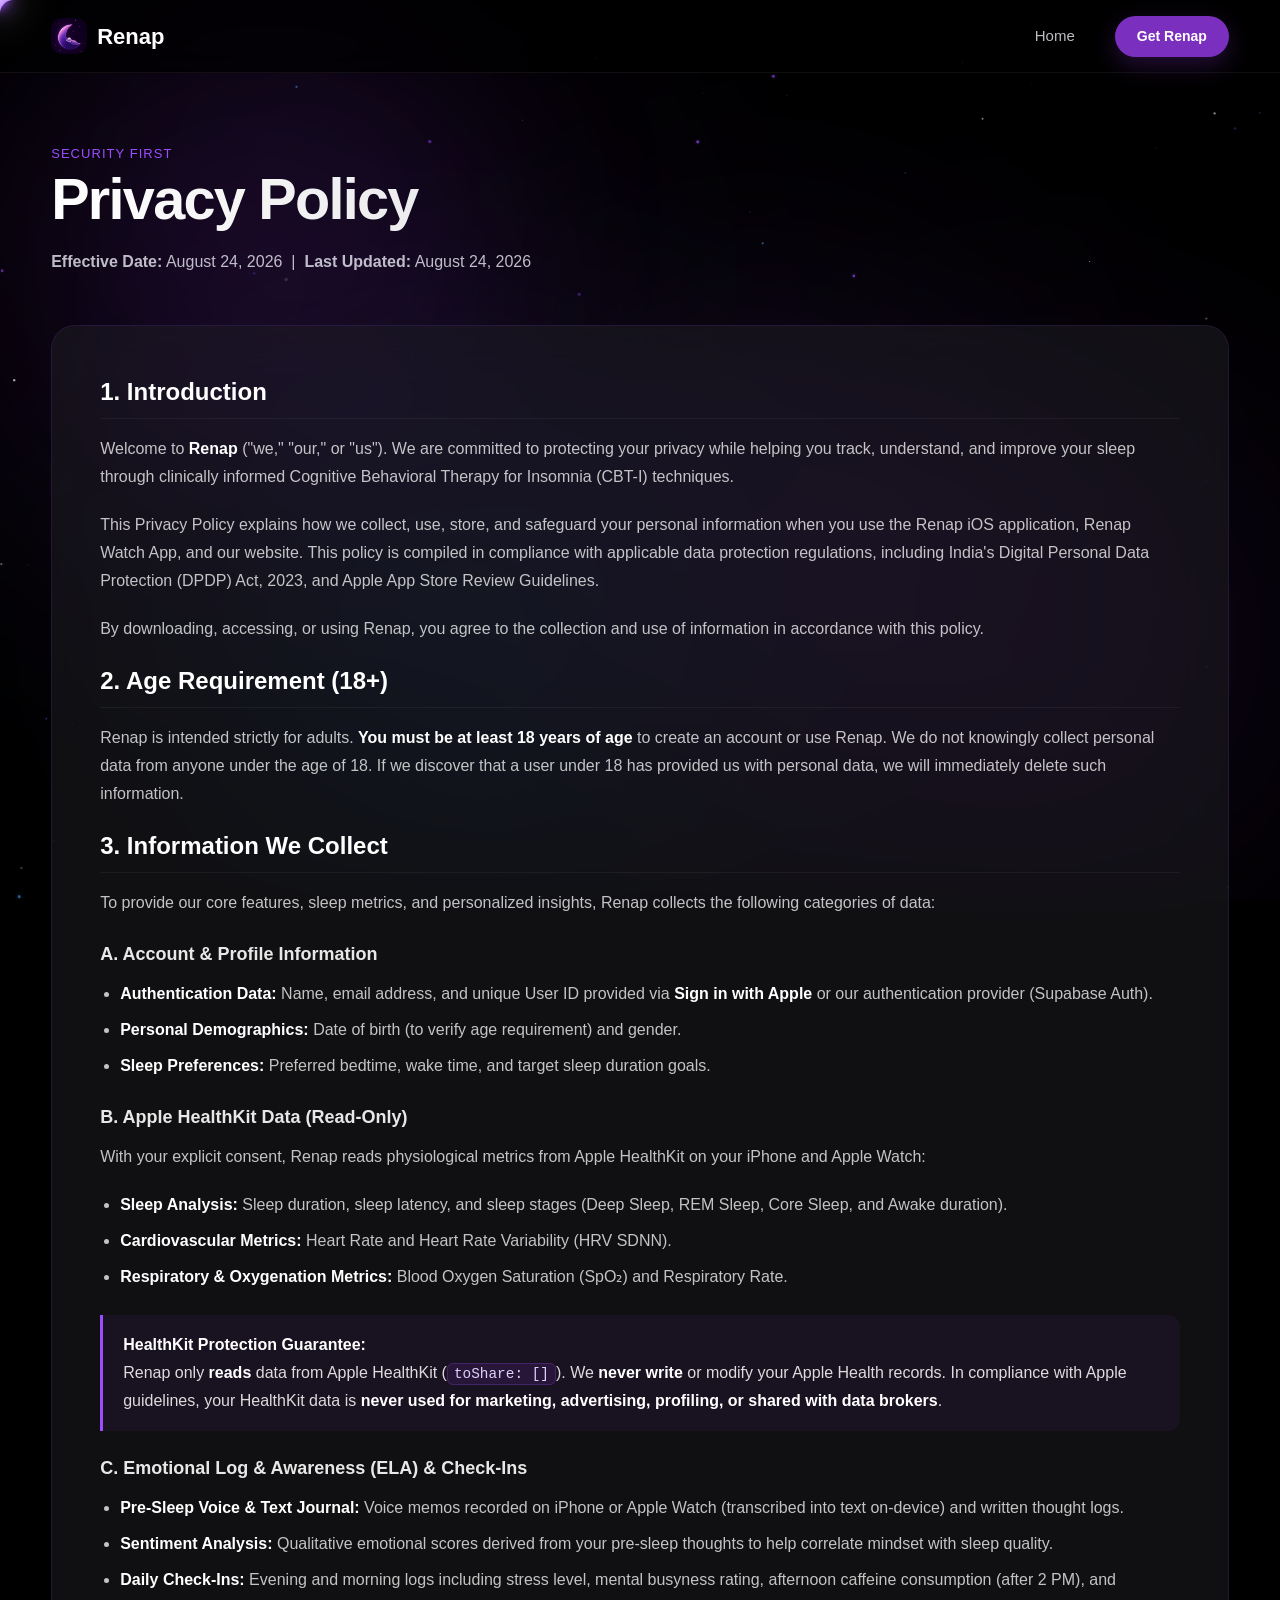
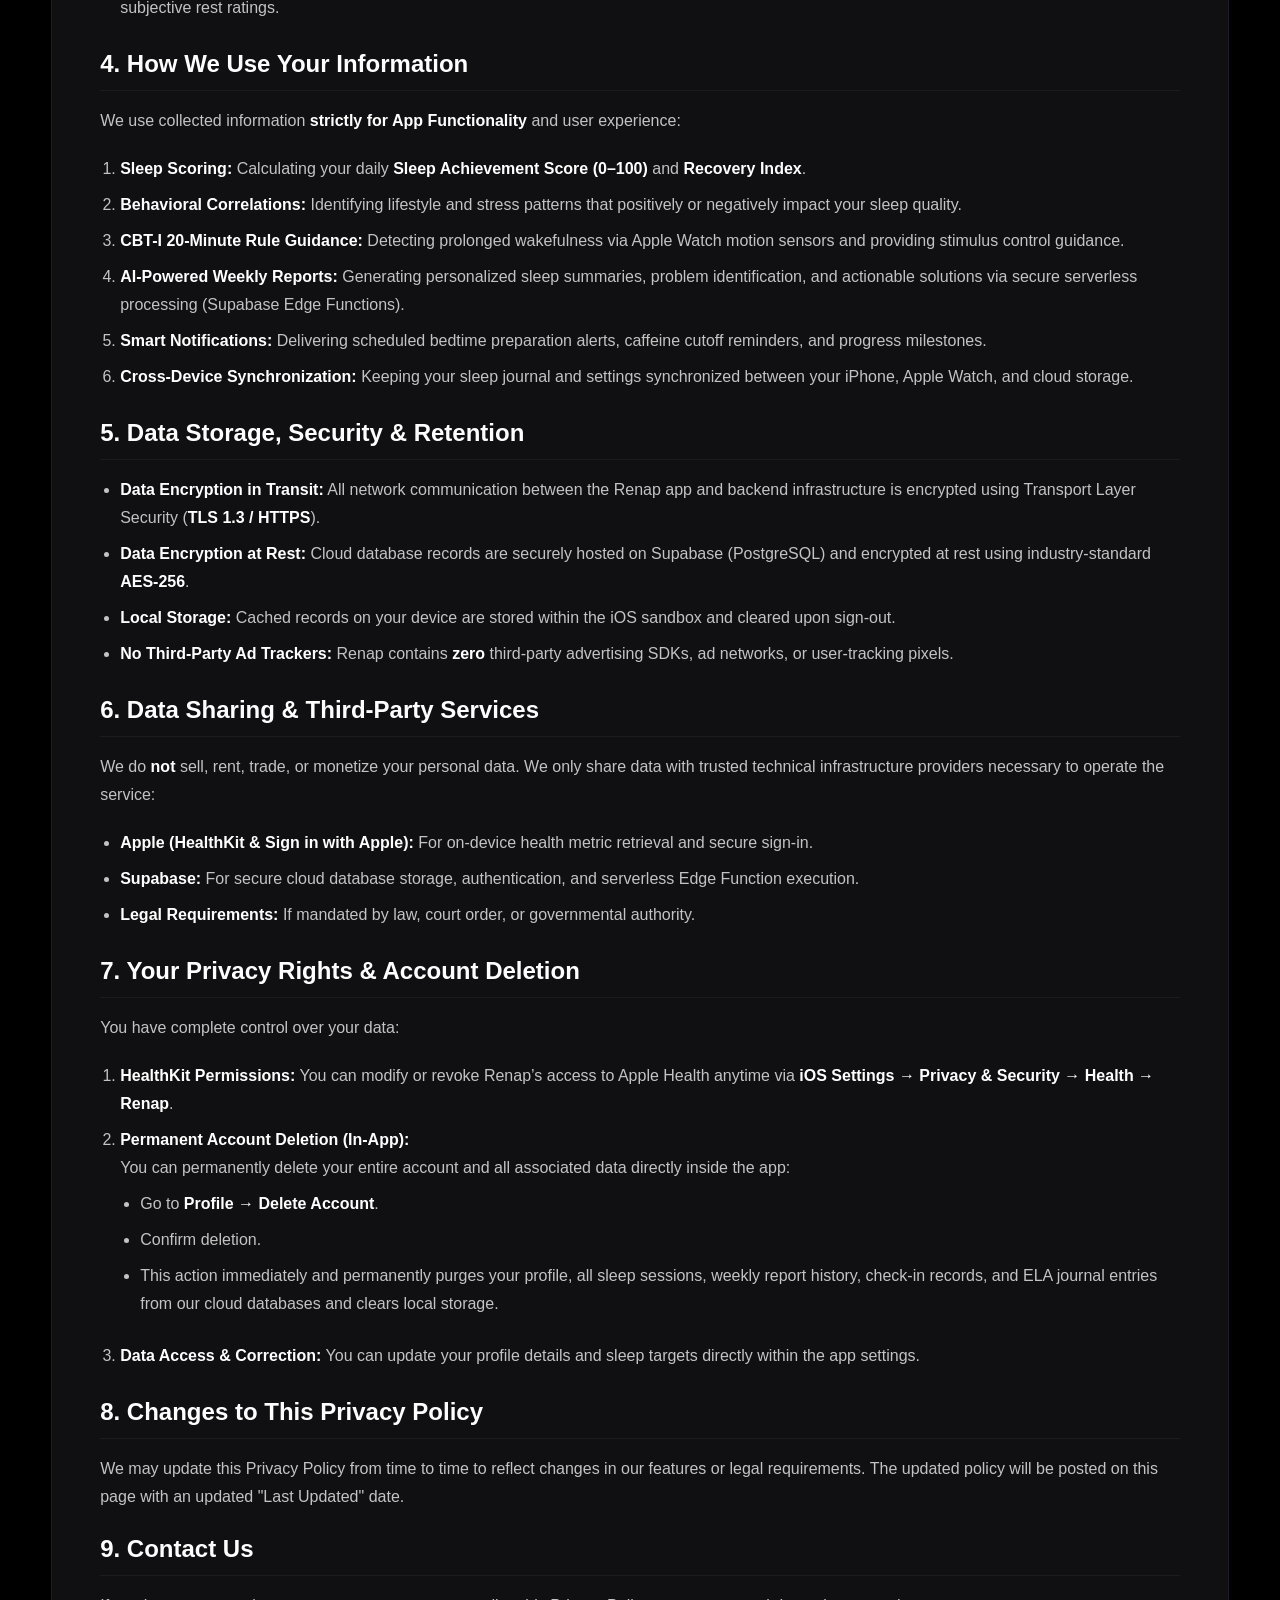
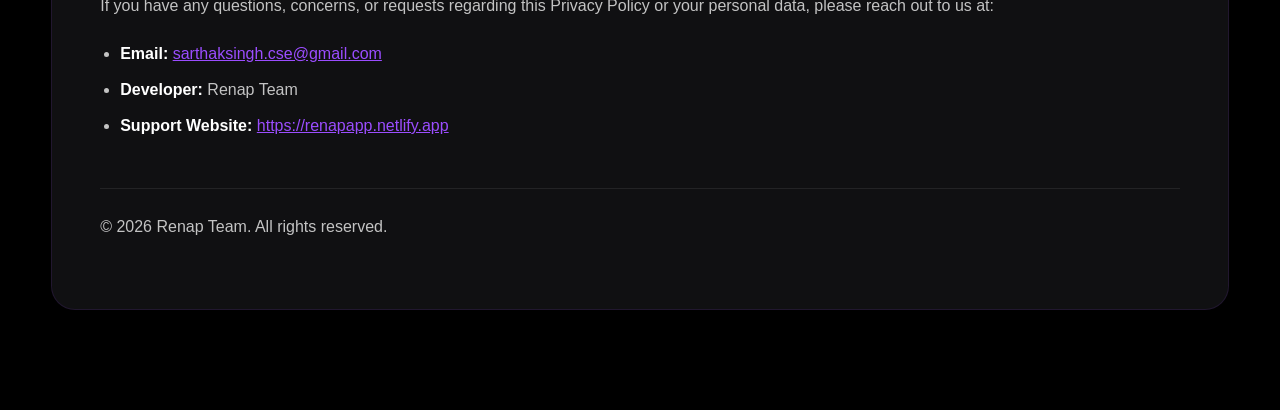
==== commit c58d8550: "Rename Somnio to Renap across all files, update email and support URL" ====
--- a/privacy.html
+++ b/privacy.html
@@ -4,14 +4,14 @@
 <head>
   <meta charset="UTF-8">
   <meta name="viewport" content="width=device-width, initial-scale=1.0">
-  <title>Privacy Policy — Somnio</title>
+  <title>Privacy Policy — Renap</title>
   <meta name="description"
-    content="Somnio Privacy Policy. Learn how we handle your Apple Watch HealthKit and sleep data with absolute privacy and security.">
+    content="Renap Privacy Policy. Learn how we handle your Apple Watch HealthKit and sleep data with absolute privacy and security.">
 
   <!-- Open Graph -->
-  <meta property="og:title" content="Privacy Policy — Somnio">
+  <meta property="og:title" content="Privacy Policy — Renap">
   <meta property="og:description"
-    content="Learn how Somnio protects and manages your sleep data. Grounded in HealthKit sandboxing.">
+    content="Learn how Renap protects and manages your sleep data. Grounded in HealthKit sandboxing.">
   <meta property="og:type" content="website">
 
   <!-- Style -->
@@ -39,15 +39,15 @@
        ============================================================ -->
   <nav class="navbar" id="navbar">
     <div class="nav-inner">
-      <a href="index.html" class="nav-brand" aria-label="Somnio Home" id="nav-brand-link">
-        <img src="resource/app%20logo.png" alt="Somnio Logo" class="nav-logo">
-        Somnio
+      <a href="index.html" class="nav-brand" aria-label="Renap Home" id="nav-brand-link">
+        <img src="resource/app%20logo.png" alt="Renap Logo" class="nav-logo">
+        Renap
       </a>
 
       <div class="nav-links" id="navLinks">
         <a href="index.html" id="nav-link-home">Home</a>
         <a href="index.html#download" class="nav-cta" id="nav-link-download">
-          <span class="btn btn-primary" style="padding: 10px 22px; font-size: 14px;">Get Somnio</span>
+          <span class="btn btn-primary" style="padding: 10px 22px; font-size: 14px;">Get Renap</span>
         </a>
       </div>
 
@@ -63,7 +63,7 @@
   <div class="mobile-nav-overlay" id="mobileNavOverlay"></div>
   <div class="mobile-nav" id="mobileNav">
     <a href="index.html" id="mob-link-home">Home</a>
-    <a href="index.html#download" class="btn btn-primary" id="mob-link-download">Get Somnio</a>
+    <a href="index.html#download" class="btn btn-primary" id="mob-link-download">Get Renap</a>
   </div>
 
   <main>
@@ -89,19 +89,19 @@
               
               <section id="introduction">
                 <h2>1. Introduction</h2>
-                <p>Welcome to <strong>Somnio</strong> ("we," "our," or "us"). We are committed to protecting your privacy while helping you track, understand, and improve your sleep through clinically informed Cognitive Behavioral Therapy for Insomnia (CBT-I) techniques.</p>
-                <p>This Privacy Policy explains how we collect, use, store, and safeguard your personal information when you use the Somnio iOS application, Somnio Watch App, and our website. This policy is compiled in compliance with applicable data protection regulations, including India's Digital Personal Data Protection (DPDP) Act, 2023, and Apple App Store Review Guidelines.</p>
-                <p>By downloading, accessing, or using Somnio, you agree to the collection and use of information in accordance with this policy.</p>
+                <p>Welcome to <strong>Renap</strong> ("we," "our," or "us"). We are committed to protecting your privacy while helping you track, understand, and improve your sleep through clinically informed Cognitive Behavioral Therapy for Insomnia (CBT-I) techniques.</p>
+                <p>This Privacy Policy explains how we collect, use, store, and safeguard your personal information when you use the Renap iOS application, Renap Watch App, and our website. This policy is compiled in compliance with applicable data protection regulations, including India's Digital Personal Data Protection (DPDP) Act, 2023, and Apple App Store Review Guidelines.</p>
+                <p>By downloading, accessing, or using Renap, you agree to the collection and use of information in accordance with this policy.</p>
               </section>
 
               <section id="age-requirement">
                 <h2>2. Age Requirement (18+)</h2>
-                <p>Somnio is intended strictly for adults. <strong>You must be at least 18 years of age</strong> to create an account or use Somnio. We do not knowingly collect personal data from anyone under the age of 18. If we discover that a user under 18 has provided us with personal data, we will immediately delete such information.</p>
+                <p>Renap is intended strictly for adults. <strong>You must be at least 18 years of age</strong> to create an account or use Renap. We do not knowingly collect personal data from anyone under the age of 18. If we discover that a user under 18 has provided us with personal data, we will immediately delete such information.</p>
               </section>
 
               <section id="information-collected">
                 <h2>3. Information We Collect</h2>
-                <p>To provide our core features, sleep metrics, and personalized insights, Somnio collects the following categories of data:</p>
+                <p>To provide our core features, sleep metrics, and personalized insights, Renap collects the following categories of data:</p>
                 
                 <h3>A. Account &amp; Profile Information</h3>
                 <ul>
@@ -111,7 +111,7 @@
                 </ul>
 
                 <h3>B. Apple HealthKit Data (Read-Only)</h3>
-                <p>With your explicit consent, Somnio reads physiological metrics from Apple HealthKit on your iPhone and Apple Watch:</p>
+                <p>With your explicit consent, Renap reads physiological metrics from Apple HealthKit on your iPhone and Apple Watch:</p>
                 <ul>
                   <li><strong>Sleep Analysis:</strong> Sleep duration, sleep latency, and sleep stages (Deep Sleep, REM Sleep, Core Sleep, and Awake duration).</li>
                   <li><strong>Cardiovascular Metrics:</strong> Heart Rate and Heart Rate Variability (HRV SDNN).</li>
@@ -120,7 +120,7 @@
 
                 <blockquote class="legal-callout">
                   <p><strong>HealthKit Protection Guarantee:</strong><br>
-                  Somnio only <strong>reads</strong> data from Apple HealthKit (<code>toShare: []</code>). We <strong>never write</strong> or modify your Apple Health records. In compliance with Apple guidelines, your HealthKit data is <strong>never used for marketing, advertising, profiling, or shared with data brokers</strong>.</p>
+                  Renap only <strong>reads</strong> data from Apple HealthKit (<code>toShare: []</code>). We <strong>never write</strong> or modify your Apple Health records. In compliance with Apple guidelines, your HealthKit data is <strong>never used for marketing, advertising, profiling, or shared with data brokers</strong>.</p>
                 </blockquote>
 
                 <h3>C. Emotional Log &amp; Awareness (ELA) &amp; Check-Ins</h3>
@@ -147,10 +147,10 @@
               <section id="storage-security">
                 <h2>5. Data Storage, Security &amp; Retention</h2>
                 <ul>
-                  <li><strong>Data Encryption in Transit:</strong> All network communication between the Somnio app and backend infrastructure is encrypted using Transport Layer Security (<strong>TLS 1.3 / HTTPS</strong>).</li>
+                  <li><strong>Data Encryption in Transit:</strong> All network communication between the Renap app and backend infrastructure is encrypted using Transport Layer Security (<strong>TLS 1.3 / HTTPS</strong>).</li>
                   <li><strong>Data Encryption at Rest:</strong> Cloud database records are securely hosted on Supabase (PostgreSQL) and encrypted at rest using industry-standard <strong>AES-256</strong>.</li>
                   <li><strong>Local Storage:</strong> Cached records on your device are stored within the iOS sandbox and cleared upon sign-out.</li>
-                  <li><strong>No Third-Party Ad Trackers:</strong> Somnio contains <strong>zero</strong> third-party advertising SDKs, ad networks, or user-tracking pixels.</li>
+                  <li><strong>No Third-Party Ad Trackers:</strong> Renap contains <strong>zero</strong> third-party advertising SDKs, ad networks, or user-tracking pixels.</li>
                 </ul>
               </section>
 
@@ -168,7 +168,7 @@
                 <h2>7. Your Privacy Rights &amp; Account Deletion</h2>
                 <p>You have complete control over your data:</p>
                 <ol>
-                  <li><strong>HealthKit Permissions:</strong> You can modify or revoke Somnio’s access to Apple Health anytime via <strong>iOS Settings → Privacy &amp; Security → Health → Somnio</strong>.</li>
+                  <li><strong>HealthKit Permissions:</strong> You can modify or revoke Renap’s access to Apple Health anytime via <strong>iOS Settings → Privacy &amp; Security → Health → Renap</strong>.</li>
                   <li><strong>Permanent Account Deletion (In-App):</strong><br>
                   You can permanently delete your entire account and all associated data directly inside the app:
                     <ul style="margin-top: 8px;">
@@ -190,14 +190,14 @@
                 <h2>9. Contact Us</h2>
                 <p>If you have any questions, concerns, or requests regarding this Privacy Policy or your personal data, please reach out to us at:</p>
                 <ul>
-                  <li><strong>Email:</strong> <a href="mailto:somnioteam@gmail.com">somnioteam@gmail.com</a></li>
-                  <li><strong>Developer:</strong> Somnio Team</li>
-                  <li><strong>Support Website:</strong> <a href="https://somnioapp.netlify.app" target="_blank" rel="noopener noreferrer">https://somnioapp.netlify.app</a></li>
+                  <li><strong>Email:</strong> <a href="mailto:sarthaksingh.cse@gmail.com">sarthaksingh.cse@gmail.com</a></li>
+                  <li><strong>Developer:</strong> Renap Team</li>
+                  <li><strong>Support Website:</strong> <a href="https://renapapp.netlify.app" target="_blank" rel="noopener noreferrer">https://renapapp.netlify.app</a></li>
                 </ul>
               </section>
 
               <div class="legal-footer">
-                <p>© 2026 Somnio Team. All rights reserved.</p>
+                <p>© 2026 Renap Team. All rights reserved.</p>
               </div>
 
             </div>
--- a/styles.css
+++ b/styles.css
@@ -1,5 +1,5 @@
 /* ============================================================
-   SOMNIO — Landing Page Styles
+   RENAP — Landing Page Styles
    Complete responsive rewrite
    ============================================================ */
 
@@ -10,12 +10,12 @@
    ============================================================ */
 :root {
   /* Brand Colors */
-  --somnio-purple: #7B2FBE;
-  --somnio-purple-bright: #9B4DFF;
-  --somnio-deep-purple: #7B61FF;
-  --somnio-moon-blue: #4A90E2;
-  --somnio-orb-pink: #FF2D9B;
-  --somnio-orb-blue: #3D5AFE;
+  --renap-purple: #7B2FBE;
+  --renap-purple-bright: #9B4DFF;
+  --renap-deep-purple: #7B61FF;
+  --renap-moon-blue: #4A90E2;
+  --renap-orb-pink: #FF2D9B;
+  --renap-orb-blue: #3D5AFE;
 
   /* Sleep Stage Colors */
   --sleep-awake: #FF6B6B;
@@ -156,11 +156,11 @@
   font-family: var(--font-mono);
   font-size: clamp(36px, 4.5vw, 72px);
   font-weight: 700;
-  color: var(--somnio-purple-bright);
+  color: var(--renap-purple-bright);
 }
 
 .text-purple {
-  color: var(--somnio-purple-bright) !important;
+  color: var(--renap-purple-bright) !important;
 }
 
 /* ============================================================
@@ -258,7 +258,7 @@
 }
 
 .btn-primary {
-  background: var(--somnio-purple);
+  background: var(--renap-purple);
   color: var(--text-primary);
   box-shadow: 0 8px 24px rgba(123, 47, 190, 0.3);
 }
@@ -275,8 +275,8 @@
 
 .btn-ghost {
   background: transparent;
-  color: var(--somnio-purple-bright);
-  border: 1.5px solid var(--somnio-purple-bright);
+  color: var(--renap-purple-bright);
+  border: 1.5px solid var(--renap-purple-bright);
 }
 
 .btn-ghost:hover {
@@ -293,7 +293,7 @@
 .btn:focus-visible,
 a:focus-visible,
 button:focus-visible {
-  outline: 2px solid var(--somnio-purple-bright);
+  outline: 2px solid var(--renap-purple-bright);
   outline-offset: 3px;
 }
 
@@ -491,7 +491,7 @@
 .nav-brand svg {
   width: 28px;
   height: 28px;
-  fill: var(--somnio-purple-bright);
+  fill: var(--renap-purple-bright);
 }
 
 .nav-logo {
@@ -522,7 +522,7 @@
   left: 0;
   width: 0;
   height: 2px;
-  background: var(--somnio-purple-bright);
+  background: var(--renap-purple-bright);
   border-radius: 1px;
   transition: width 250ms ease;
 }
@@ -626,7 +626,7 @@
 
 .mobile-nav a:hover,
 .mobile-nav a.active {
-  color: var(--somnio-purple-bright);
+  color: var(--renap-purple-bright);
 }
 
 .mobile-nav .btn {
@@ -714,7 +714,7 @@
 .stat-chip .chip-value {
   font-family: var(--font-mono);
   font-weight: 700;
-  color: var(--somnio-purple-bright);
+  color: var(--renap-purple-bright);
 }
 
 .stat-chip .chip-arrow {
@@ -888,7 +888,7 @@
   width: 80px;
   height: 80px;
   border-radius: 50%;
-  border: 3px solid var(--somnio-purple-bright);
+  border: 3px solid var(--renap-purple-bright);
   display: flex;
   align-items: center;
   justify-content: center;
@@ -902,15 +902,15 @@
   inset: -1px;
   border-radius: 50%;
   border: 3px solid transparent;
-  border-top-color: var(--somnio-deep-purple);
-  border-right-color: var(--somnio-deep-purple);
+  border-top-color: var(--renap-deep-purple);
+  border-right-color: var(--renap-deep-purple);
 }
 
 .screen-score {
   font-family: var(--font-mono);
   font-size: 26px;
   font-weight: 700;
-  color: var(--somnio-purple-bright);
+  color: var(--renap-purple-bright);
 }
 
 .screen-score-label {
@@ -1135,12 +1135,12 @@
 
 .pain-stat-card:hover .stat-icon {
   background: rgba(155, 77, 255, 0.25);
-  border-color: var(--somnio-purple-bright);
+  border-color: var(--renap-purple-bright);
   box-shadow: 0 0 15px rgba(155, 77, 255, 0.4);
 }
 
 .pain-stat-card:hover .text-data {
-  background: linear-gradient(135deg, var(--somnio-purple-bright) 0%, var(--somnio-orb-pink) 100%);
+  background: linear-gradient(135deg, var(--renap-purple-bright) 0%, var(--renap-orb-pink) 100%);
   -webkit-background-clip: text;
   -webkit-text-fill-color: transparent;
 }
@@ -1235,7 +1235,7 @@
 .feature-svg-icon {
   width: 26px;
   height: 26px;
-  color: var(--somnio-purple-bright);
+  color: var(--renap-purple-bright);
   display: block;
 }
 
@@ -1254,7 +1254,7 @@
   border: 1px solid rgba(123, 47, 190, 0.25);
   border-radius: 12px;
   font-size: 14px;
-  color: var(--somnio-purple-bright);
+  color: var(--renap-purple-bright);
   font-weight: 500;
   margin-top: 4px;
 }
@@ -1272,7 +1272,7 @@
   border: 1px solid rgba(155, 77, 255, 0.2);
   border-radius: 20px;
   font-size: 13px;
-  color: var(--somnio-purple-bright);
+  color: var(--renap-purple-bright);
   font-weight: 500;
 }
 
@@ -1455,7 +1455,7 @@
   border: 1px solid rgba(155, 77, 255, 0.15);
   border-radius: 20px;
   font-size: 11.5px;
-  color: var(--somnio-purple-bright);
+  color: var(--renap-purple-bright);
   font-weight: 500;
   text-transform: uppercase;
   letter-spacing: 0.5px;
@@ -1482,15 +1482,15 @@
 }
 
 .step-card:hover .step-number {
-  background: var(--somnio-purple-bright);
-  border-color: var(--somnio-purple-bright);
+  background: var(--renap-purple-bright);
+  border-color: var(--renap-purple-bright);
   box-shadow: 0 0 15px rgba(155, 77, 255, 0.5);
   color: #fff;
 }
 
 .step-card:hover .step-time {
   background: rgba(155, 77, 255, 0.15);
-  border-color: var(--somnio-purple-bright);
+  border-color: var(--renap-purple-bright);
   box-shadow: 0 0 10px rgba(155, 77, 255, 0.2);
 }
 
@@ -1547,7 +1547,7 @@
 }
 
 .ela-feature-card .emoji svg {
-  color: var(--somnio-purple-bright);
+  color: var(--renap-purple-bright);
 }
 
 .ela-feature-card .ela-feat-title {
@@ -1586,7 +1586,7 @@
 
 .waveform-bar {
   width: 3px;
-  background: var(--somnio-purple-bright);
+  background: var(--renap-purple-bright);
   border-radius: 2px;
   animation: waveform 1.5s ease-in-out infinite;
 }
@@ -1631,7 +1631,7 @@
   height: 42px;
   padding: 0 16px;
   background: linear-gradient(135deg, rgba(155, 77, 255, 0.2), rgba(123, 47, 190, 0.12));
-  color: var(--somnio-purple-bright);
+  color: var(--renap-purple-bright);
   border-radius: 21px;
   font-size: 12px;
   font-weight: 600;
@@ -1726,7 +1726,7 @@
   margin-top: auto;
   font-size: 13px;
   font-weight: 600;
-  color: var(--somnio-purple-bright);
+  color: var(--renap-purple-bright);
   opacity: 0.7;
   transition: opacity 0.3s ease, letter-spacing 0.3s ease;
   display: flex;
@@ -1898,7 +1898,7 @@
   background: rgba(123, 47, 190, 0.15);
   border: 1px solid rgba(155, 77, 255, 0.2);
   border-radius: 12px;
-  color: var(--somnio-purple-bright);
+  color: var(--renap-purple-bright);
   flex-shrink: 0;
 }
 
@@ -1988,7 +1988,7 @@
 .footer-brand svg {
   width: 32px;
   height: 32px;
-  fill: var(--somnio-purple-bright);
+  fill: var(--renap-purple-bright);
 }
 
 .footer-logo {
@@ -2034,7 +2034,7 @@
 
 .footer-socials a:hover {
   background: rgba(155, 77, 255, 0.15);
-  border-color: var(--somnio-purple-bright);
+  border-color: var(--renap-purple-bright);
 }
 
 .footer-heading {
@@ -2060,7 +2060,7 @@
 }
 
 .footer-links a:hover {
-  color: var(--somnio-purple-bright);
+  color: var(--renap-purple-bright);
 }
 
 .footer-tech {
@@ -2290,7 +2290,7 @@
   width: 64px;
   height: 64px;
   border-radius: 50%;
-  background: linear-gradient(135deg, var(--somnio-purple-bright) 0%, var(--somnio-purple) 50%, var(--somnio-deep-purple) 100%);
+  background: linear-gradient(135deg, var(--renap-purple-bright) 0%, var(--renap-purple) 50%, var(--renap-deep-purple) 100%);
   display: flex;
   align-items: center;
   justify-content: center;
@@ -2319,7 +2319,7 @@
   width: 80px;
   height: 80px;
   border-radius: 50%;
-  border: 3px solid var(--somnio-purple-bright);
+  border: 3px solid var(--renap-purple-bright);
   display: flex;
   align-items: center;
   justify-content: center;
@@ -2342,7 +2342,7 @@
 
 .breath-label {
   font-size: 12px;
-  color: var(--somnio-purple-bright);
+  color: var(--renap-purple-bright);
   font-weight: 600;
 }
 
@@ -2437,7 +2437,7 @@
   gap: 6px;
   font-size: 8px;
   font-weight: 600;
-  color: var(--somnio-purple-bright);
+  color: var(--renap-purple-bright);
 }
 
 .pdf-bars {
@@ -2451,7 +2451,7 @@
 .pdf-bar {
   flex: 1;
   border-radius: 2px;
-  background: var(--somnio-purple-bright);
+  background: var(--renap-purple-bright);
   opacity: 0.6;
 }
 
@@ -2477,7 +2477,7 @@
 }
 
 .watch-icon svg {
-  color: var(--somnio-purple-bright);
+  color: var(--renap-purple-bright);
 }
 
 .watch-icon::before {
@@ -2557,7 +2557,7 @@
 
 .thought-date {
   font-size: 9px;
-  color: var(--somnio-purple-bright);
+  color: var(--renap-purple-bright);
   font-weight: 600;
   margin-bottom: 4px;
 }
@@ -2582,7 +2582,7 @@
   width: 80px;
   height: 80px;
   border-radius: 22px;
-  background: linear-gradient(135deg, var(--somnio-purple-bright) 0%, var(--somnio-purple) 50%, var(--somnio-deep-purple) 100%);
+  background: linear-gradient(135deg, var(--renap-purple-bright) 0%, var(--renap-purple) 50%, var(--renap-deep-purple) 100%);
   display: flex;
   align-items: center;
   justify-content: center;
@@ -3491,7 +3491,7 @@
 }
 
 .legal-header .text-caption {
-  color: var(--somnio-purple-bright);
+  color: var(--renap-purple-bright);
 }
 
 .legal-layout {
@@ -3633,7 +3633,7 @@
 }
 
 .legal-content a {
-  color: var(--somnio-purple-bright);
+  color: var(--renap-purple-bright);
   text-decoration: underline;
   transition: color var(--transition-fast);
 }
@@ -3655,7 +3655,7 @@
 .legal-content blockquote,
 .legal-content .legal-callout {
   background: rgba(123, 47, 190, 0.08);
-  border-left: 3px solid var(--somnio-purple-bright);
+  border-left: 3px solid var(--renap-purple-bright);
   border-radius: 0 12px 12px 0;
   padding: 16px 20px;
   margin: 20px 0;
@@ -3755,7 +3755,7 @@
   }
 
   .legal-toc-link.active {
-    background: var(--somnio-purple-bright);
+    background: var(--renap-purple-bright);
     border-color: transparent;
     padding-left: 14px;
     box-shadow: 0 4px 12px rgba(155, 77, 255, 0.35);
@@ -3834,7 +3834,7 @@
     transform: translate3d(-50%, -50%, 0) scale(1);
     pointer-events: none;
     color: #ffffff;
-    filter: drop-shadow(0 0 4px var(--somnio-purple-bright)) drop-shadow(0 0 10px rgba(155, 77, 255, 0.8)) drop-shadow(0 0 20px rgba(255, 255, 255, 0.5));
+    filter: drop-shadow(0 0 4px var(--renap-purple-bright)) drop-shadow(0 0 10px rgba(155, 77, 255, 0.8)) drop-shadow(0 0 20px rgba(255, 255, 255, 0.5));
     z-index: 1000000000;
     display: flex;
     align-items: center;
@@ -3854,7 +3854,7 @@
 
   .comet-head.hovering-link {
     transform: translate3d(15px, -15px, 0) translate(-50%, -50%) scale(0.3) !important;
-    filter: drop-shadow(0 0 4px var(--somnio-purple-bright)) drop-shadow(0 0 10px rgba(155, 77, 255, 0.8));
+    filter: drop-shadow(0 0 4px var(--renap-purple-bright)) drop-shadow(0 0 10px rgba(155, 77, 255, 0.8));
   }
 
   .comet-head svg {
@@ -4001,7 +4001,7 @@
 }
 
 .text-purple {
-  color: var(--somnio-purple-bright);
+  color: var(--renap-purple-bright);
   font-weight: 600;
 }
 
@@ -4069,7 +4069,7 @@
 .preloader-spinner-progress {
   width: 0%;
   height: 100%;
-  background: linear-gradient(90deg, var(--somnio-purple) 0%, var(--somnio-purple-bright) 100%);
+  background: linear-gradient(90deg, var(--renap-purple) 0%, var(--renap-purple-bright) 100%);
   border-radius: 10px;
   animation: preloaderProgress 2.2s cubic-bezier(0.4, 0, 0.2, 1) forwards;
   animation-delay: 0.3s;
